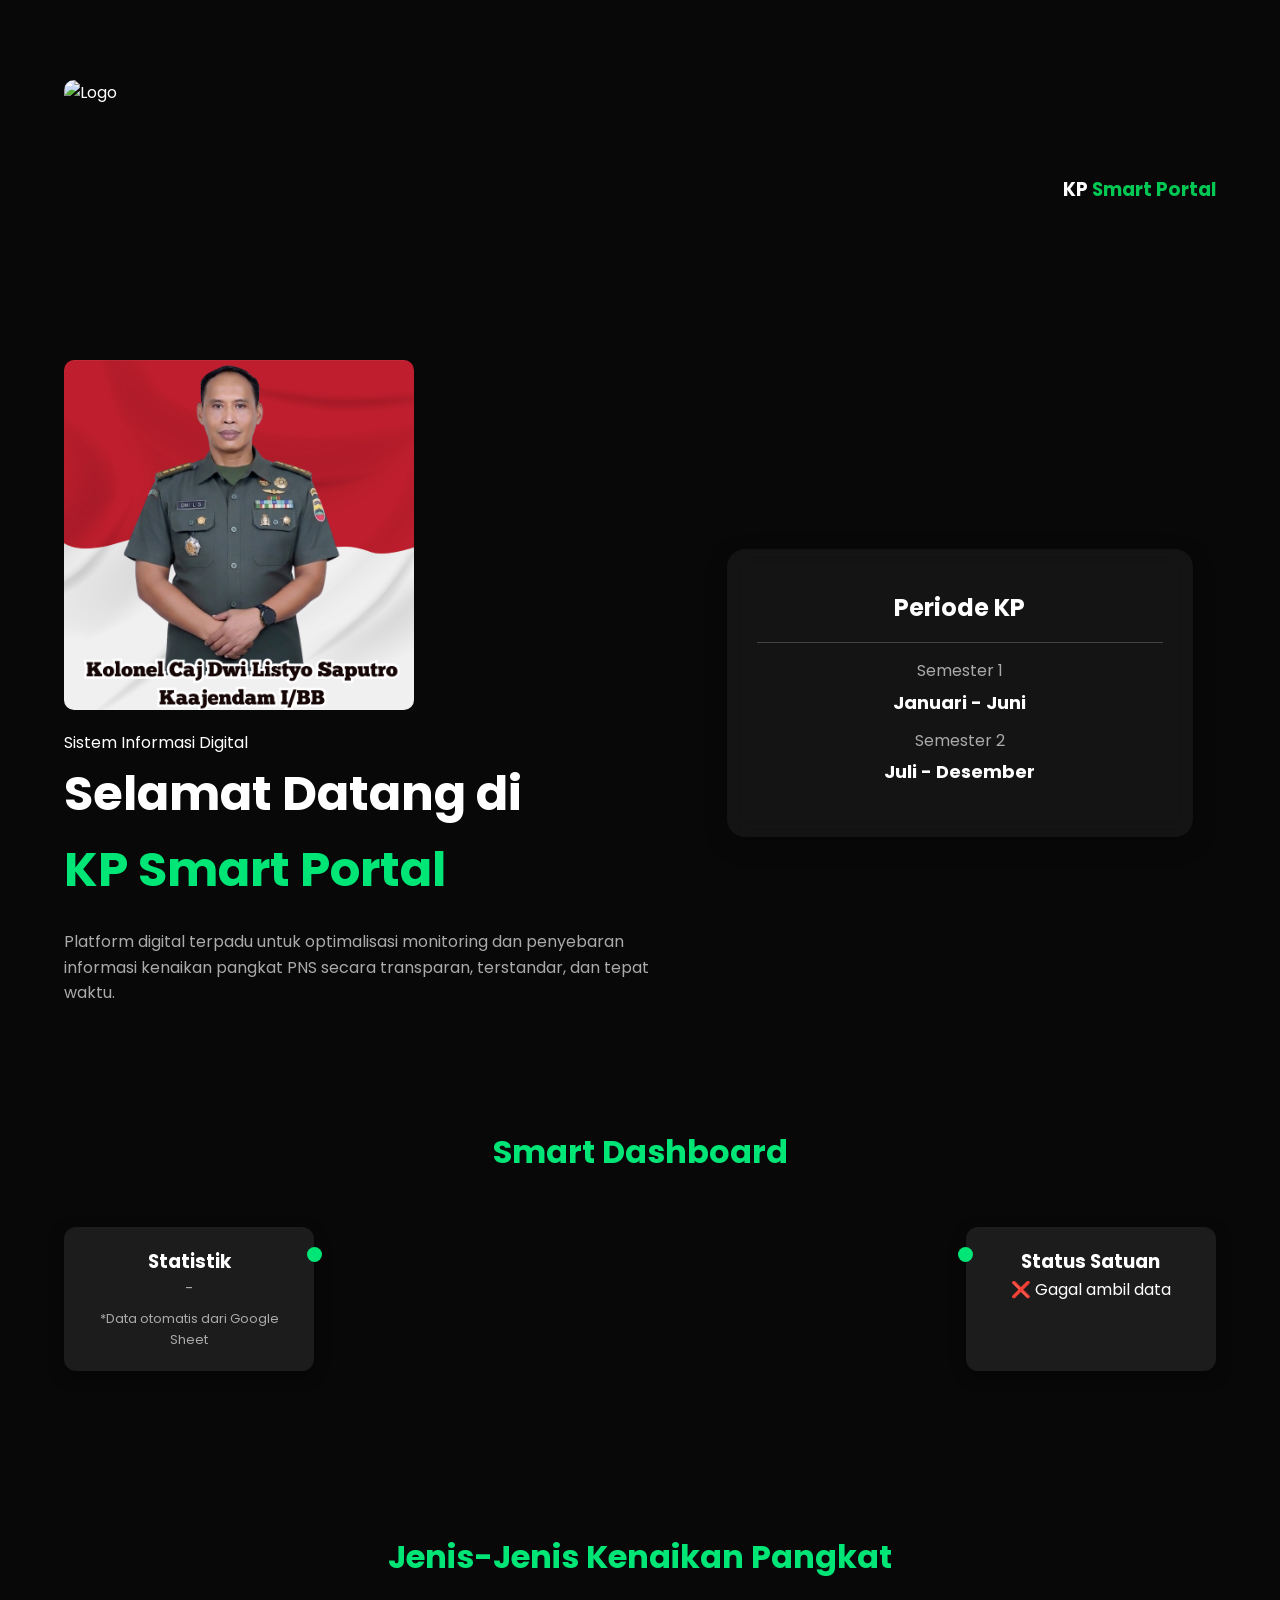
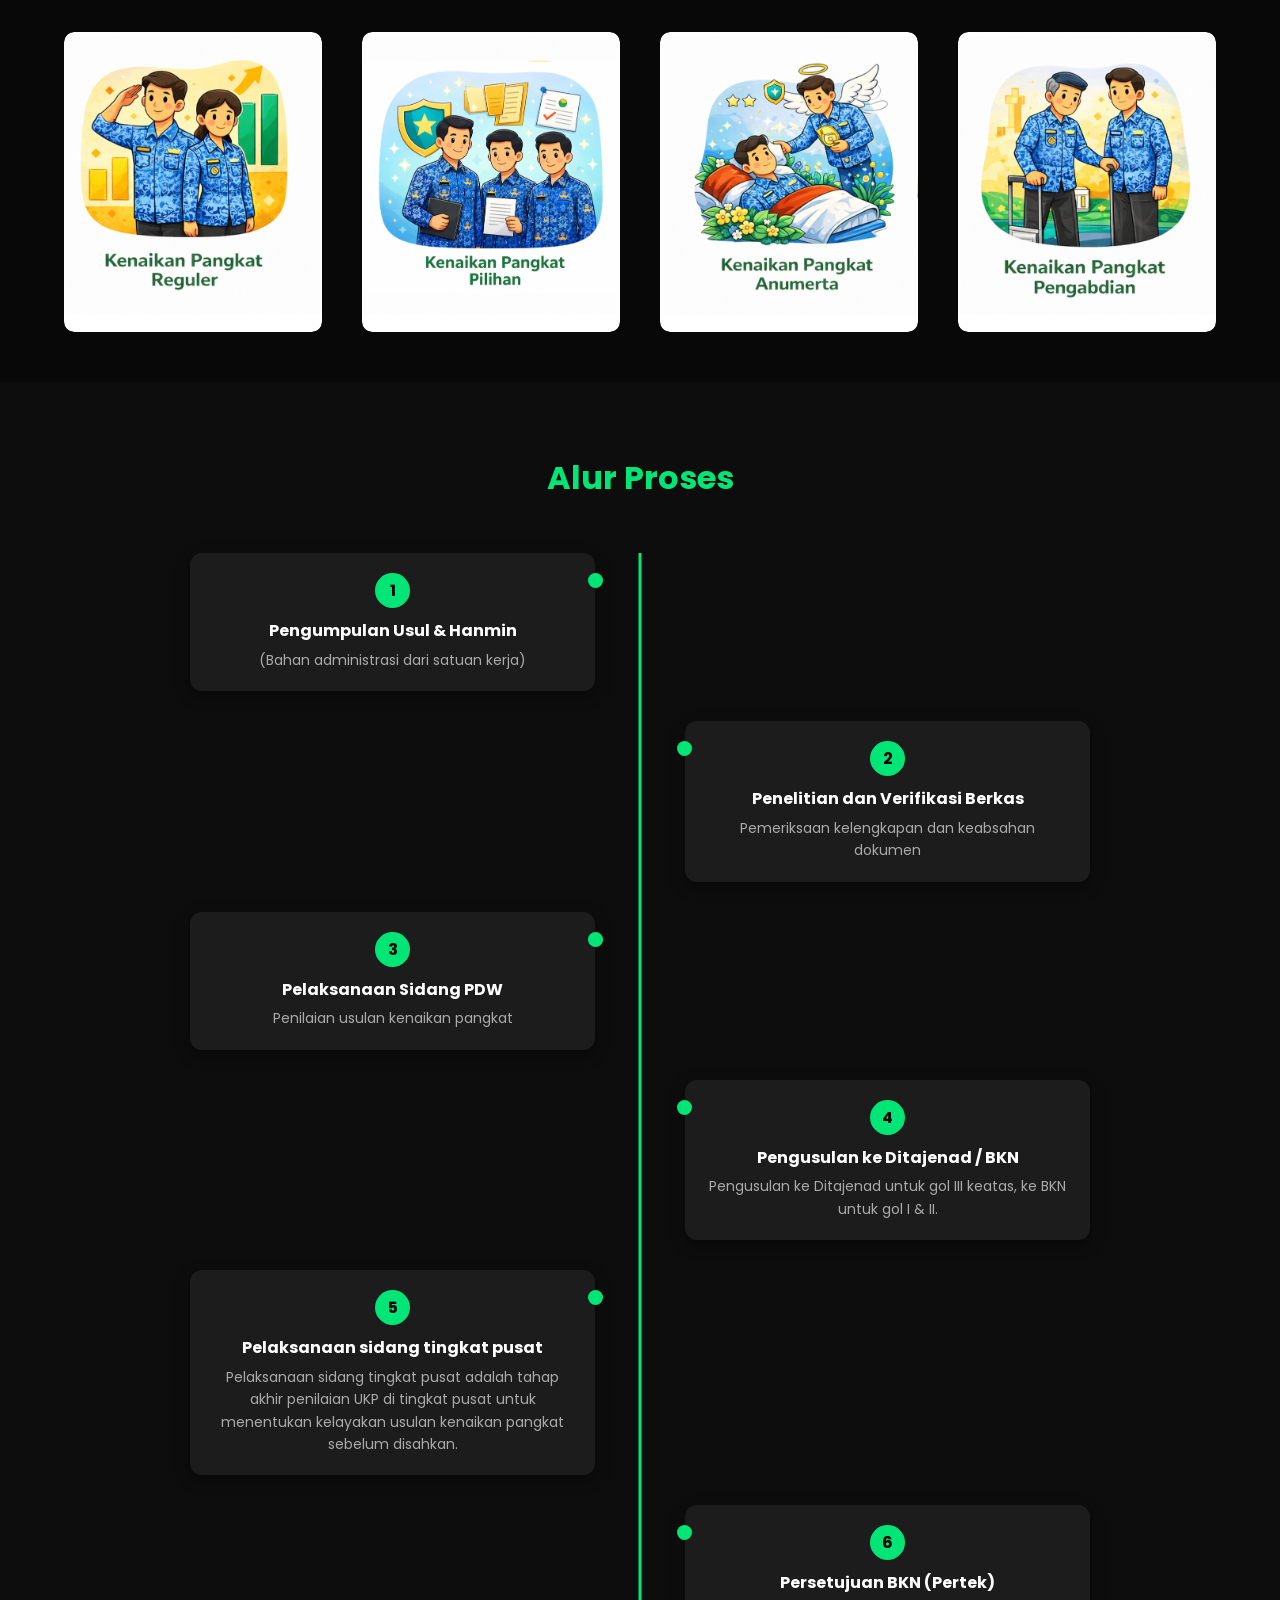
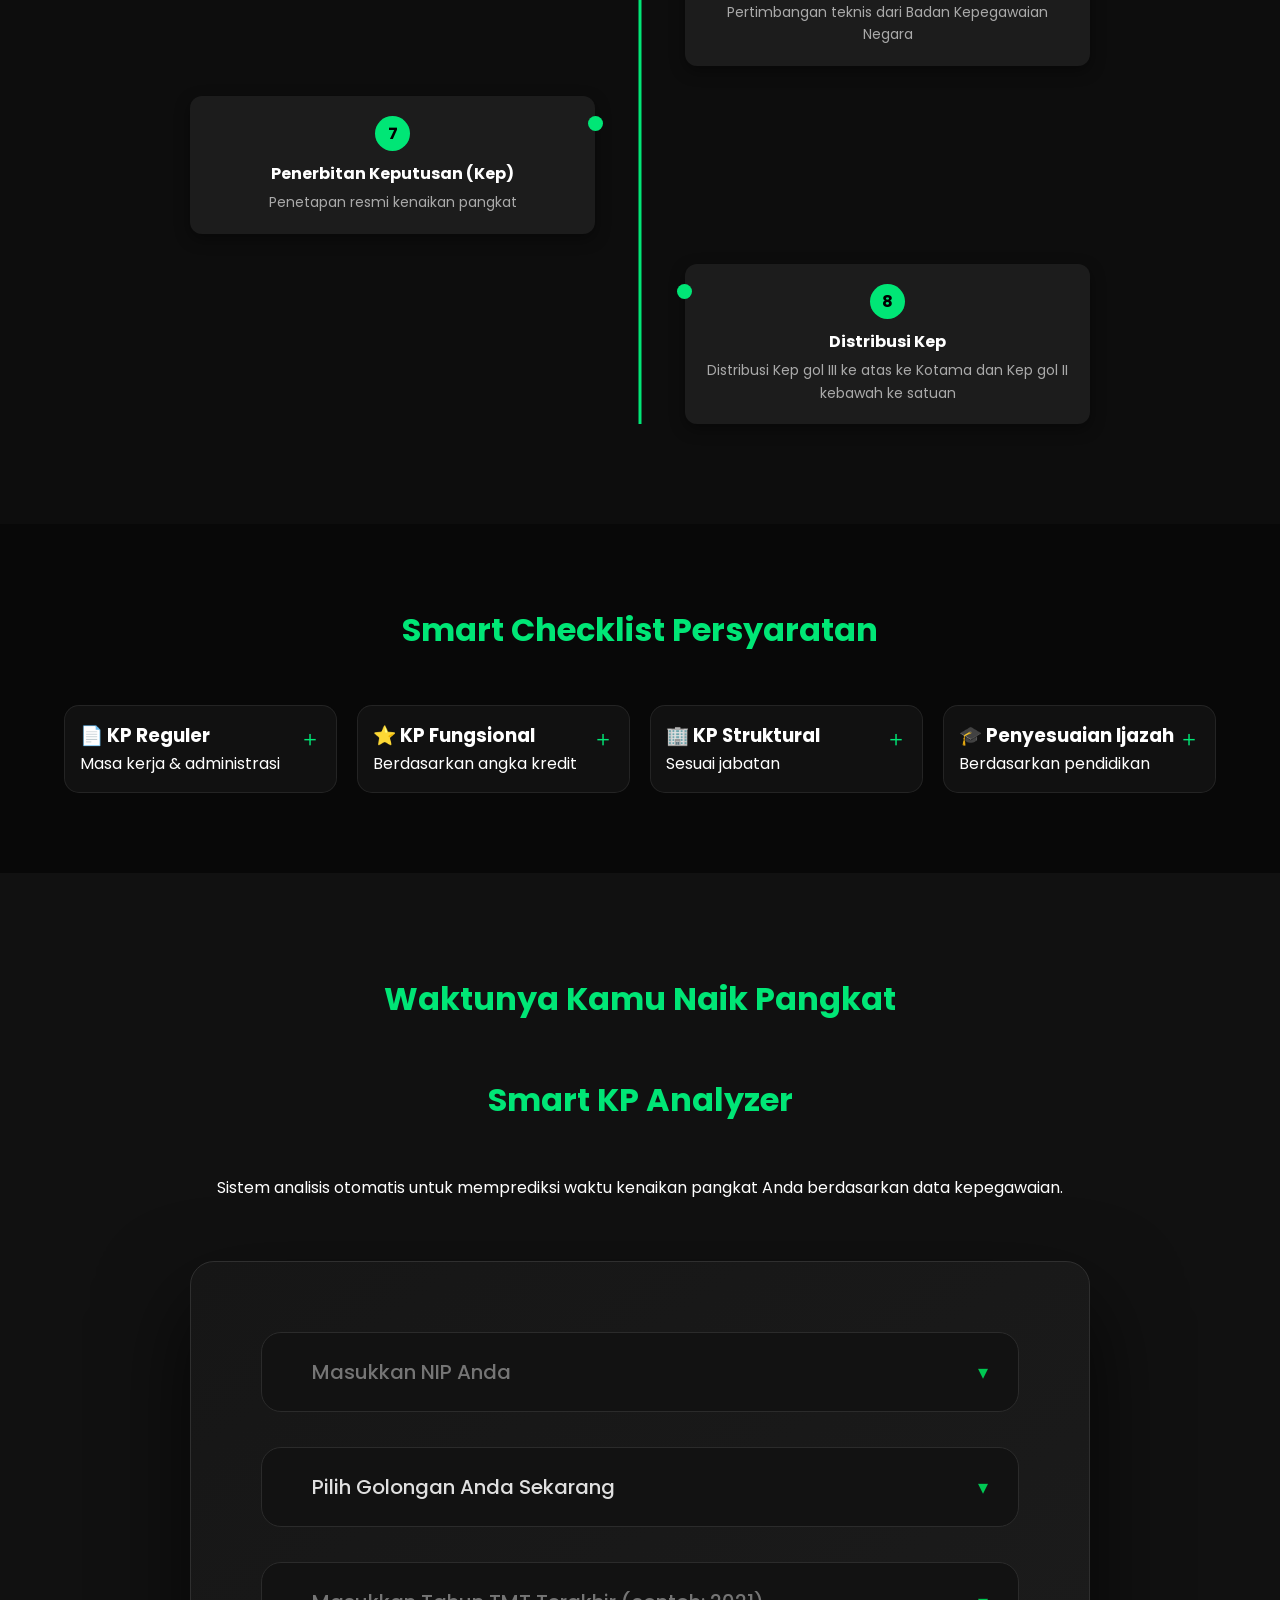
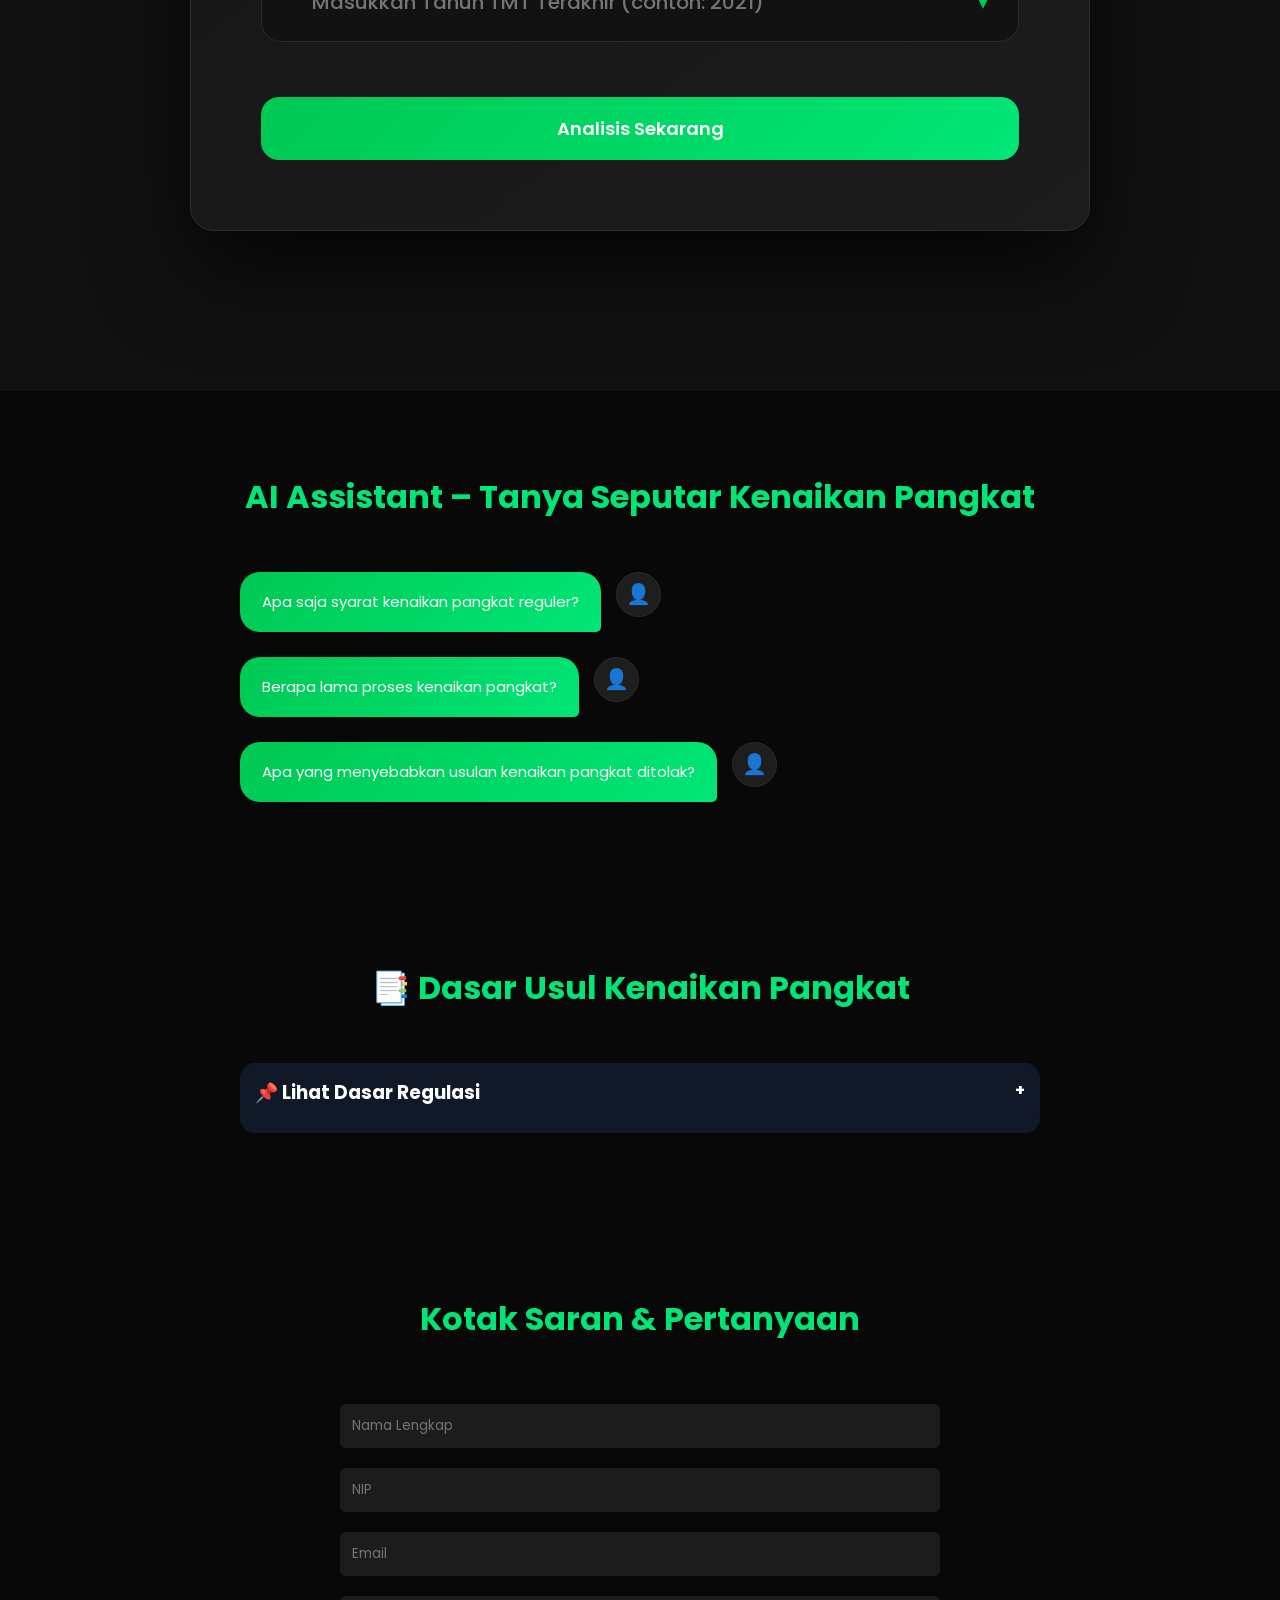
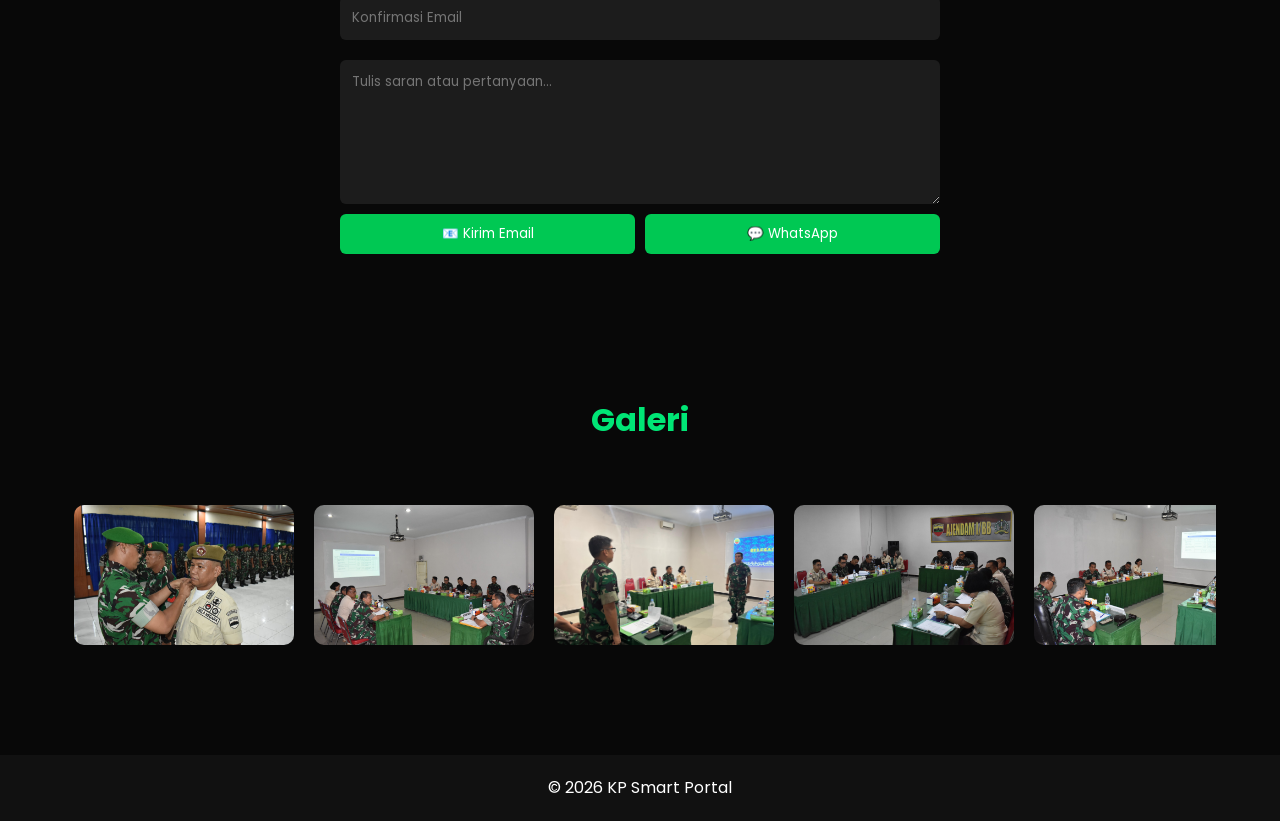
==== index.html @ 93325137 "add add" ====
<!DOCTYPE html>
<html lang="id">
<head>
<meta charset="UTF-8">
<meta name="viewport" content="width=device-width, initial-scale=1.0">
<title>KP Smart Portal</title>

<link rel="stylesheet" href="style.css">
<link href="https://fonts.googleapis.com/css2?family=Poppins:wght@300;400;600;700&display=swap" rel="stylesheet">
<script src="https://kit.fontawesome.com/93ce107040.js" crossorigin="anonymous"></script>
</head>

<body>

<!-- ================= NAVBAR & HERO ================= -->
<section id="home">
<div class="container">

<nav>
  <div class="hero-images">
    <img src="images/logo.png" alt="Logo" class="hero-img-logo">
    
</div>
    <h1 class="logo">KP <span>Smart Portal</span></h1>
   
    <!-- <ul id="sidemenu">
        <li><a href="#home">Home</a></li>
        <li><a href="#dashboard">Dashboard</a></li>
        <li><a href="#alur">Alur</a></li>
        <li><a href="#checklist">Checklist</a></li>
        <li><a href="#faq">FAQ</a></li>
        <li><a href="#contact">Saran</a></li>
        <i class="fas fa-times" onclick="closemenu()"></i>
    </ul> -->

    <!-- <i class="fas fa-bars" onclick="openmenu()"></i> -->
</nav>

<div class="hero-content">

    <div class="hero-text">
      <div class="hero-images">
    <!-- <img src="images/logo.png" alt="Logo" class="hero-img"> -->
    <img src="images/kaajen.png" alt="Ajendam" class="hero-img-kaajen">
</div>
        <div>Sistem Informasi Digital</div>

        <h1>
            Selamat Datang di <br>
            <span>KP Smart Portal</span>
        </h1>

        <p class="hero-desc">
            Platform digital terpadu untuk optimalisasi monitoring dan
            penyebaran informasi kenaikan pangkat PNS secara transparan,
            terstandar, dan tepat waktu.
        </p>

        <!-- <div id="countdown" class="countdown"></div>
        <div id="warning" class="warning"></div>

        <a href="#dashboard" class="btn-primary">Lihat Dashboard</a> -->
    </div>

   <div class="hero-box">
    
    <h3>Periode KP</h3>

    <!-- <p class="status-open">2 PERIODE DALAM SETAHUN</p> -->

    <hr>

    <p>Semester 1</p>
    <strong>Januari - Juni</strong>

    <p style="margin-top:10px;">Semester 2</p>
    <strong>Juli - Desember</strong>
</div>

</div>
</div>
</section>
<!-- ================= DASHBOARD ================= -->
<section id="dashboard">
  <div class="container">

    <h1 class="section-title" style="text-align:center;">Smart Dashboard</h1>

    <div class="card-grid">

     

      <!-- STATISTIK -->
      <div class="card">
        <i class="fas fa-chart-line"></i>
        <h3>Statistik</h3>
        <p id="statistik">Loading...</p>
        <small style="color:#aaa;">
          *Data otomatis dari Google Sheet
        </small>
      </div>

      <!-- STATUS SATUAN -->
      <div class="card">
        <i class="fas fa-users"></i>
        <h3>Status Satuan</h3>
        <div id="monitoring-data">Loading...</div>
      </div>

    </div>

  </div>
</section>

<!-- ✅ TARUH DI SINI -->
<script>
document.addEventListener("DOMContentLoaded", function() {
    initMonitoringData();
});
</script>

<!-- ================= JENIS KP ================= -->
<section id="jenis-kp">
  <div class="container">
    <h1 class="section-title">Jenis-Jenis Kenaikan Pangkat</h1>

    <div class="work-list">

      <!-- REGULER -->
       
      <div class="work">
        <img src="images/reguler.png">

        <div class="layer">
          <h3>Kenaikan Pangkat Reguler</h3>
          <p>Diberikan kepada PNS yang memenuhi masa kerja dan syarat administrasi.</p>
 
          <a href="reguler.html">
            <i class="fas fa-external-link-alt"></i>
          </a>
        </div>
      </div>

      <!-- PILIHAN -->
      <div class="work">
        <img src="images/pilihan.png">

        <div class="layer">
          <h3>Kenaikan Pangkat Pilihan</h3>
          <p>Berdasarkan jabatan struktural, fungsional, dan penyesuaian ijazah.</p>

          <a href="pilihan.html">
            <i class="fas fa-external-link-alt"></i>
          </a>
        </div>
      </div>

    
      <!-- ANUMERTA -->
<div class="work">
  <img src="images/anumerta.png" alt="Kenaikan Pangkat Anumerta">

  <div class="layer">
    <h3>Kenaikan Pangkat Anumerta</h3>
    
    <p>
      Kenaikan pangkat sebagai penghargaan negara kepada PNS yang wafat 
      dalam menjalankan tugas atau pengabdian.
    </p>

    <a href="anumerta.html">
      <i class="fas fa-external-link-alt"></i>
    </a>
  </div>
</div>

      <!-- PENGABDIAN -->
      <div class="work">
        <img src="images/pengabdian.png">

        <div class="layer">
          <h3>Kenaikan Pangkat Pengabdian</h3>
          <p>Diberikan menjelang masa pensiun sebagai penghargaan.</p>

          <a href="pengabdian.html">
            <i class="fas fa-external-link-alt"></i>
          </a>
        </div>
      </div>

    </div>
  </div>
</section>


<!-- ================= ALUR ================= -->
<section id="alur">
  <div class="container">
    <h1 class="section-title">Alur Proses</h1>

    <div class="timeline">

      <div class="card">
        <span class="step">1</span>
        <strong>Pengumpulan Usul & Hanmin</strong>
        <p>(Bahan administrasi dari satuan kerja)</p>
      </div>

      <div class="card">
        <span class="step">2</span>
        <strong>Penelitian dan Verifikasi Berkas</strong>
        <p>Pemeriksaan kelengkapan dan keabsahan dokumen</p>
      </div>

      <div class="card">
        <span class="step">3</span>
        <strong>Pelaksanaan Sidang PDW</strong>
        <p>Penilaian usulan kenaikan pangkat</p>
      </div>

      <div class="card">
        <span class="step">4</span>
        <strong>Pengusulan ke Ditajenad / BKN</strong>
        <p>Pengusulan ke Ditajenad untuk gol III keatas, ke BKN untuk gol I & II.
        </p>
      </div>

      <div class="card">
        <span class="step">5</span>
        <strong>Pelaksanaan sidang tingkat pusat</strong>
        <p>Pelaksanaan sidang tingkat pusat adalah tahap akhir penilaian UKP di tingkat pusat untuk menentukan kelayakan usulan kenaikan pangkat sebelum disahkan. </p>
      </div>
      
      <div class="card">
        <span class="step">6</span>
        <strong>Persetujuan BKN (Pertek)</strong>
        <p>Pertimbangan teknis dari Badan Kepegawaian Negara</p>
      </div>

      <div class="card">
        <span class="step">7</span>
        <strong>Penerbitan Keputusan (Kep)</strong>
        <p>Penetapan resmi kenaikan pangkat</p>
      </div>

      <div class="card">
        <span class="step">8</span>
        <strong>Distribusi Kep</strong>
        <p>Distribusi Kep gol III ke atas ke Kotama dan Kep gol II kebawah ke satuan</p>
      </div>

    </div>
  </div>
</section>

<!-- ================= SYARAT ADM ================= -->
<section id="checklist">
  <div class="container">
    <h1 class="section-title">Smart Checklist Persyaratan</h1>

    <div class="kp-grid">

      <!-- REGULER -->
      <div class="kp-card">
        <div class="kp-header">
          <div>
            <h3>📄 KP Reguler</h3>
            <p>Masa kerja & administrasi</p>
          </div>
          <span class="icon">＋</span>
        </div>

        <div class="kp-content">
          <div class="progress-bar"><div class="progress"></div></div>

          <div class="checklist">
            <label><input type="checkbox"> Surat usul dari Kotama/Balakpus</label>
            <label><input type="checkbox"> Karpeg</label>
            <label><input type="checkbox"> Kep KP terakhir</label>
            <label><input type="checkbox"> Kep CPNS & PNS</label>
            <label><input type="checkbox"> Kep jabatan</label>
            <label><input type="checkbox"> Ijazah terakhir</label>
            <label><input type="checkbox"> SKP 2 tahun terakhir</label>
            <label><input type="checkbox"> DRH</label>
          </div>

        <a href="https://docs.google.com/forms/d/e/1FAIpQLSehD93vMCHygylKS5acu5RhOFyAnb-gi8LzoT0QaPpEehJ3bA/viewform?usp=header" target="_blank">
  <button class="btn-submit">Kirim Usulan</button>
</a>
          </a>
        </div>
      </div>

      <!-- FUNGSIONAL -->
      <div class="kp-card">
        <div class="kp-header">
          <div>
            <h3>⭐ KP Fungsional</h3>
            <p>Berdasarkan angka kredit</p>
          </div>
          <span class="icon">＋</span>
        </div>

        <div class="kp-content">
          <div class="checklist">
            <label><input type="checkbox"> Surat usul</label>
            <label><input type="checkbox"> Karpeg</label>
            <label><input type="checkbox"> Kep CPNS & PNS</label>
            <label><input type="checkbox"> Kep KP terakhir</label>
            <label><input type="checkbox"> Kep jabatan</label>
            <label><input type="checkbox"> Ijazah & Transkrip Nilai</label>
            <label><input type="checkbox"> SKP 2 tahun</label>
            <label><input type="checkbox"> DSP</label>
            <label><input type="checkbox"> PAK</label>
          </div>

          <a href="https://docs.google.com/forms/d/e/1FAIpQLSehD93vMCHygylKS5acu5RhOFyAnb-gi8LzoT0QaPpEehJ3bA/viewform?usp=header" target="_blank">
  <button class="btn-submit">Kirim Usulan</button>
</a>
        </div>
      </div>

      <!-- STRUKTURAL -->
      <div class="kp-card">
        <div class="kp-header">
          <div>
            <h3>🏢 KP Struktural</h3>
            <p>Sesuai jabatan</p>
          </div>
          <span class="icon">＋</span>
        </div>

        <div class="kp-content">
          <div class="checklist">
            <label><input type="checkbox"> Surat usul</label>
            <label><input type="checkbox"> Karpeg</label>
            <label><input type="checkbox"> Kep CPNS & PNS</label>
            <label><input type="checkbox"> Kep KP terakhir</label>
            <label><input type="checkbox"> Kep jabatan</label>
            <label><input type="checkbox"> Ijazah</label>
            <label><input type="checkbox"> PPK 2 tahun</label>
            <label><input type="checkbox"> DSP</label>
          </div>

         <a href="https://docs.google.com/forms/d/e/1FAIpQLSehD93vMCHygylKS5acu5RhOFyAnb-gi8LzoT0QaPpEehJ3bA/viewform?usp=header" target="_blank">
  <button class="btn-submit">Kirim Usulan</button>
</a>
        </div>
      </div>

      <!-- PENYESUAIAN IJAZAH -->
      <div class="kp-card">
        <div class="kp-header">
          <div>
            <h3>🎓 Penyesuaian Ijazah</h3>
            <p>Berdasarkan pendidikan</p>
          </div>
          <span class="icon">＋</span>
        </div>

        <div class="kp-content">
          <div class="checklist">
            <label><input type="checkbox"> Surat usul</label>
            <label><input type="checkbox"> Karpeg</label>
            <label><input type="checkbox"> Kep CPNS & PNS</label>
            <label><input type="checkbox"> Kep KP terakhir</label>
            <label><input type="checkbox"> Kep jabatan</label>
            <label><input type="checkbox"> Ijazah (legalisir)</label>
            <label><input type="checkbox"> PPK 1 tahun</label>
            <label><input type="checkbox"> Uraian tugas</label>
            <label><input type="checkbox"> Izin belajar</label>
          </div>

          <a href="https://docs.google.com/forms/d/e/1FAIpQLSehD93vMCHygylKS5acu5RhOFyAnb-gi8LzoT0QaPpEehJ3bA/viewform?usp=header" target="_blank">
  <button class="btn-submit">Kirim Usulan</button>
</a>
        </div>
      </div>

    </div>
  </div>
</section>

<!-- ================= SMART KP CHECKER ================= -->
<section id="cek-kp">
  <div class="container" align="center">

    <h1 class="section-title">Waktunya Kamu Naik Pangkat</h1>
    <h1 class="section-title">Smart KP Analyzer</h1>

    <p class="section-sub">
      Sistem analisis otomatis untuk memprediksi waktu kenaikan pangkat Anda
      berdasarkan data kepegawaian.
    </p>

  </div>


<div class="cek-card">

    <div class="input-group">
   

     
        <div class="input-icon">
            <i class="fas fa-layer-group"></i>
             <input type="text" id="nipCek" placeholder="Masukkan NIP Anda">
   
        </div>
        </div>

    <div class="input-group">
       
        <div class="input-icon">
            <i class="fas fa-layer-group"></i>
            <select id="golonganTerakhir">
                <option value="">Pilih Golongan Anda Sekarang</option>
               
                <option value="2a">II/a</option>
                <option value="2b">II/b</option>
                <option value="2c">II/c</option>
                <option value="2d">II/d</option>
                <option value="3a">III/a</option>
                <option value="3b">III/b</option>
                <option value="3c">III/c</option>
                <option value="3d">III/d</option>
                <option value="4a">IV/a</option>
                <option value="4b">IV/b</option>
                <option value="4c">IV/c</option>
                <option value="4d">IV/d</option>
            </select>
        </div>
    </div>
<div class="input-group">
  <div class="input-icon">
    <i class="fas fa-calendar"></i>
    <input type="number" id="tmtSebelumnya" placeholder="Masukkan Tahun TMT Terakhir (contoh: 2021)">
  </div>
</div>

    <button class="btn-elegant" onclick="cekKP()">
        <i class="fas fa-chart-line"></i> Analisis Sekarang
    </button>

    <div id="hasilKP" class="hasil-box"></div>

</div>
</div>
</section>

<!-- ================= FAQ ================= -->
<section id="faq">
<div class="container">
<h1 class="section-title">AI Assistant – Tanya Seputar Kenaikan Pangkat</h1>

<div class="faq-ai">

    <!-- Pertanyaan 1 -->
    <div class="chat user faq-trigger" data-answer="jawab1">
        <div class="avatar">👤</div>
        <div class="bubble">
            Apa saja syarat kenaikan pangkat reguler?
        </div>
    </div>

    <div class="chat ai hidden" id="jawab1">
        <div class="avatar glow">🤖</div>
        <div class="bubble typing">
            Persyaratan kenaikan pangkat reguler meliputi:
            surat usul dari satuan, Karpeg, SK CPNS dan PNS,
            SK pangkat terakhir, SK jabatan, ijazah terakhir,
            SKP/PPK 2 tahun terakhir, serta Daftar Riwayat Hidup (DRH).
        </div>
    </div>

    <!-- Pertanyaan 2 (DIGANTI) -->
    <div class="chat user faq-trigger" data-answer="jawab2">
        <div class="avatar">👤</div>
        <div class="bubble">
            Berapa lama proses kenaikan pangkat?
        </div>
    </div>

    <div class="chat ai hidden" id="jawab2">
        <div class="avatar glow">🤖</div>
        <div class="bubble typing">
            Proses kenaikan pangkat bergantung pada kelengkapan berkas
            dan tahapan verifikasi. Secara umum, proses dapat memakan
            waktu beberapa minggu hingga selesai ditetapkan.
        </div>
    </div>

    <!-- Pertanyaan 3 -->
    <div class="chat user faq-trigger" data-answer="jawab3">
        <div class="avatar">👤</div>
        <div class="bubble">
            Apa yang menyebabkan usulan kenaikan pangkat ditolak?
        </div>
    </div>

    <div class="chat ai hidden" id="jawab3">
        <div class="avatar glow">🤖</div>
        <div class="bubble typing">
            Usulan dapat ditolak apabila berkas tidak lengkap,
            tidak memenuhi masa kerja atau syarat administrasi,
            nilai kinerja tidak memenuhi ketentuan,
            atau terdapat ketidaksesuaian data dengan dokumen pendukung.
        </div>
    </div>

</div>

</div>
</div>
</section>

<!-- ================= DASAR USUL KP (MODERN UI) ================= -->
<section id="dasar-kp">
  <div class="container" style="max-width:800px; margin:auto;">

    <h2 class="section-title" style="text-align:center;">
      📑 Dasar Usul Kenaikan Pangkat
    </h2>

    <div class="dasar-card">

      <!-- HEADER -->
      <div class="dasar-header" onclick="toggleDasar()">
        <h3>📌 Lihat Dasar Regulasi</h3>
        <span id="iconDasar">+</span>
      </div>

      <!-- CONTENT -->
      <div class="dasar-content" id="dasarContent">

        <p><strong>Dasar:</strong></p>

        <ol type="a">

          <li>
            Surat Telegram Kasad Nomor ST/560/2002 tanggal 13 Juni 2002 tentang Ketentuan usul Kenaikan Pangkat.
            <br>
            <a href="#" target="_blank" class="btn-doc">📄 Lihat Dokumen</a>
          </li>

          <li>
            Surat Edaran Dirajenad Nomor SE/01/IV/2003 tanggal 22 April 2003 tentang Ketentuan usul Kenaikan Pangkat PNS AD.
            <br>
            <a href="#" target="_blank" class="btn-doc">📄 Lihat Dokumen</a>
          </li>

          <li>
            Keputusan KASAD No KEP/586/VIII/2017 tanggal 8 Agustus 2017 tentang juknis pengelenggaraan administrasi kepangkatan & jabatan PNS AD.
            <br>
            <a href="#" target="_blank" class="btn-doc">📄 Lihat Dokumen</a>
          </li>

          <li>
            Surat Edaran Kasad Nomor SE/19/X/2025 tanggal 24 Oktober 2025 tentang Perubahan Periodisasi Kenaikan Pangkat PNS TNI AD.
            <br>
            <a href="https://drive.google.com/file/d/1kSv-2bYnEmZnKvke4K1jxWchRqYYlT3S/view?usp=drive_link" target="_blank" class="btn-doc">📄 Lihat Dokumen</a>
          </li>

        </ol>

      </div>

    </div>

  </div>
</section>


<!-- =================  KONTAK ================= -->
<section id="contact">
<div class="container">
<h1 class="section-title">Kotak Saran & Pertanyaan</h1>

<div class="contact-form">
<input type="text" id="nama" placeholder="Nama Lengkap">
<input type="text" id="nip" placeholder="NIP">
<input type="email" id="email" placeholder="Email">
<input type="satuan" id="satuan" placeholder="Konfirmasi Email">
<textarea id="pesan" rows="6" placeholder="Tulis saran atau pertanyaan..."></textarea>

<div class="contact-buttons">
<button onclick="kirimEmail()">📧 Kirim Email</button>
<button onclick="kirimWA()" class="wa-btn">💬 WhatsApp</button>
</div>
</div>
</div>
</section>

<!-- GALERI -->
<section id="galeri">
  <div class="container">

    <h1 class="section-title">Galeri</h1>

    <div class="slider">

      <!-- tombol kiri -->
      <!-- <span class="nav prev">&#10094;</span> -->

      <div class="slide-track" id="slideTrack">

        <!-- gambar -->
        <img src="images/galeri/1.jpeg" onclick="openModal(this.src)">
        <img src="images/galeri/2.jpeg" onclick="openModal(this.src)">
        <img src="images/galeri/3.jpeg" onclick="openModal(this.src)">
        <img src="images/galeri/4.jpeg" onclick="openModal(this.src)">
        <img src="images/galeri/5.jpeg" onclick="openModal(this.src)">
        <img src="images/galeri/6.jpeg" onclick="openModal(this.src)">
        <img src="images/galeri/7.jpeg" onclick="openModal(this.src)">
        <img src="images/galeri/8.jpeg" onclick="openModal(this.src)">
        <img src="images/galeri/9.jpeg" onclick="openModal(this.src)">
        <img src="images/galeri/10.jpg" onclick="openModal(this.src)">
        <img src="images/galeri/11.jpg" onclick="openModal(this.src)">
        <img src="images/galeri/12.jpg" onclick="openModal(this.src)">
        <img src="images/galeri/13.jpeg" onclick="openModal(this.src)">
        <img src="images/galeri/14.jpeg" onclick="openModal(this.src)">
        <img src="images/galeri/15.jpeg" onclick="openModal(this.src)">

      </div>

      <!-- tombol kanan -->
      <!-- <span class="nav next">&#10095;</span> -->

    </div>

  </div>
</section>

<!-- MODAL -->
<div id="modal" class="modal" onclick="closeModal()">
  <img id="modalImg">
</div>

<footer>
© 2026 KP Smart Portal
</footer>

<script src="script.js"></script>
</body>
</html>
---- style.css ----
/* ==============================
   GLOBAL
============================== */
*{
margin:0;
padding:0;
box-sizing:border-box;
font-family:'Poppins',sans-serif;
}

body{
background:#080808;
color:#fff;
line-height:1.6;
}

.container{
width:90%;
max-width:1200px;
margin:auto;
}

/* ==============================
   NAVIGATION
============================== */
nav{
display:flex;
justify-content:space-between;
align-items:center;
padding:20px 0;
}

.logo span{color:#00c853;}

nav ul li{
display:inline-block;
margin:0 15px;
}

nav ul li a{
color:#fff;
text-decoration:none;
position:relative;
}

nav ul li a::after{
content:'';
width:0;
height:2px;
background:#00c853;
position:absolute;
left:0;
bottom:-4px;
transition:0.3s;
}

nav ul li a:hover::after{width:100%;}

/* ==============================
   HERO
============================== */
#home{
min-height:100vh;
display:flex;
align-items:center;
margin-bottom: 0;
    padding-bottom: 0;

}
#home {
    padding: 60px 0 20px 0; /* kecilkan bawah */
    min-height: auto; /* HAPUS full screen */
}

.hero-content{
display:flex;
justify-content:space-between;
align-items:center;
flex-wrap:wrap;
margin-top:150px;
}

.hero-text{flex:55%;}
.hero-box{flex:35%;}

.hero-text h1{
font-size:48px;
margin-bottom:20px;
}

.hero-text span{color:#00e676;}

.hero-desc{
color:#ccc;
margin-bottom:20px;
}

.btn-primary{
display:inline-block;
background:#00c853;
padding:10px 25px;
border-radius:6px;
color:#fff;
text-decoration:none;
transition:0.3s;
}

.btn-primary:hover{
background:#00e676;
}

.hero-box{
background:#1a1a1a;
padding:25px;
border-radius:10px;
text-align:center;
}

/* ==============================
   SECTION
============================== */
section{
padding:80px 0;
}

.section-title{
font-size:36px;
margin-bottom:40px;
text-align:center;
}

/* ==============================
   CARD GRID
============================== */
.card-grid{
display:grid;
grid-template-columns:repeat(auto-fit,minmax(250px,1fr));
gap:30px;
}

.card{
background:#1c1c1c;
padding:30px;
border-radius:8px;
text-align:center;
transition:0.3s;
}

/* .card:hover{
transform:translateY(-8px);
background:#00c853;
} */

/* ==============================
   FAQ
============================== */
.faq-item{
background:#1c1c1c;
margin-bottom:15px;
border-radius:8px;
overflow:hidden;
}

.faq-question{
display:flex;
justify-content:space-between;
padding:20px;
cursor:pointer;
}

.faq-answer{
max-height:0;
overflow:hidden;
transition:0.4s;
padding:0 20px;
background:#111;
}

.faq-item.active .faq-answer{
max-height:200px;
padding:20px;
}

/* ==============================
   CONTACT
============================== */
.contact-form{
max-width:600px;
margin:auto;
display:flex;
flex-direction:column;
}

.contact-form input,
.contact-form textarea{
margin:10px 0;
padding:12px;
background:#1c1c1c;
border:none;
border-radius:6px;
color:#fff;
}

.contact-buttons{
display:flex;
gap:10px;
}

.contact-buttons button{
flex:1;
padding:10px;
border:none;
border-radius:6px;
background:#00c853;
color:#fff;
cursor:pointer;
}

.wa-btn{background:#25D366;}

footer{
text-align:center;
padding:20px;
background:#111;
margin-top:40px;
}

/* ==============================
   SMART KP ANALYZER
============================== */

#cek-kp{
background:#111;
padding:100px 0;
}

/* CARD */
.cek-card{
max-width:900px;
margin:60px auto;
background:linear-gradient(145deg,#161616,#1c1c1c);
padding:70px;
border-radius:24px;
border:1px solid #2f2f2f;
box-shadow:0 40px 90px rgba(0,0,0,0.7);
}

/* INPUT GROUP */
.input-group{
margin-bottom:35px;
}

.input-group label{
display:block;
margin-bottom:12px;
font-size:16px;
color:#bbb;
}

/* INPUT WRAPPER */
.input-icon{
position:relative;
display:flex;
align-items:center;
height:80px;
padding:0 30px;
background:#121212;
border:1px solid #2b2b2b;
border-radius:20px;
transition:0.3s;
}

.input-icon i{
font-size:22px;
margin-right:20px;
color:#00c853;
}

/* INPUT */
.input-icon input{
flex:1;
height:100%;
background:#121212;
border:none;
outline:none;
font-size:20px;
color:#e0e0e0;
font-weight:500;
}

/* SELECT */
.input-icon select{
flex:1;
height:100%;
background:#121212;
border:none;
outline:none;
font-size:20px;
color:#e0e0e0;
font-weight:500;
appearance:none;
cursor:pointer;
}

/* Remove default arrow */
.input-icon select::-ms-expand{
display:none;
}

/* Custom arrow */
.input-icon::after{
content:"▾";
position:absolute;
right:30px;
font-size:20px;
color:#00c853;
pointer-events:none;
}

/* Hover */
.input-icon:hover{
border-color:#00c853;
background:#151515;
}

/* Focus */
.input-icon:focus-within{
border-color:#00e676;
box-shadow:0 0 0 3px rgba(0,200,83,0.15);
}

/* BUTTON */
.btn-elegant{
width:100%;
margin-top:20px;
padding:18px;
border:none;
border-radius:18px;
background:linear-gradient(135deg,#00c853,#00e676);
color:#fff;
font-size:18px;
font-weight:600;
cursor:pointer;
transition:0.3s;
}

.btn-elegant:hover{
transform:translateY(-3px);
box-shadow:0 20px 40px rgba(0,200,83,0.4);
}

/* RESULT BOX */
.hasil-box{
margin-top:40px;
padding:35px;
background:linear-gradient(145deg,#111,#1a1a1a);
border-radius:18px;
border:1px solid #2a2a2a;
display:none;
box-shadow:0 20px 50px rgba(0,0,0,0.5);
}

.hasil-box h3{
text-align:center;
margin-bottom:30px;
color:#00e676;
font-size:22px;
}

.hasil-box table{
width:100%;
border-collapse:collapse;
}

.hasil-box table tr{
border-bottom:1px solid #2a2a2a;
}

.hasil-box table td{
padding:15px 5px;
font-size:16px;
}

.hasil-box table td:first-child{
color:#aaa;
width:50%;
}

.hasil-highlight{
font-size:22px;
font-weight:600;
color:#00c853;
}

.status-success{color:#00e676;}
.status-warning{color:#ffc107;}
.status-info{color:#29b6f6;}

/* ==============================
   RESPONSIVE
============================== */
@media(max-width:768px){
.hero-content{
flex-direction:column;
text-align:center;
}
.hero-text,.hero-box{
flex:100%;
margin-bottom:30px;
}
}


/* ==============================
   AI FUTURISTIC FAQ
============================== */

.faq-ai{
max-width:800px;
margin:auto;
display:flex;
flex-direction:column;
gap:25px;
}

/* Chat */
.chat{
display:flex;
align-items:flex-start;
gap:15px;
transition:0.3s;
}

/* Avatar */
.chat .avatar{
width:45px;
height:45px;
border-radius:50%;
display:flex;
align-items:center;
justify-content:center;
font-size:20px;
background:#1e1e1e;
border:1px solid #2b2b2b;
}

/* Glow AI */
.glow{
box-shadow:0 0 15px rgba(0,255,150,0.6);
animation:pulse 2s infinite;
}

/* Bubble */
.bubble{
padding:18px 22px;
border-radius:20px;
max-width:75%;
font-size:15px;
line-height:1.6;
}

/* User */
.chat.user{
justify-content:flex-end;
flex-direction:row-reverse;
cursor:pointer;
}

.chat.user .bubble{
background:linear-gradient(135deg,#00c853,#00e676);
color:#fff;
border-bottom-right-radius:5px;
transition:0.3s;
}

.chat.user:hover .bubble{
transform:scale(1.03);
}

/* AI */
.chat.ai .bubble{
background:#1c1c1c;
border:1px solid #2a2a2a;
color:#ddd;
border-bottom-left-radius:5px;
}

/* Hidden state */
.hidden{
display:none;
}

/* Typing animation */
.typing::after{
content:"...";
animation:dots 1.5s infinite;
}

@keyframes dots{
0%{content:".";}
33%{content:"..";}
66%{content:"...";}
100%{content:".";}
}

/* Pulse glow */
@keyframes pulse{
0%{box-shadow:0 0 10px rgba(0,255,150,0.3);}
50%{box-shadow:0 0 25px rgba(0,255,150,0.7);}
100%{box-shadow:0 0 10px rgba(0,255,150,0.3);}
}

.card small{
display:block;
margin-top:10px;
font-size:13px;
}

.card i{
font-size:28px;
margin-bottom:15px;
color:#00c853;
}


.jenis-card{
text-align:center;
padding:30px;
transition:0.3s;
}

.jenis-card:hover{
transform:translateY(-10px);
background:#00c853;
color:#fff;
}

.jenis-card h3{
margin-bottom:15px;
}


/*smart ceklis*/
#checklist label{
display:block;
margin:10px 0;
}

#statusText{
margin-top:15px;
font-weight:bold;
}

#formBtn button{
margin-top:15px;
}

/* detail jenis kp */
.detail {
  max-height: 0;
  overflow: hidden;
  transition: all 0.3s ease;
  margin-top: 10px;
}

.detail.show {
  max-height: 200px;
}

.btn-detail {
  margin-top: 10px;
  padding: 8px 14px;
  border: none;
  border-radius: 6px;
  background: #ffd600;
  cursor: pointer;
  font-weight: 600;
}

.btn-detail:hover {
  background: #ffea00;
}

.kp-grid {
  display: grid;
  grid-template-columns: repeat(auto-fit, minmax(320px, 1fr));
  gap: 20px;
}

.kp-card {
  background: rgba(255,255,255,0.03);
  backdrop-filter: blur(12px);
  border-radius: 18px;
  padding: 18px;
  border: 1px solid rgba(255,255,255,0.08);
  transition: 0.3s;
}

.kp-card:hover {
  transform: translateY(-5px);
  box-shadow: 0 10px 25px rgba(0,255,150,0.15);
}

.kp-header {
  display: flex;
  justify-content: space-between;
  cursor: pointer;
}

.icon {
  font-size: 22px;
  color: #00e676;
  transition: 0.3s;
}

.kp-content {
  max-height: 0;
  overflow: hidden;
  transition: 0.4s ease;
}

.kp-card.active .kp-content {
  max-height: 500px;
  margin-top: 15px;
}

.kp-card.active .icon {
  transform: rotate(45deg);
}

.checklist label {
  display: block;
  margin: 8px 0;
}

.progress-bar {
  height: 6px;
  background: #222;
  border-radius: 10px;
  margin-bottom: 10px;
}

.progress {
  height: 100%;
  width: 0%;
  background: linear-gradient(90deg,#00e676,#00c853);
  border-radius: 10px;
  transition: 0.3s;
}

.btn-submit {
  width: 100%;
  margin-top: 15px;
  padding: 10px;
  border-radius: 10px;
  border: none;
  background: linear-gradient(45deg,#00e676,#00c853);
  color: white;
  font-weight: bold;
  cursor: pointer;
}

.kp-grid {
  display: grid;
  grid-template-columns: repeat(auto-fit, minmax(320px, 1fr));
  gap: 20px;
}

.kp-card {
  background: #111;
  border-radius: 15px;
  padding: 15px;
  transition: 0.3s;
}

.kp-header {
  display: flex;
  justify-content: space-between;
  cursor: pointer;
}

.icon {
  color: #00e676;
}

.kp-content {
  max-height: 0;
  overflow: hidden;
  transition: 0.4s;
}

.kp-card.active .kp-content {
  max-height: 600px;
  margin-top: 10px;
}

.checklist label {
  display: block;
  margin: 6px 0;
}

.progress-bar {
  height: 6px;
  background: #333;
  border-radius: 10px;
  margin-bottom: 10px;
}

.progress {
  height: 100%;
  width: 0%;
  background: #00e676;
  border-radius: 10px;
}

.status-text {
  text-align: center;
  font-weight: bold;
}

.btn-submit {
  width: 100%;
  margin-top: 10px;
  padding: 10px;
  border-radius: 8px;
  border: none;
  background: #00c853;
  color: white;
}

.btn-submit:disabled {
  background: #555;
  cursor: not-allowed;
}

.catatan {
  margin-top: 10px;
  font-size: 13px;
}

.chat.user {
  transition: 0.3s;
  cursor: pointer;
}

.chat.user:hover {
  transform: translateX(5px);
  box-shadow: 0 0 15px rgba(0,255,150,0.3);
}

.chat.user.active {
  background: linear-gradient(45deg,#00e676,#00c853);
}

.chat.user {
  cursor: pointer;
  transition: 0.3s;
}

.chat.user:hover {
  transform: translateX(5px);
  box-shadow: 0 0 15px rgba(0,255,150,0.3);
}

.chat.user.active {
  background: linear-gradient(45deg,#00e676,#00c853);
}



/* dasarkp */


.dasar-card {
  background: #111827;
  border-radius: 15px;
  padding: 15px;
  margin-top: 20px;
}

.dasar-header {
  display: flex;
  justify-content: space-between;
  cursor: pointer;
  font-weight: bold;
}

.dasar-content {
  max-height: 0;
  overflow: hidden;
  transition: 0.4s ease;
  margin-top: 10px;
}

.dasar-content.show {
  max-height: 500px;
}

.btn-doc {
  display: inline-block;
  margin-top: 5px;
  padding: 5px 10px;
  background: #00e676;
  color: black;
  border-radius: 6px;
  font-size: 12px;
  text-decoration: none;
}

.btn-doc:hover {
  background: #00c853;
}

/* PERIODE BOX */
/* WRAPPER ATAS */
.hero-top {
    display: flex;
    justify-content: space-between;
    align-items: flex-start;
    gap: 20px;
}

/* BAGIAN KIRI */
.hero-left h1 {
    font-size: 40px;
}

.hero-left span {
    color: #00e676;
}

/* 🔥 BOX KECIL */
.periode-box {
    background: #111;
    padding: 10px 14px;
    border-radius: 8px;
    border-left: 3px solid #00e676;
    font-size: 12px;
    line-height: 1.5;
    max-width: 160px;
}

.periode-box strong {
    color: #00e676;
    font-size: 13px;
}

.periode-box small {
    color: #aaa;
}

/* DESKRIPSI */
.hero-desc {
    margin-top: 20px;
    color: #aaa;
    max-width: 600px;
}

/* HERO WRAPPER */
.hero-content {
    display: flex;
    justify-content: space-between;
    align-items: center;
    gap: 40px;
    margin-top: 40px;
    flex-wrap: wrap;
}

/* TEXT KIRI */
.hero-text {
    max-width: 600px;
}

/* 🔥 BOX KANAN */
.hero-box {
    background: #111;
    padding: 25px 35px;
    border-radius: 15px;
    text-align: center;
    min-width: 500px;
    box-shadow: 0 0 20px rgba(0,0,0,0.5);
}

/* JUDUL */
.hero-box h3 {
    margin-bottom: 10px;
}

/* STATUS */
.status-open {
    color: #00e676;
    font-weight: 600;
    margin-bottom: 10px;
}

/* GARIS */
.hero-box hr {
    border: none;
    height: 1px;
    background: #444;
    margin: 10px 0;
}

/* TEXT */
.hero-box p {
    color: #aaa;
    margin: 5px 0;
}

.hero-box strong {
    color: #fff;
}

.hero-box {
    background: rgba(255,255,255,0.05);
    backdrop-filter: blur(10px);
}

.hero-images {
    display: flex;
    align-items: center;
    gap: 20px;
    margin-bottom: 20px;
}

.hero-img-logo {
    width: 200px;   /* samakan ukuran */
    height: 200px;
    object-fit: cover;
    border-radius: 10px;
}

.hero-img-kaajen {
    width: 350px;   /* samakan ukuran */
    height: 350px;
    object-fit: cover;
    border-radius: 10px;
}


/* ======================================================
   JENIS KP (STYLE SAMA DENGAN MY PORTFOLIO)
====================================================== */

/* container section */
#jenis-kp {
  padding: 50px 0;
}

/* ==============================
   GRID LAYOUT (SAMA PORTOFOLIO)
============================== */
.work-list {
  display: grid;
  grid-template-columns: repeat(auto-fit, minmax(250px, 1fr));
  grid-gap: 40px;
  margin-top: 50px;
}

/* ==============================
   CARD
============================== */
.work {
  border-radius: 10px;
  position: relative;
  overflow: hidden;
}

/* ==============================
   IMAGE
============================== */
.work img {
  width: 100%;
  height: 300px; /* 🔥 biar semua card sama tinggi */
  object-fit: cover;
  border-radius: 10px;
  display: block;
  transition: transform 0.5s;
}

/* ==============================
   OVERLAY
============================== */
.layer {
  width: 100%;
  height: 0;
  background: linear-gradient(rgba(0,0,0,0.6), #07301c);
  border-radius: 10px;
  position: absolute;
  left: 0;
  bottom: 0;
  overflow: hidden;

  display: flex;
  align-items: center;
  justify-content: center;
  flex-direction: column;

  padding: 0 40px;
  text-align: center;
  font-size: 14px;

  transition: height 0.5s;
}

/* ==============================
   TEXT
============================== */
.layer h3 {
  font-weight: 500;
  margin-bottom: 20px;
}

/* ==============================
   ICON BULAT
============================== */
.layer a {
  margin-top: 20px;
  color: #01381d;
  text-decoration: none;
  font-size: 18px;
  line-height: 60px;
  background: #fff;
  width: 60px;
  height: 60px;
  border-radius: 50%;
  text-align: center;
}

/* ==============================
   HOVER EFFECT
============================== */

/* zoom gambar */
.work:hover img {
  transform: scale(1.1);
}

/* overlay naik */
.work:hover .layer {
  height: 100%;
}


/* ================= GALERI ================= */
#galeri {
  padding: 60px 0;
}

.slider {
  overflow: hidden;
  position: relative;
  width: 100%;
}

.slide-track {
  display: flex;
  width: calc(250px * 16);
  animation: scroll 50s linear infinite;
  
}

.slide-track {
  display: flex;
  transition: transform 0.5s ease;
}

.slide-track.fast {
  transition: transform 0.2s ease; /* lebih cepat saat klik */
}

.slide-track img {
  width: 220px;
  height: 140px;
  object-fit: cover;
  margin: 10px;
  border-radius: 10px;
  transition: 0.3s;
}

.slide-track img:hover {
  transform: scale(1.1);
}

/* ANIMASI GERAK */
@keyframes scroll {
  0% {
    transform: translateX(0);
  }
  100% {
    transform: translateX(-50%);
  }
}
/* NAV BUTTON */
.nav {
  position: absolute;
  top: 50%;
  transform: translateY(-50%);
  font-size: 30px;
  color: white;
  background: rgba(0,0,0,0.5);
  padding: 10px;
  cursor: pointer;
  z-index: 2;
  border-radius: 50%;
}

.prev { left: 10px; }
.next { right: 10px; }

.nav:hover {
  background: #00e676;
  color: black;
}

/* MODAL FULLSCREEN */
.modal {
  display: none;
  position: fixed;
  z-index: 999;
  left: 0;
  top: 0;
  width: 100%;
  height: 100%;
  background: rgba(0,0,0,0.9);
  justify-content: center;
  align-items: center;
}

.modal img {
  max-width: 90%;
  max-height: 90%;
  border-radius: 10px;
}

.slider:hover .slide-track {
  animation-play-state: paused;
}

.nav {
  z-index: 999;
}

.slider {
  position: relative;
}


/* ==============================
   alur KP
============================== */
/* SECTION */
#alur {
  padding: 70px 0;
  background: #0d0d0d;
}

/* TITLE */
.section-title {
  text-align: center;
  font-size: 32px;
  color: #00e676;
  margin-bottom: 50px;
}

/* TIMELINE */
.timeline {
  position: relative;
  max-width: 900px;
  margin: auto;
}

/* garis tengah */
.timeline::before {
  content: "";
  position: absolute;
  left: 50%;
  width: 3px;
  height: 100%;
  background: #00e676;
  transform: translateX(-50%);
}

/* CARD */
.card {
  position: relative;
  width: 45%;
  padding: 20px;
  background: #1c1c1c;
  border-radius: 12px;
  margin-bottom: 30px;
  box-shadow: 0 5px 15px rgba(0,0,0,0.4);
  transition: 0.3s;
}

.card:hover {
  transform: translateY(-5px);
  box-shadow: 0 8px 20px rgba(0, 230, 118, 0.3);
}

/* kiri kanan */
.card:nth-child(odd) {
  left: 0;
}

.card:nth-child(even) {
  left: 55%;
}

/* titik bulat */
.card::before {
  content: "";
  position: absolute;
  top: 20px;
  width: 15px;
  height: 15px;
  background: #00e676;
  border-radius: 50%;
  z-index: 2;
}

.card:nth-child(odd)::before {
  right: -8px;
}

.card:nth-child(even)::before {
  left: -8px;
}

/* nomor step */
.step {
  display: inline-block;
  background: #00e676;
  color: black;
  font-weight: bold;
  border-radius: 50%;
  width: 35px;
  height: 35px;
  text-align: center;
  line-height: 35px;
  margin-bottom: 10px;
}

/* TEXT */
.card strong {
  display: block;
  font-size: 16px;
  margin-bottom: 5px;
}

.card p {
  color: #aaa;
  font-size: 14px;
}

/* RESPONSIVE */
@media (max-width: 768px) {
  .timeline::before {
    left: 10px;
  }

  .card {
    width: 100%;
    left: 0 !important;
    padding-left: 40px;
  }

  .card::before {
    left: 5px !important;
  }
}


/* ==============================
   smart analyzer
============================== */
/* ================= FIX ANDROID ================= */
@media (max-width: 600px) {

  /* Container lebih rapat */
  #cek-kp {
    padding: 30px 10px;
  }

  /* Card jadi flexible */
  .cek-card {
    width: 100%;
    max-width: 100%;
    margin: 15px auto;
    padding: 15px;
  }

  /* Title diperkecil otomatis */
  .section-title {
    font-size: 18px;
    line-height: 1.3;
  }

  .section-sub {
    font-size: 13px;
    padding: 0 5px;
  }

  /* Input lebih kecil & rapat */
  .input-icon {
    padding: 8px;
  }

  .input-icon input,
  .input-icon select {
    font-size: 13px;
  }

  /* Button menyesuaikan */
  .btn-elegant {
    width: 100%;
    font-size: 14px;
    padding: 10px;
  }

}

.hero-title {
  font-size: 48px;
  line-height: 1.2;
  white-space: nowrap; /* ini yang bikin tidak turun */
}

.hero-title span {
  color: #00e676;
}

.hero-box {
  flex: 0.9;              /* lebih kecil dari sebelumnya */
  max-width: 240px;      /* batasi lebar */
  min-width: 180px;      /* tetap aman */
  background: #1c1c1c;
  padding: 12px;         /* diperkecil */
  border-radius: 10px;
  font-size: 13px;       /* teks lebih compact */
}

@media (max-width: 1024px) {
  .kp-grid {
    grid-template-columns: repeat(2, 1fr); /* jadi 2 kolom */
  }
}

@media (max-width: 600px) {
  .kp-grid {
    grid-template-columns: 1fr; /* jadi 1 kolom */
  }
}
.kp-grid {
  display: grid;
  grid-template-columns: repeat(4, 1fr); /* 4 kolom sejajar */
  gap: 20px;
}

.kp-card {
  width: 100%;
}

.card-grid {
  display: grid;
  grid-template-columns: repeat(2, 1fr);
  gap: 40px;

  max-width: 1400px; /* diperlebar */
  margin: 0 auto;
}

/* HERO BOX LEBIH BESAR */
.hero-box {
  max-width: 700px;       /* diperlebar */
  width: 100%;
  margin: 40px auto;      /* posisi tengah */

  padding: 40px 30px;     /* lebih tebal */
  border-radius: 18px;

  background: rgba(255,255,255,0.05);
  backdrop-filter: blur(10px);

  box-shadow: 0 8px 25px rgba(0,0,0,0.2);
  text-align: center;
}

/* JUDUL */
.hero-box h3 {
  font-size: 24px;
  margin-bottom: 15px;
}

/* GARIS */
.hero-box hr {
  margin: 15px 0;
  border: none;
  height: 1px;
  background: rgba(255,255,255,0.2);
}

/* TEXT */
.hero-box p {
  font-size: 16px;
  margin: 5px 0;
}

/* TEKS TEBAL */
.hero-box strong {
  font-size: 18px;
  display: block;
  margin-bottom: 10px;
}

/* ============================= */
/* ANDROID FIX (PASTI KE BAWAH)  */
/* ============================= */
@media (max-width: 768px) {

  .kp-grid {
    display: grid !important;
    grid-template-columns: 1fr !important; /* 1 kolom */
    gap: 15px;
  }

  .kp-card {
    width: 100%;
  }

}
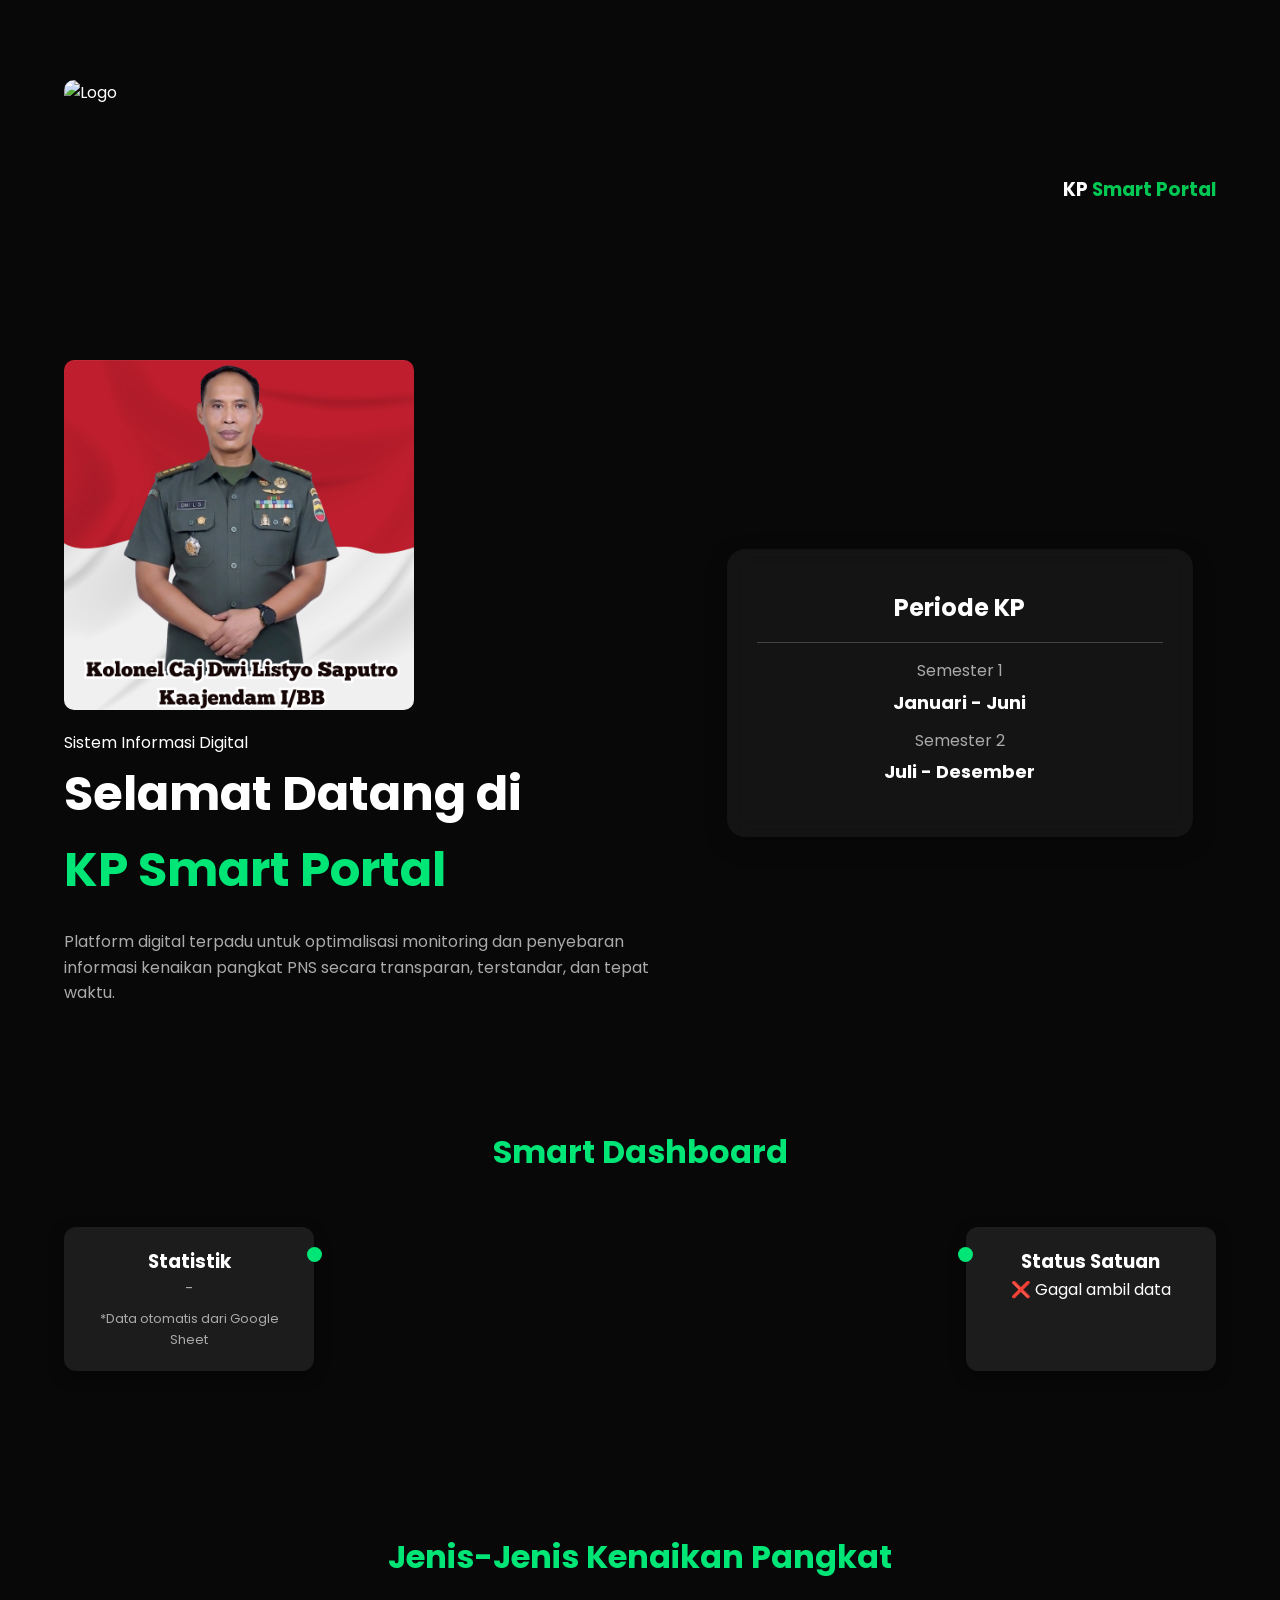
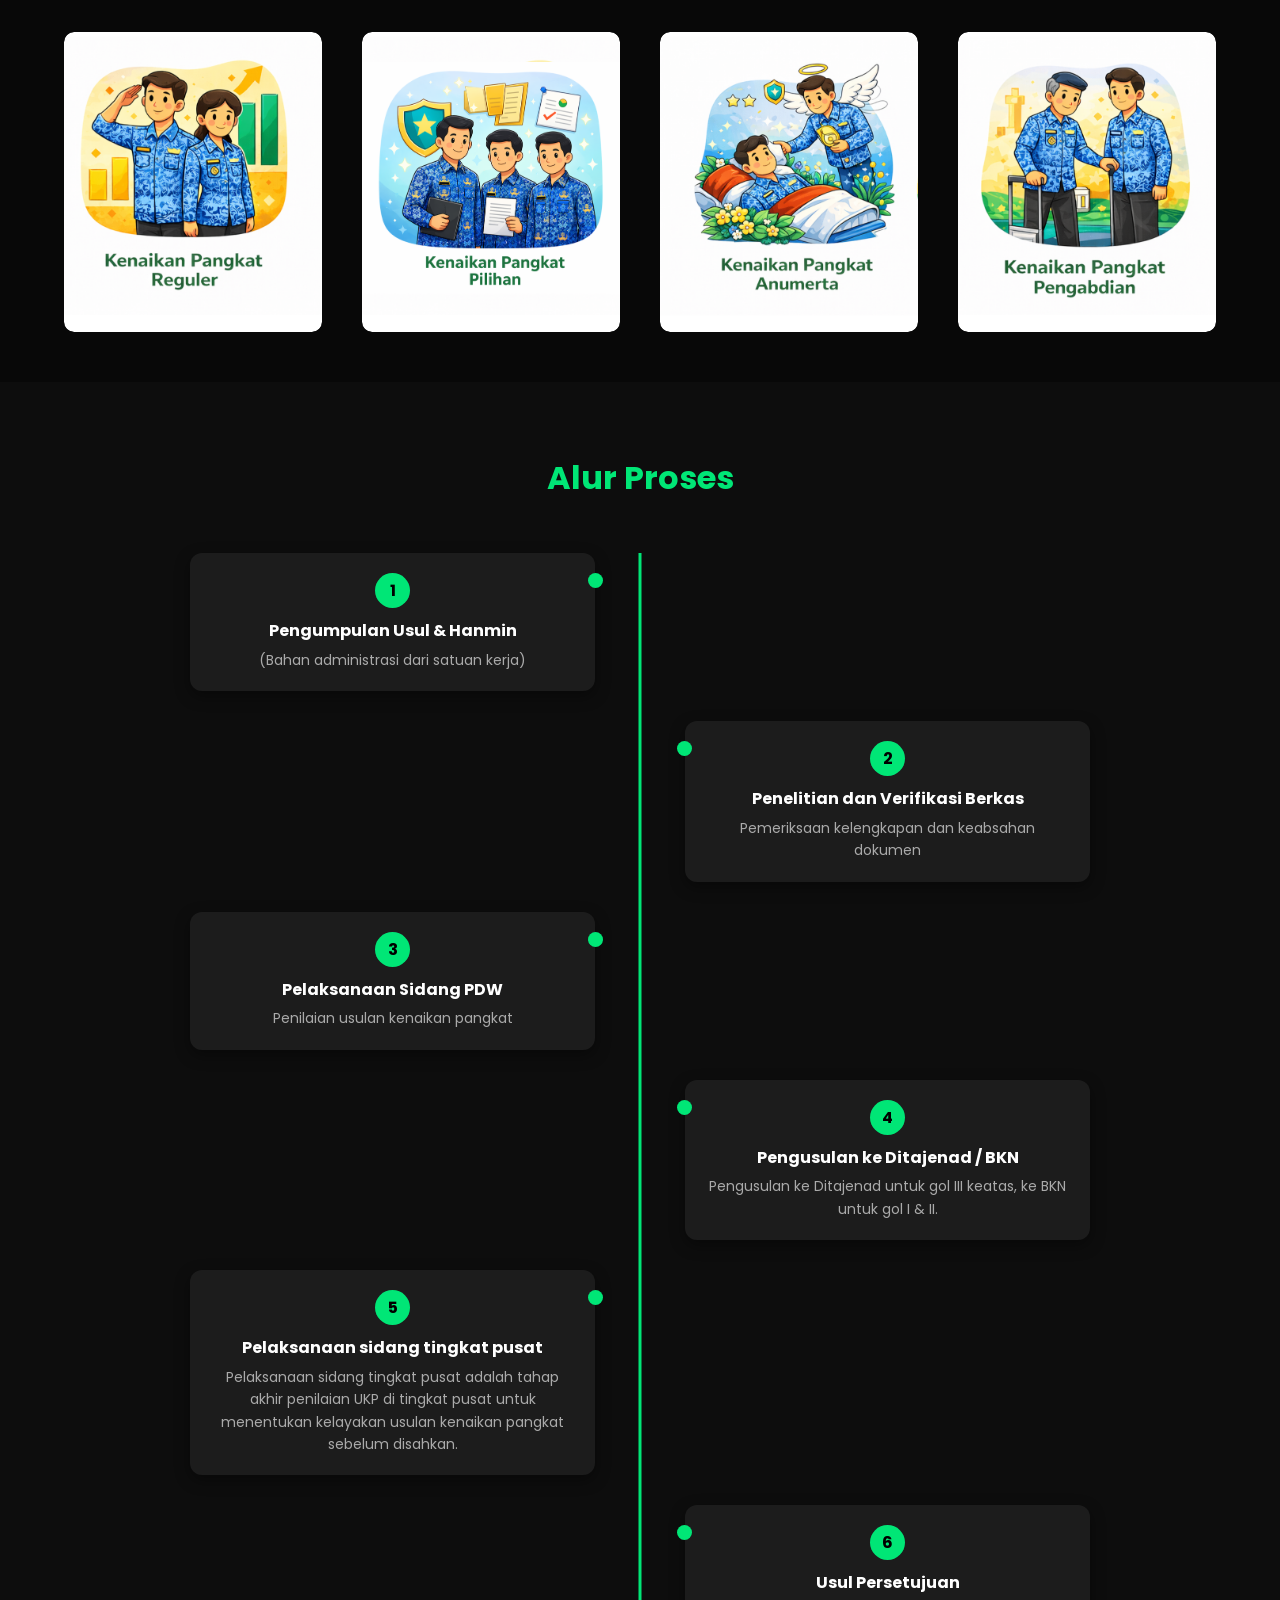
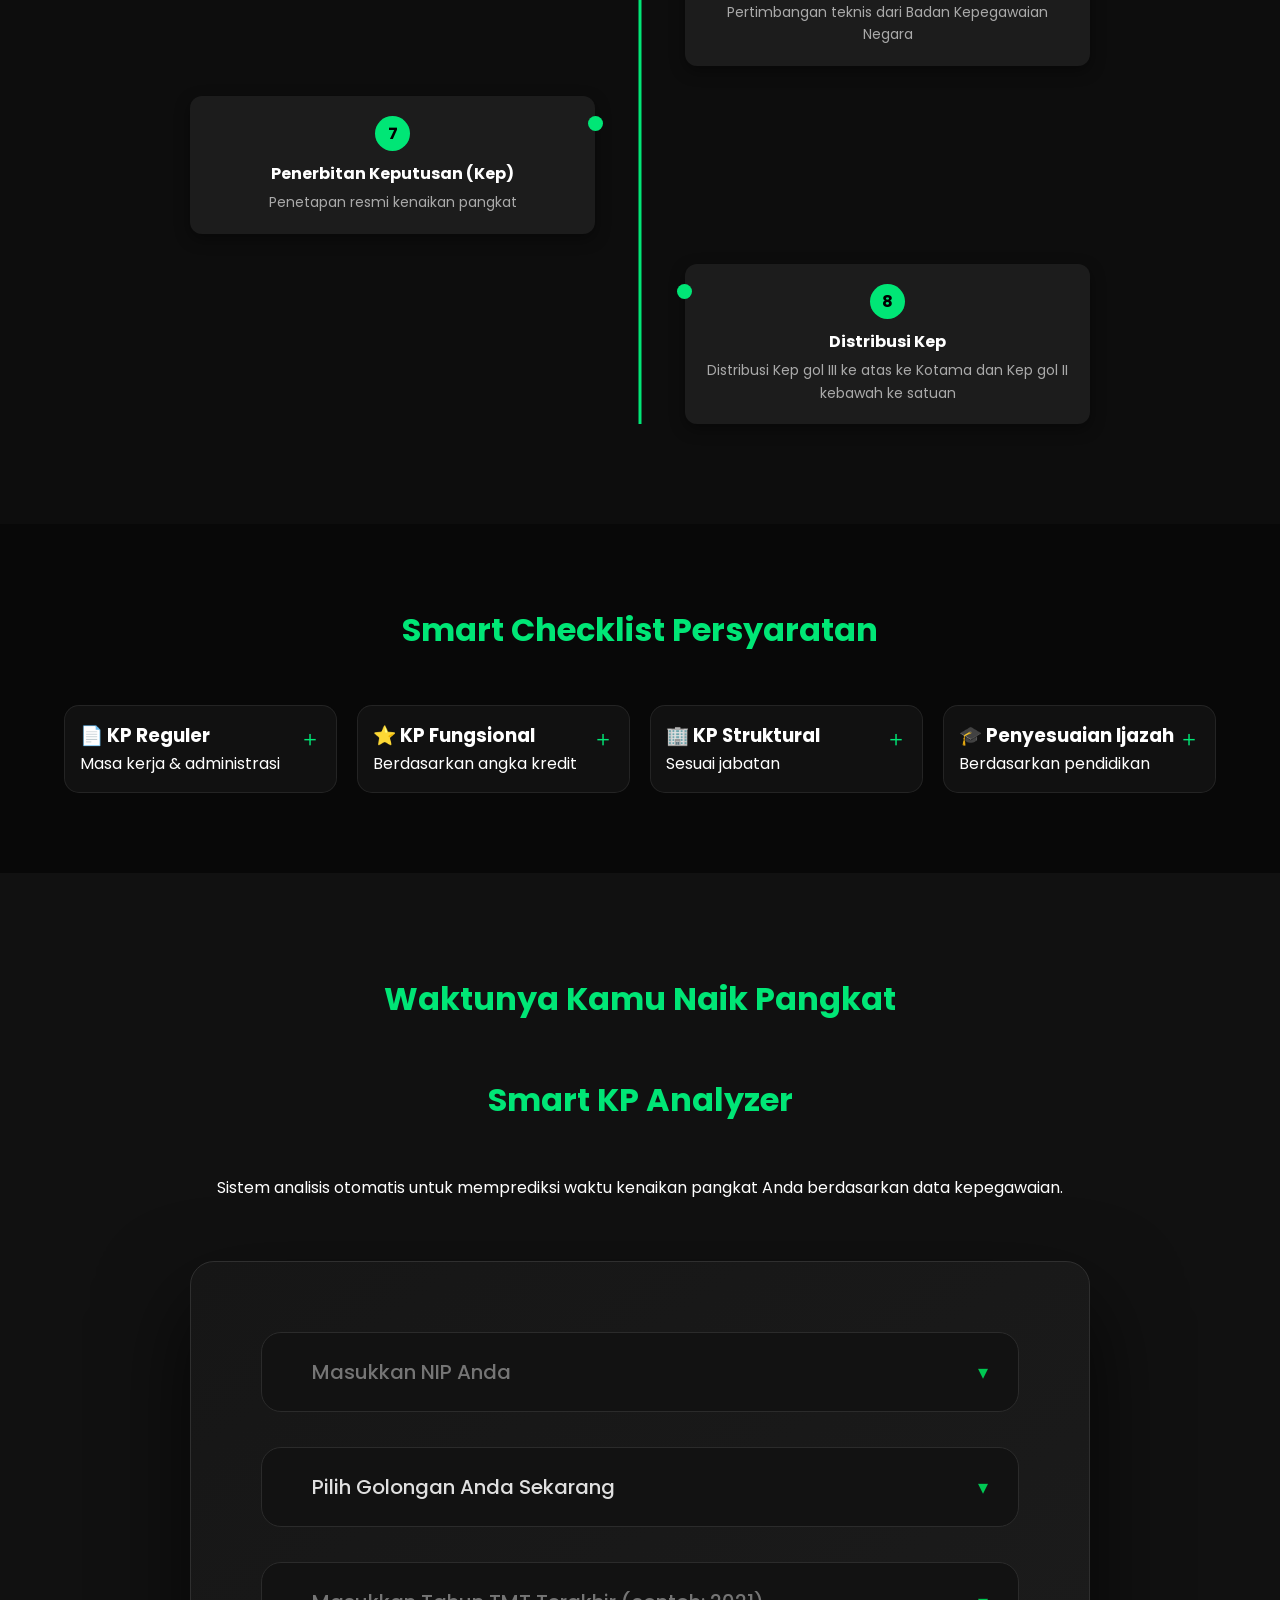
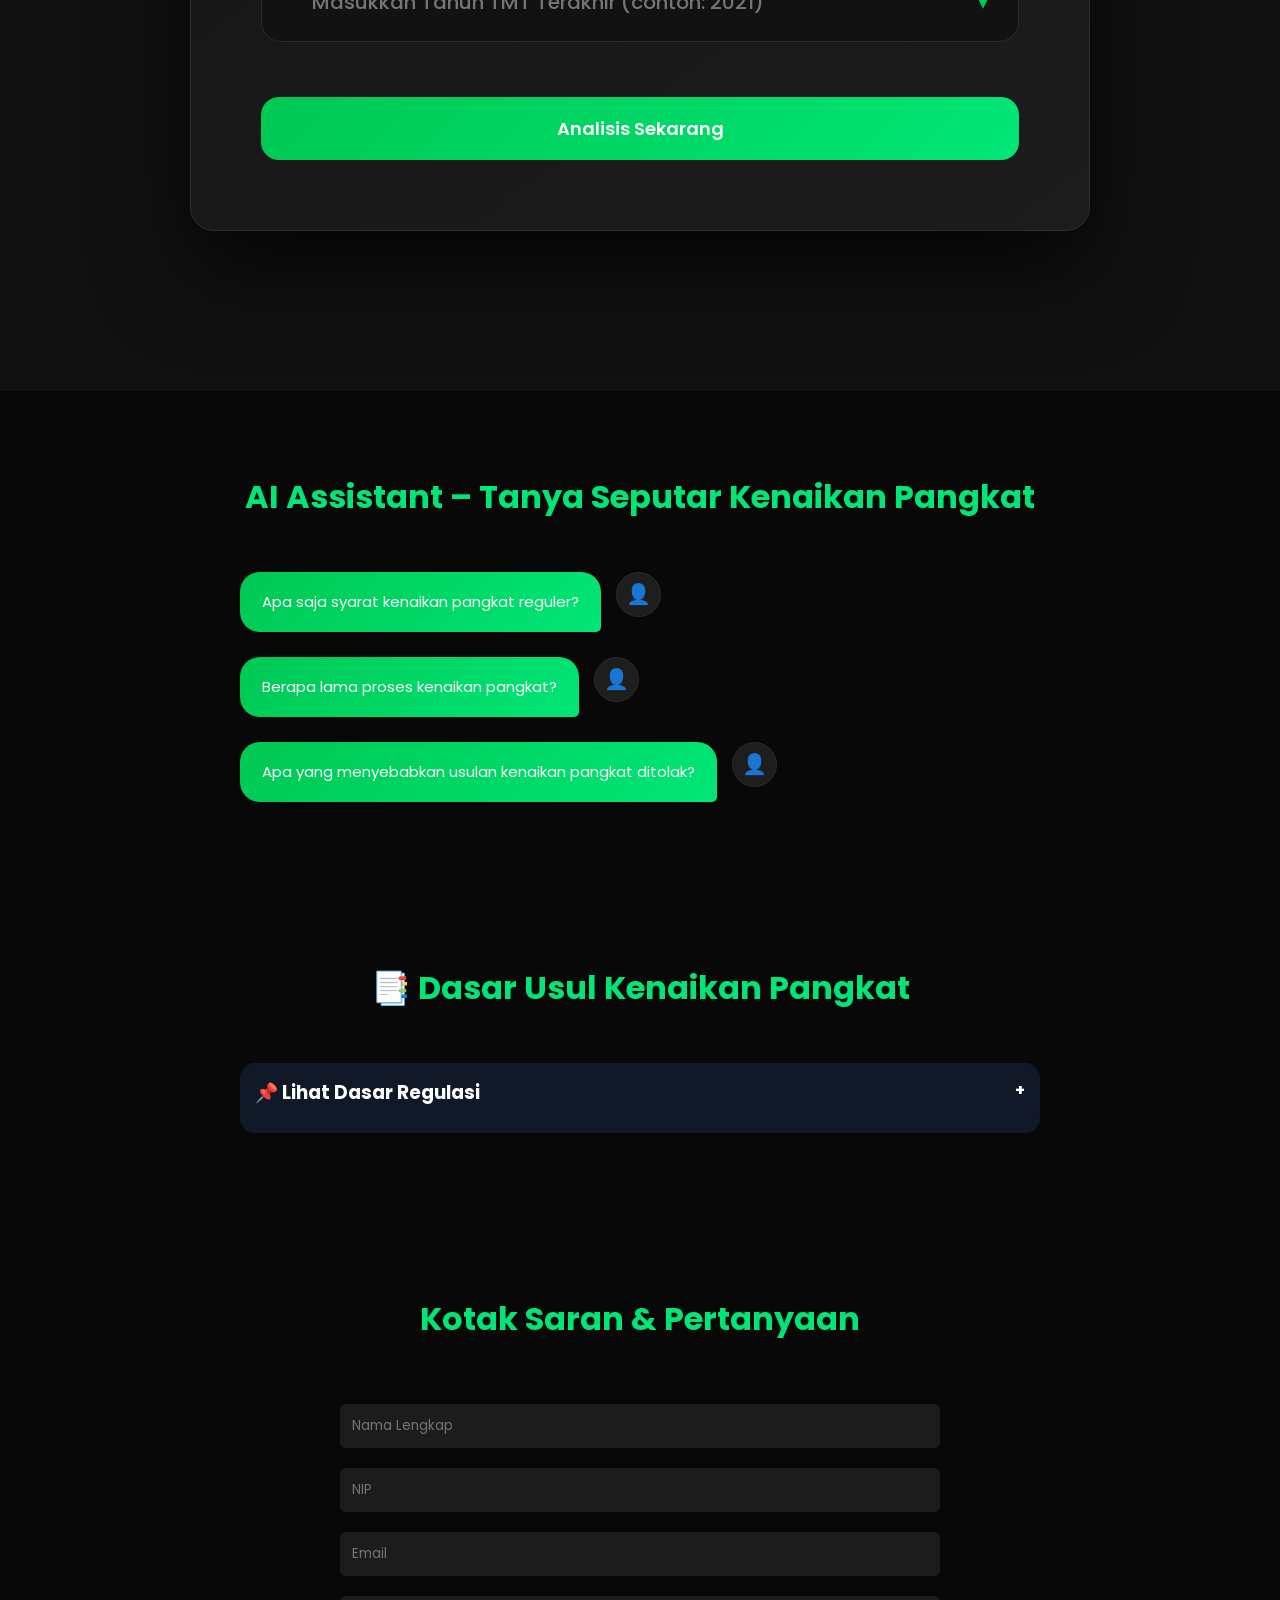
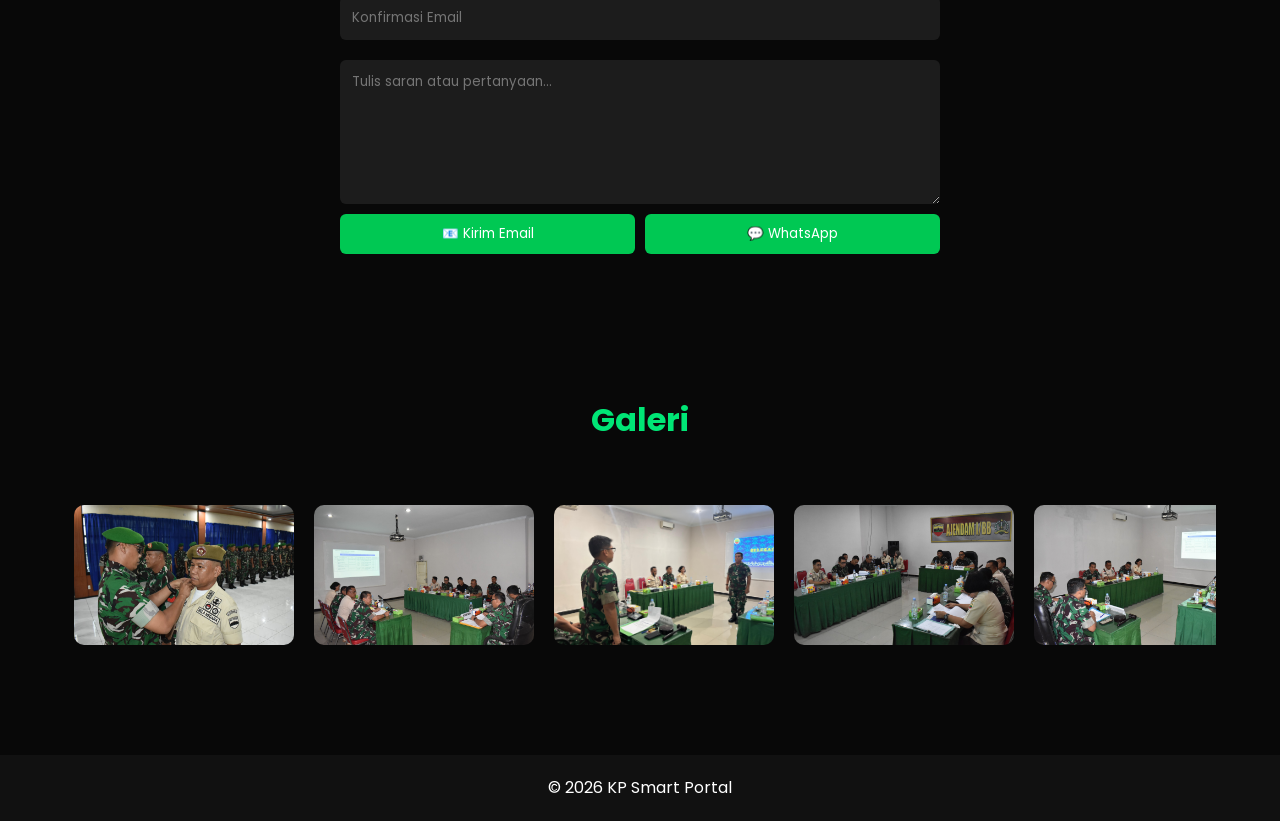
==== commit 2c08e279: "add add" ====
--- a/index.html
+++ b/index.html
@@ -233,7 +233,7 @@
       
       <div class="card">
         <span class="step">6</span>
-        <strong>Persetujuan BKN (Pertek)</strong>
+        <strong>Usul Persetujuan</strong>
         <p>Pertimbangan teknis dari Badan Kepegawaian Negara</p>
       </div>
 
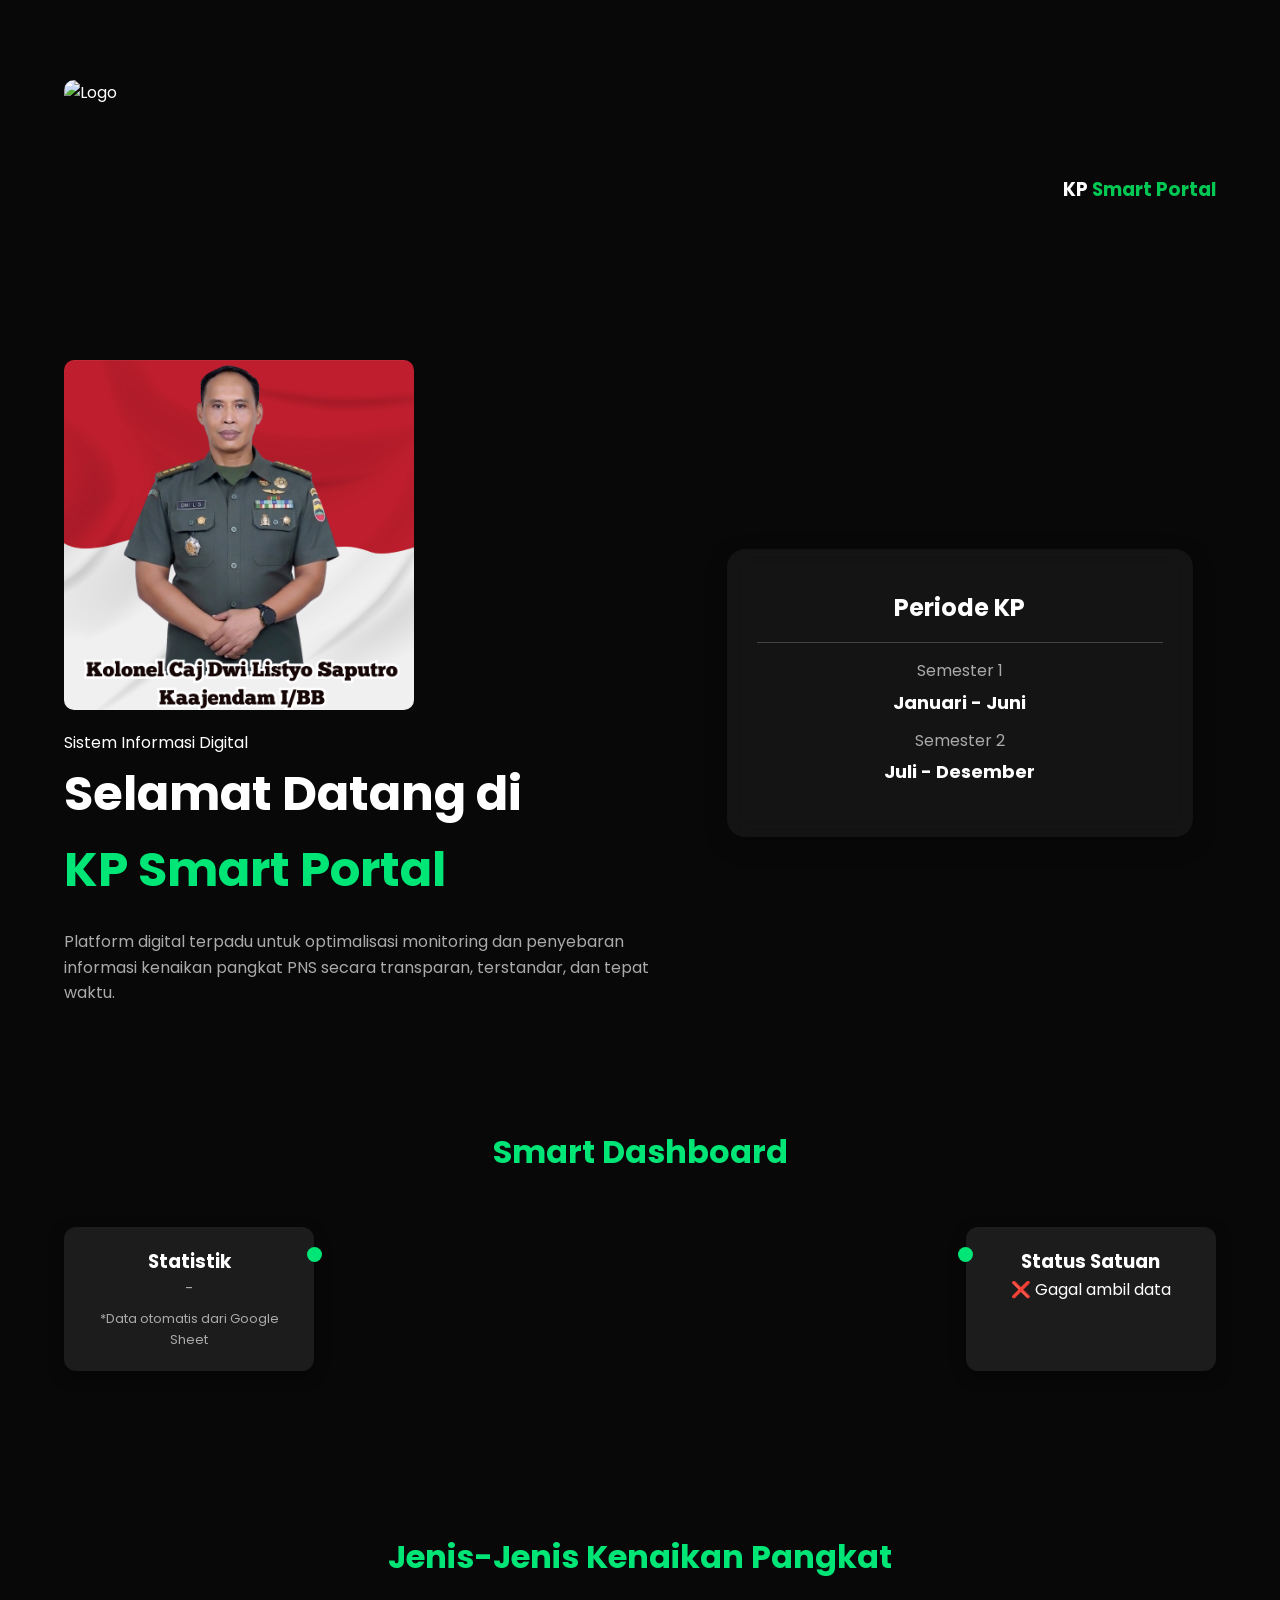
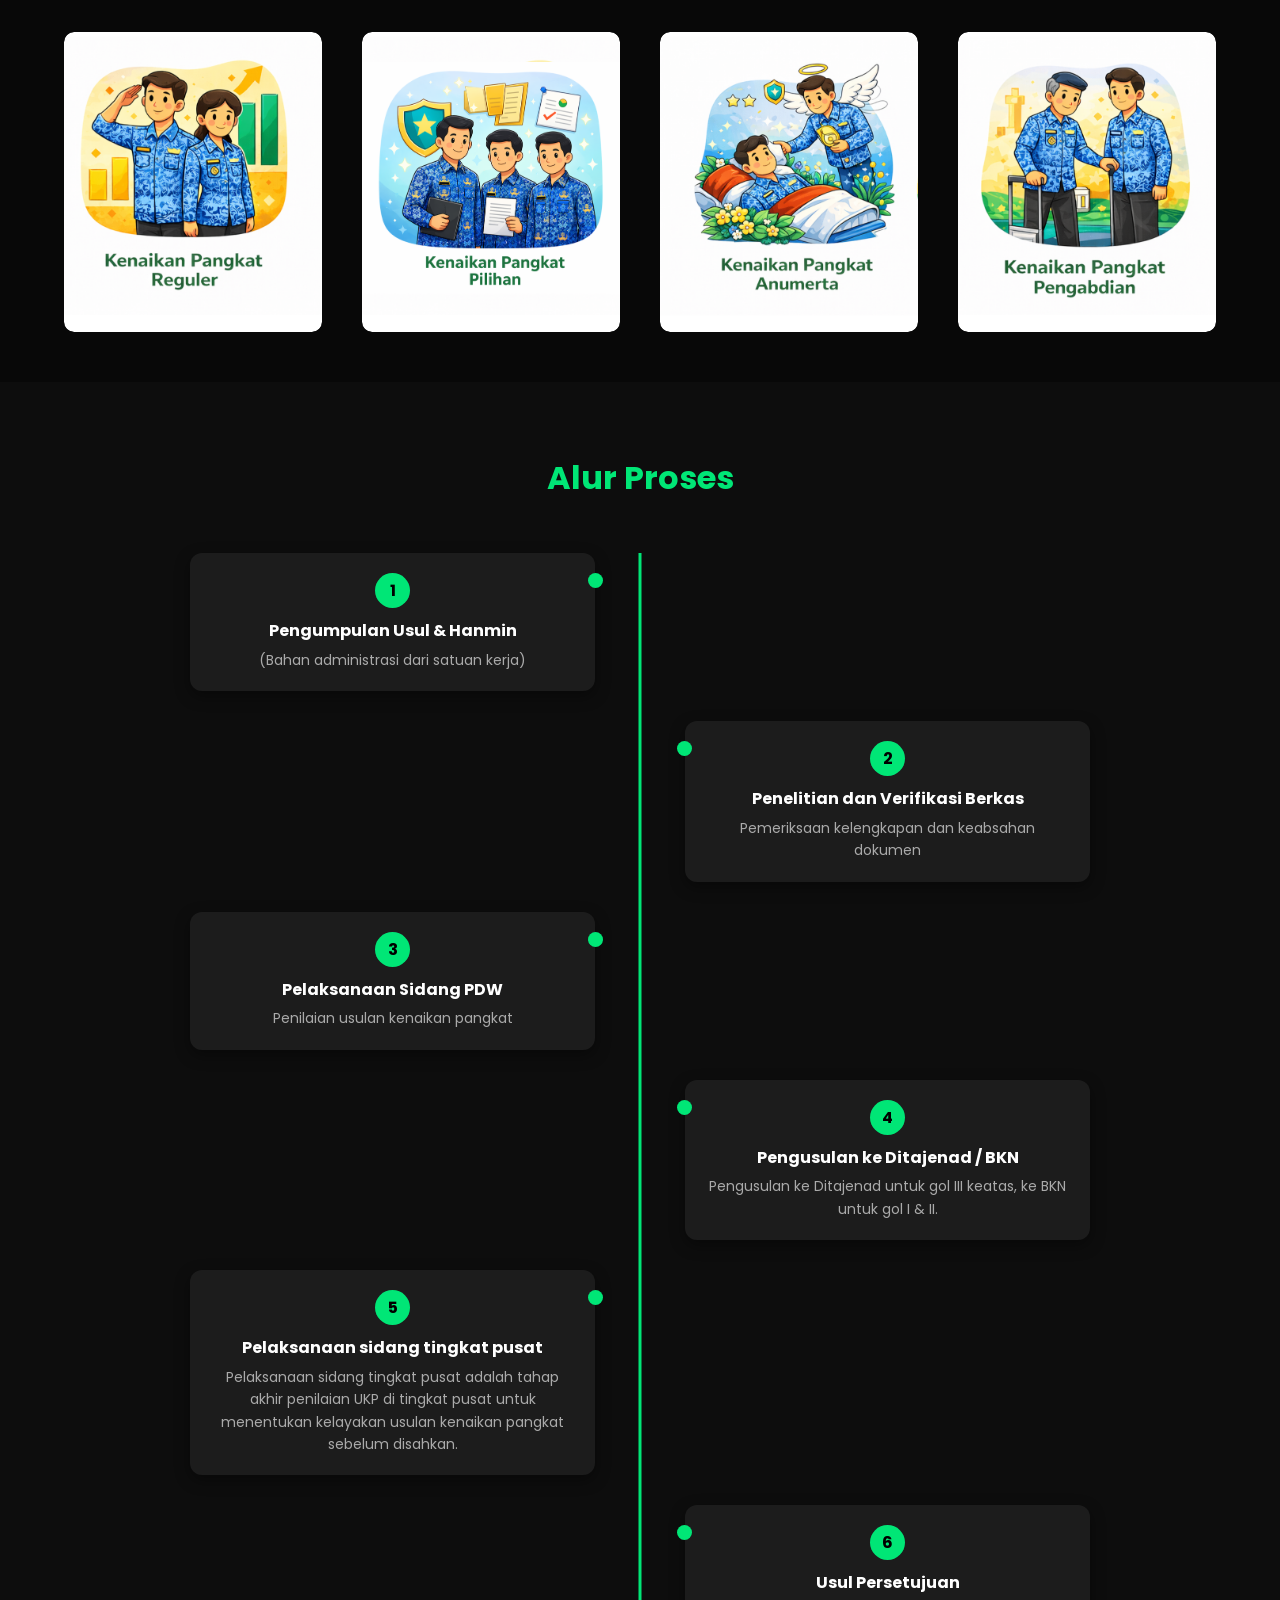
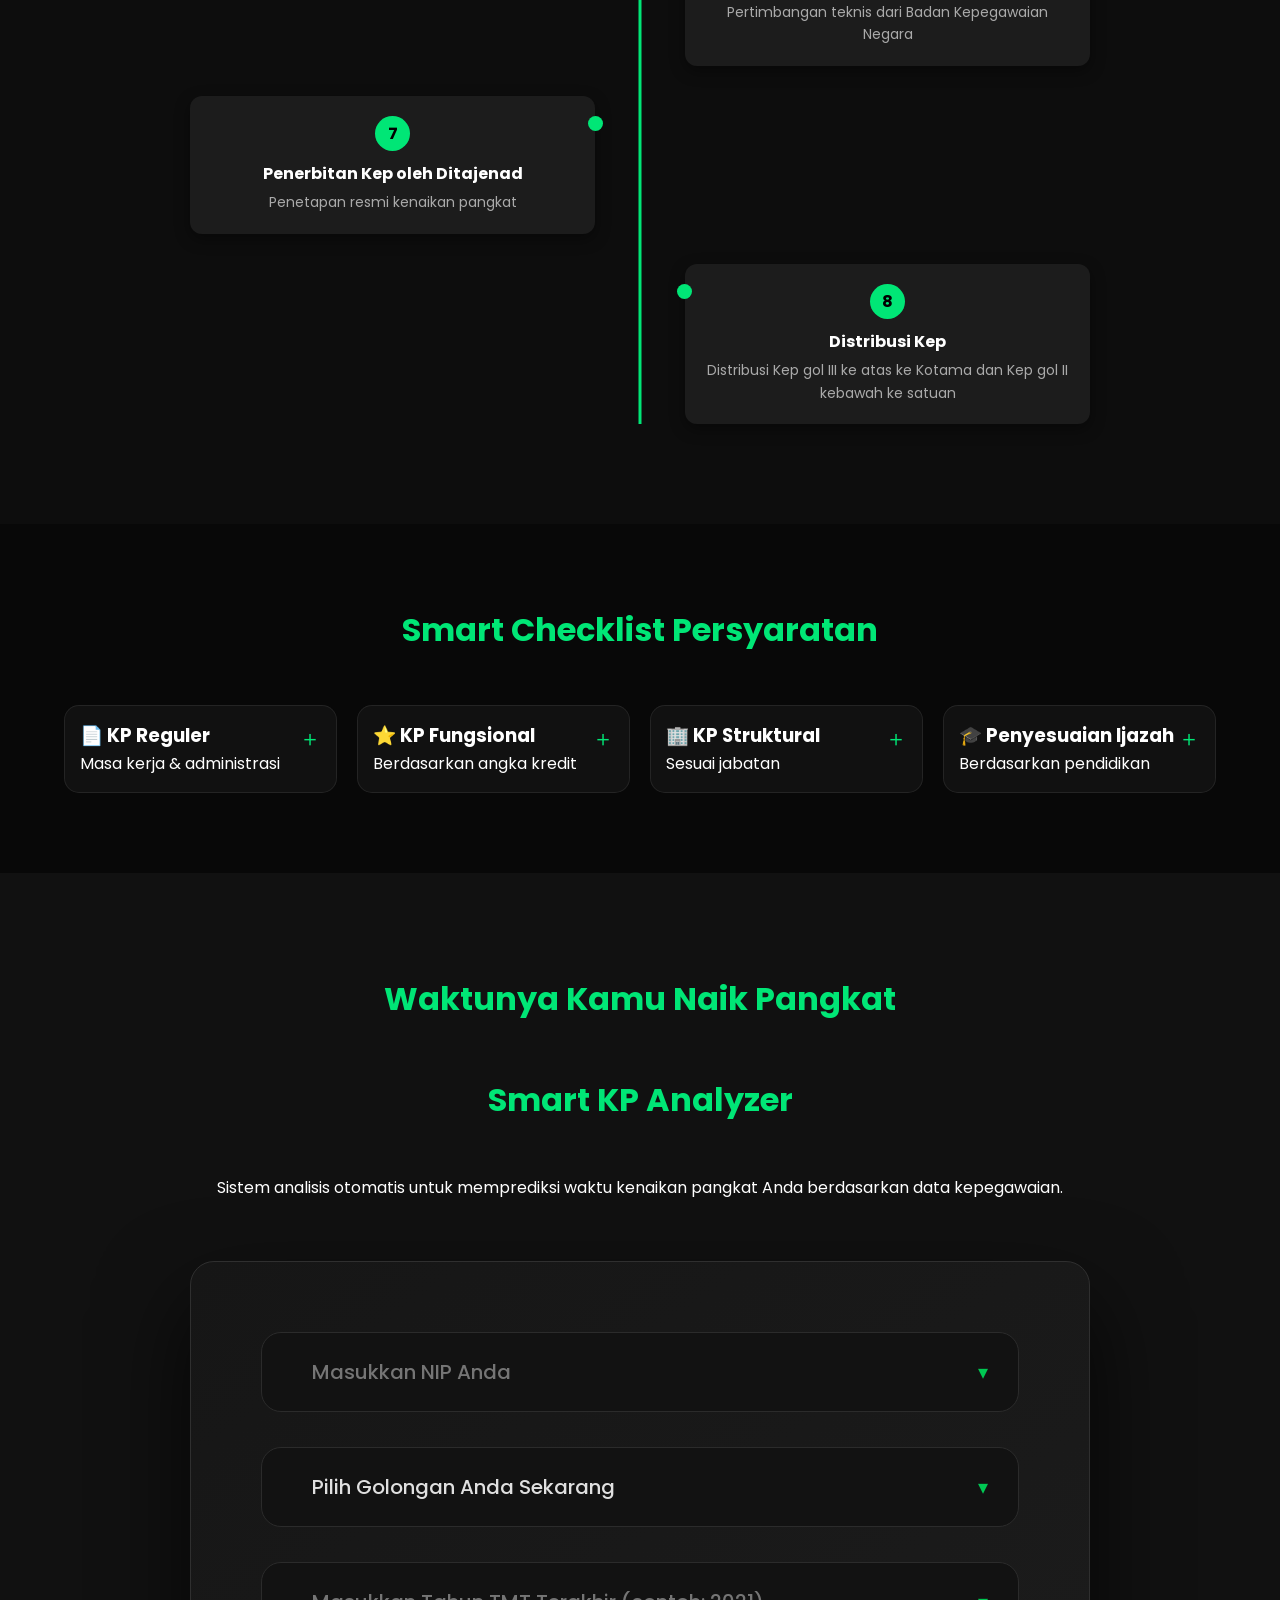
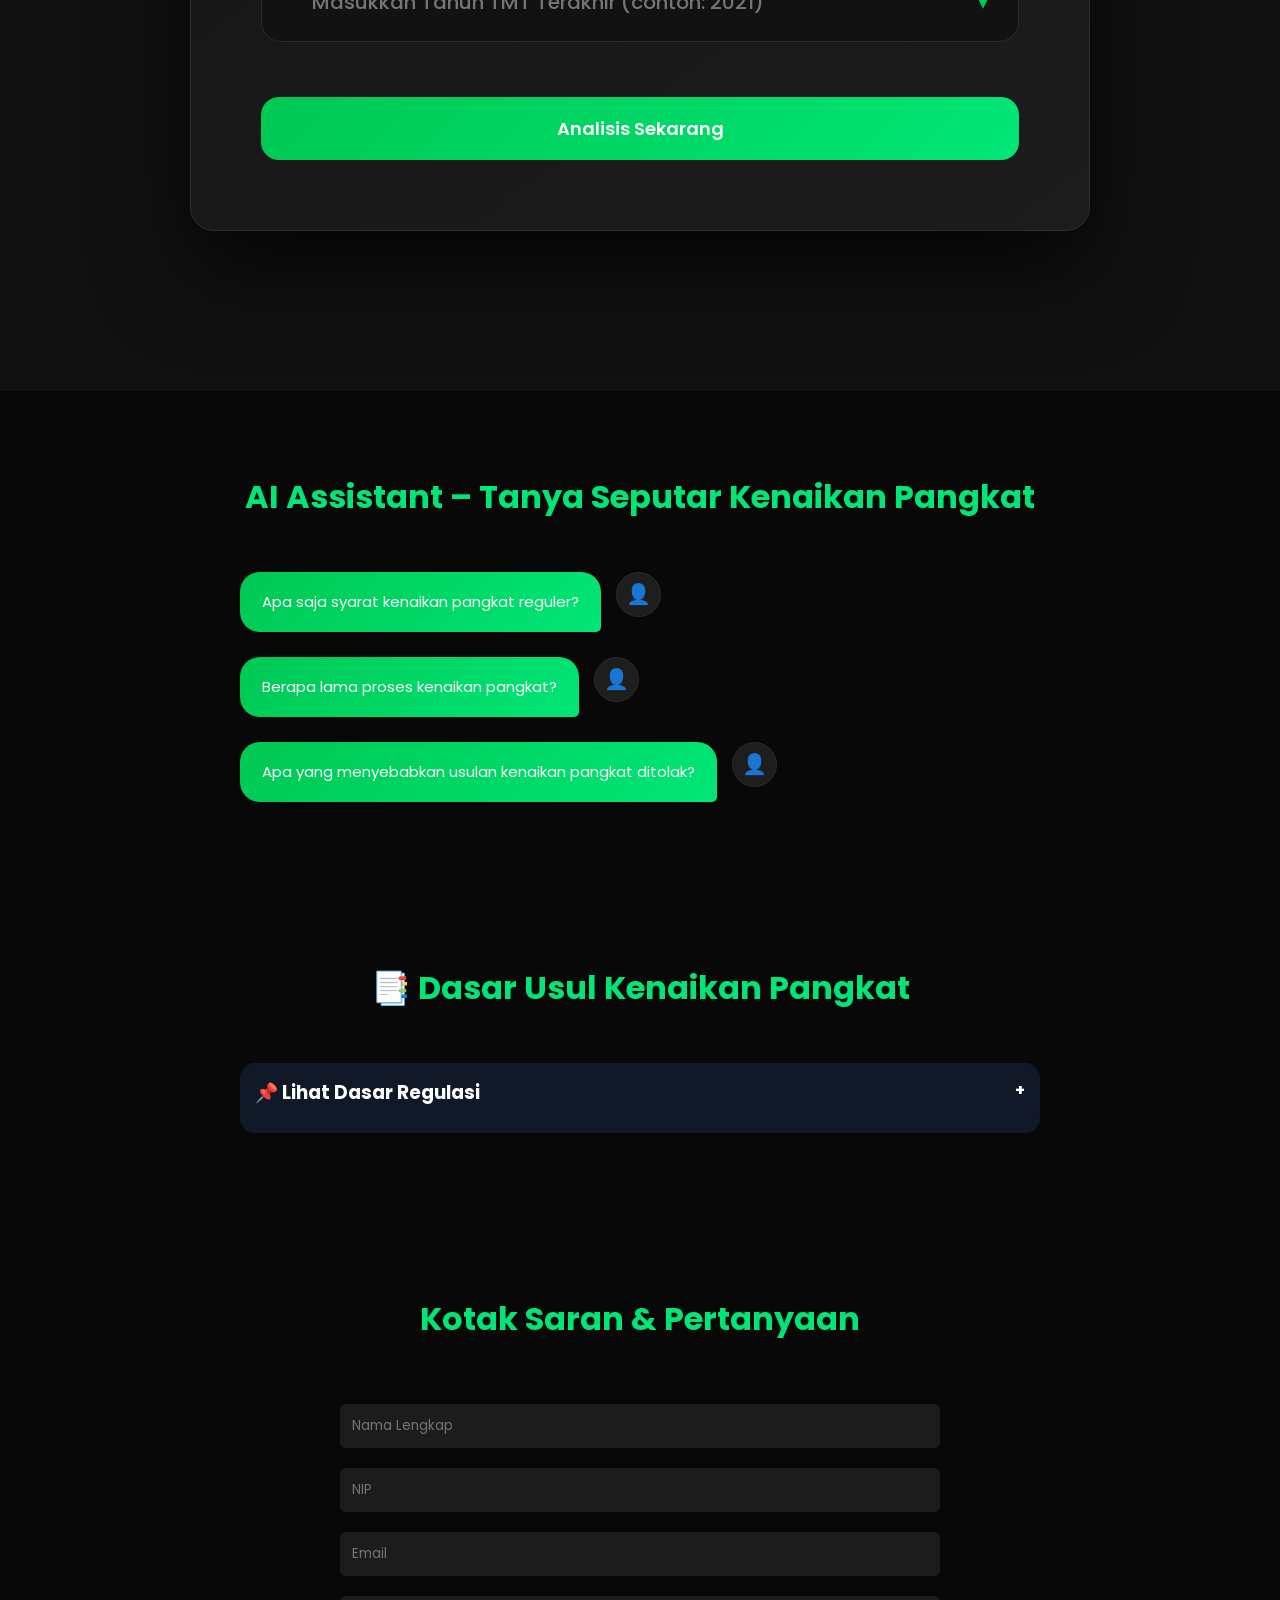
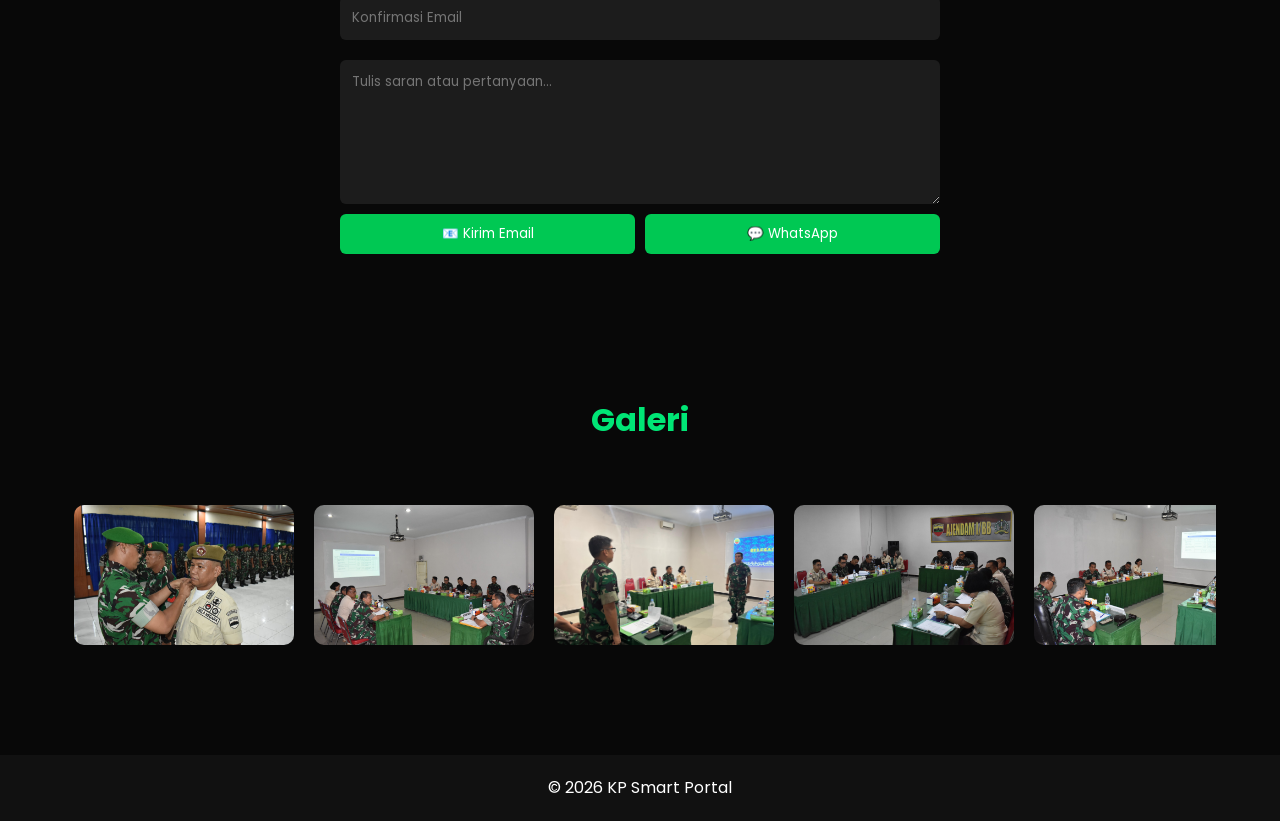
==== commit c9d098af: "add add" ====
--- a/index.html
+++ b/index.html
@@ -239,7 +239,7 @@
 
       <div class="card">
         <span class="step">7</span>
-        <strong>Penerbitan Keputusan (Kep)</strong>
+        <strong>Penerbitan Kep oleh Ditajenad</strong>
         <p>Penetapan resmi kenaikan pangkat</p>
       </div>
 
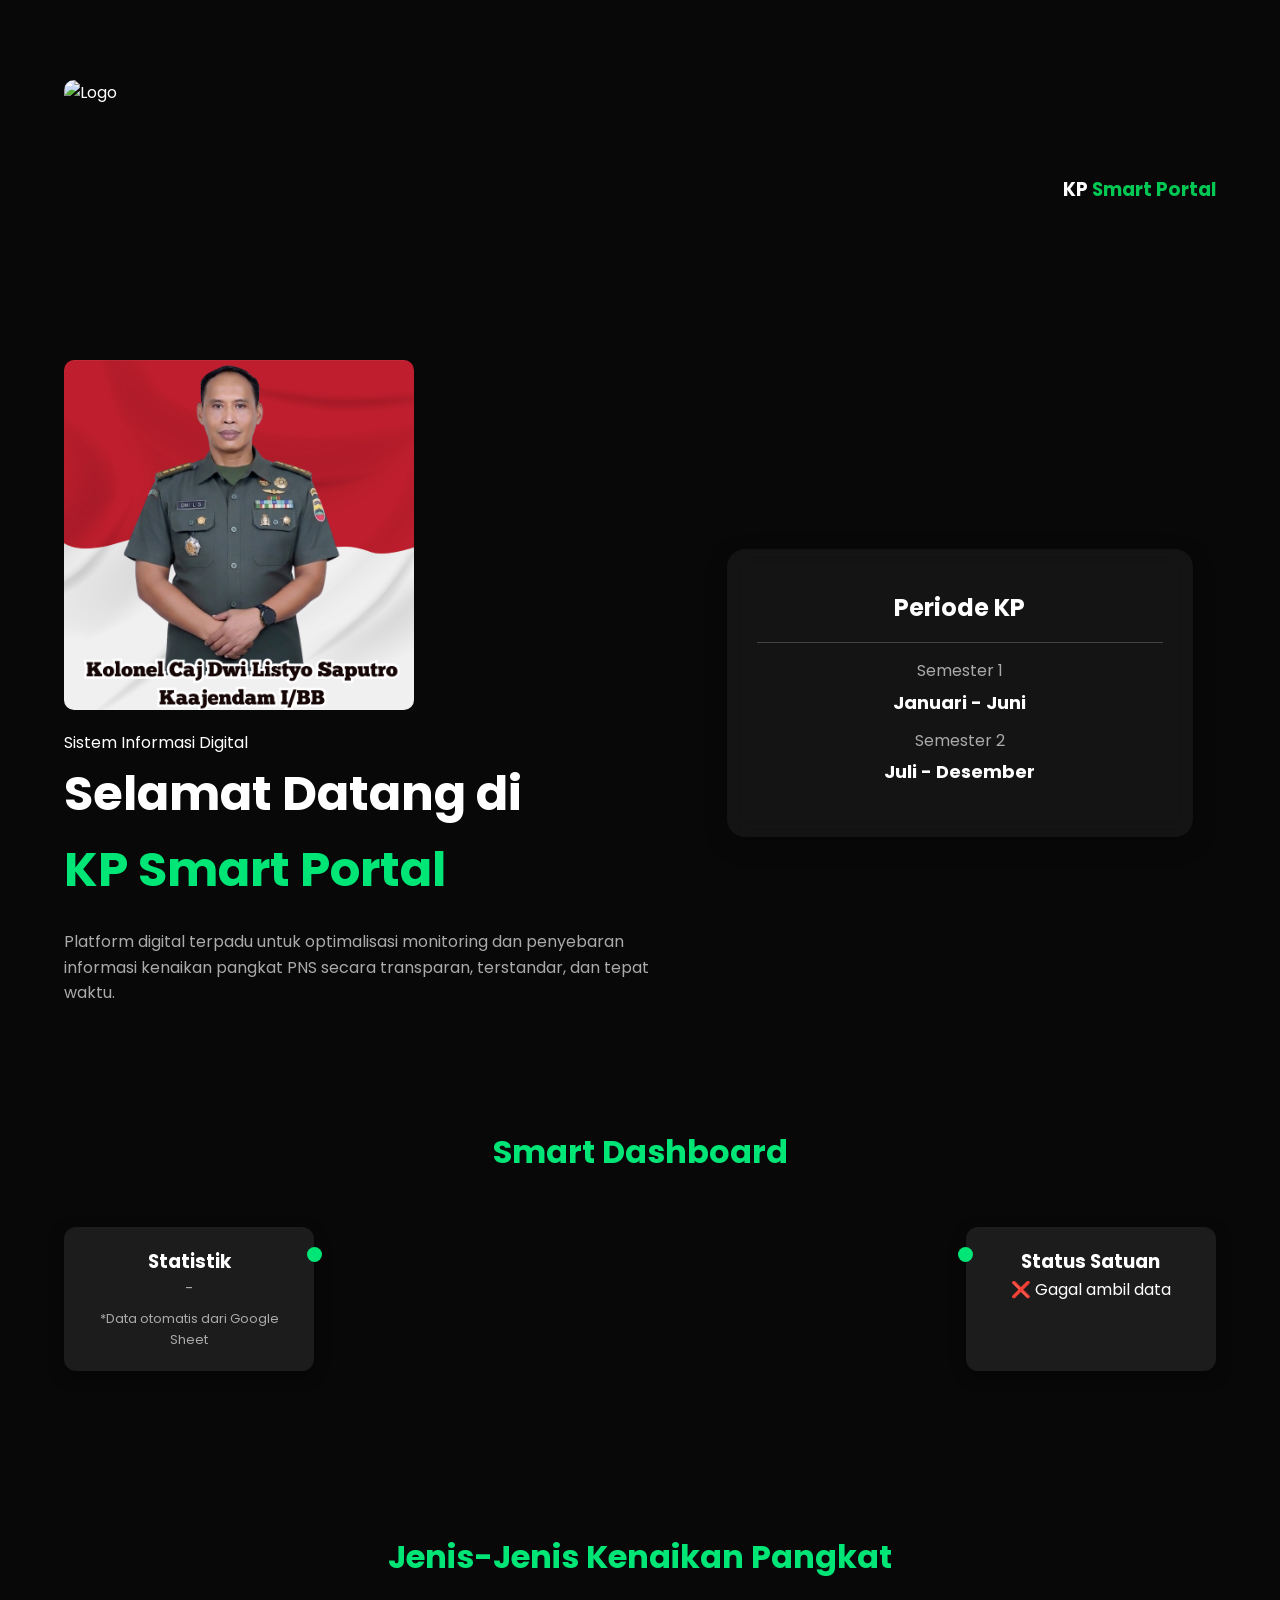
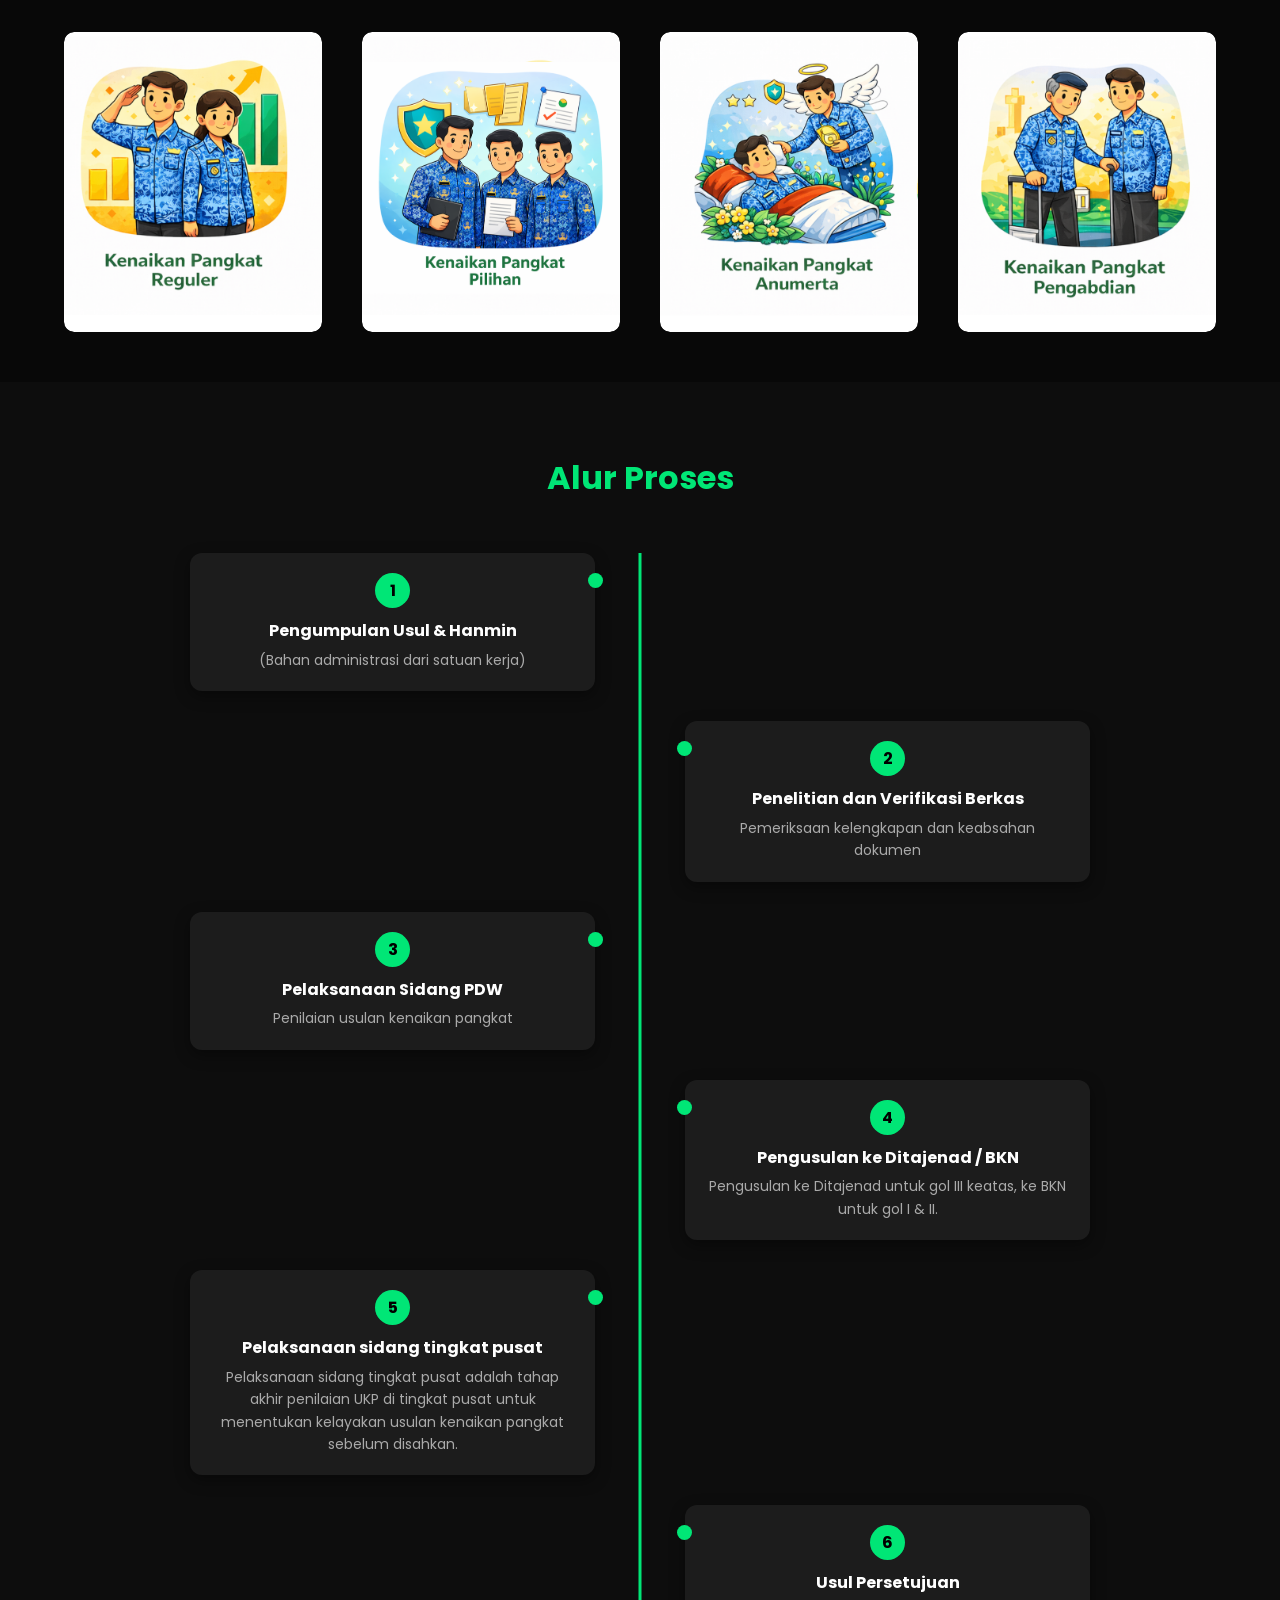
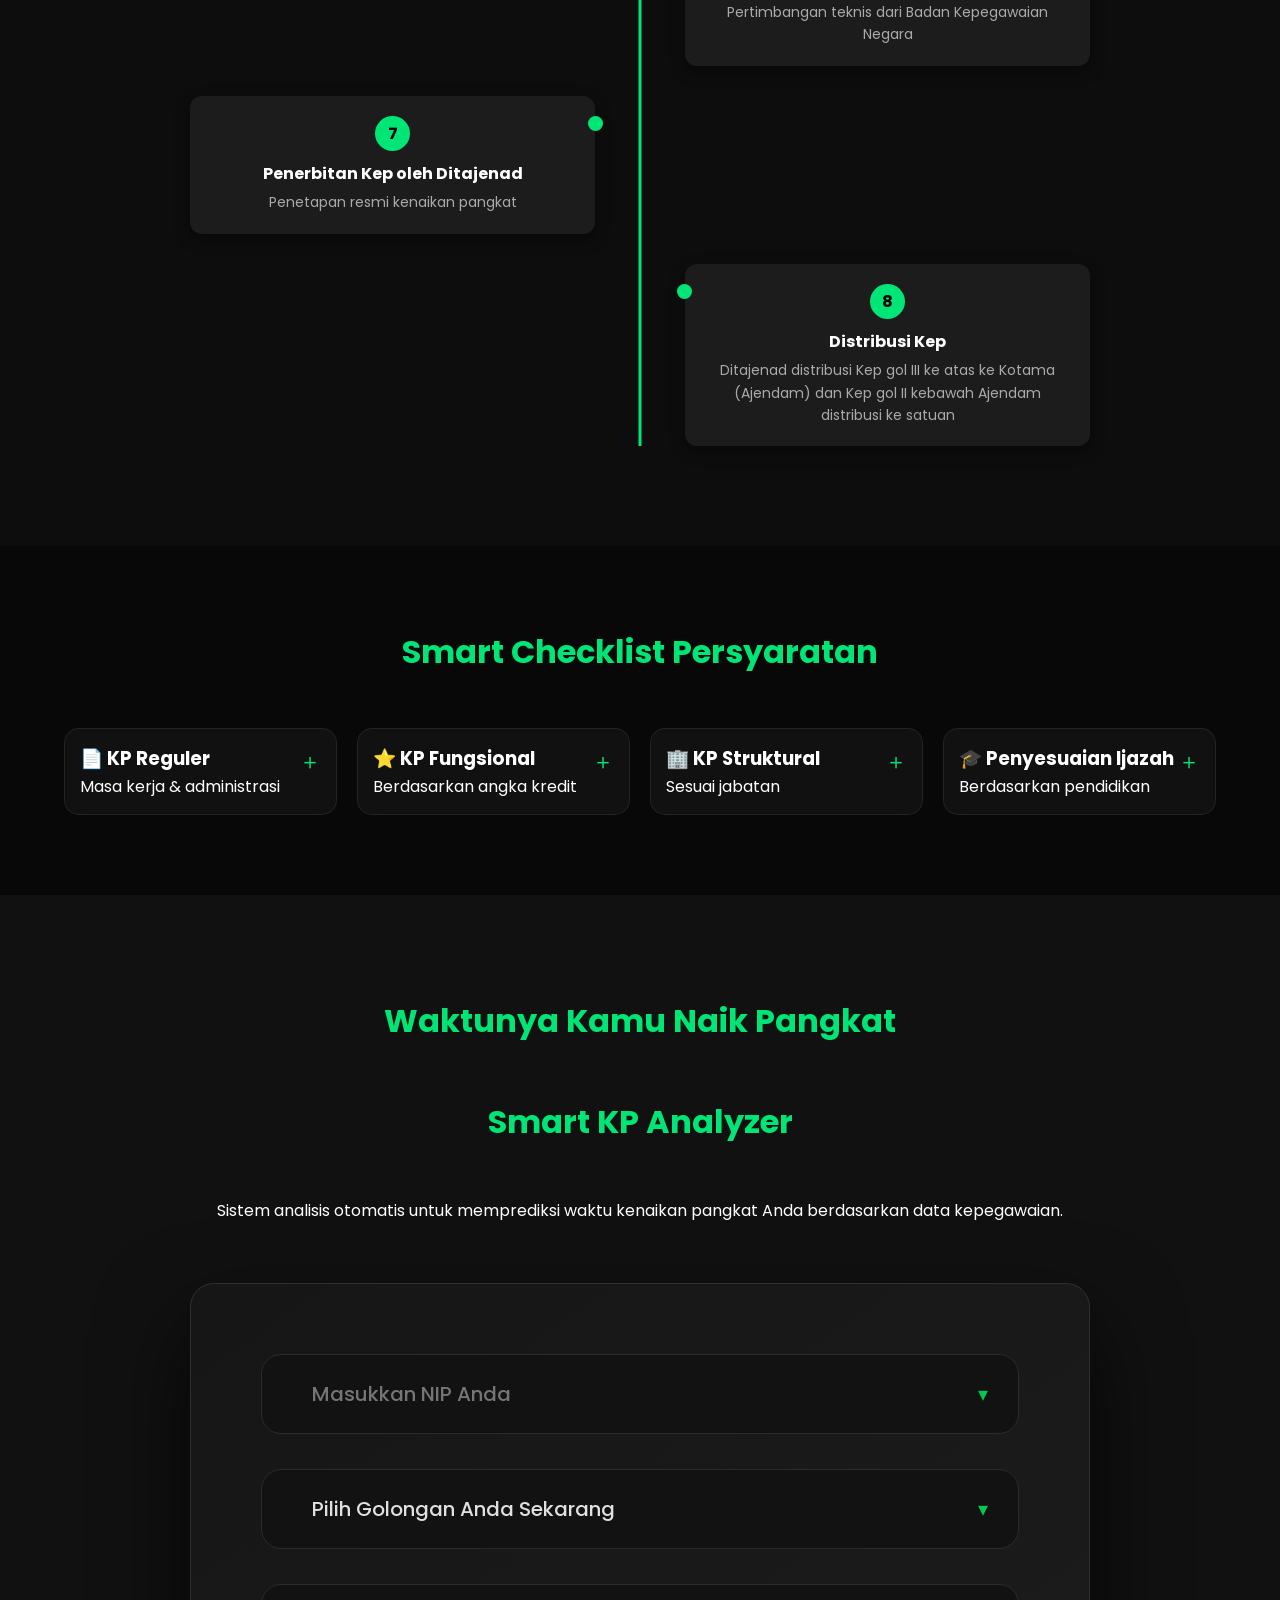
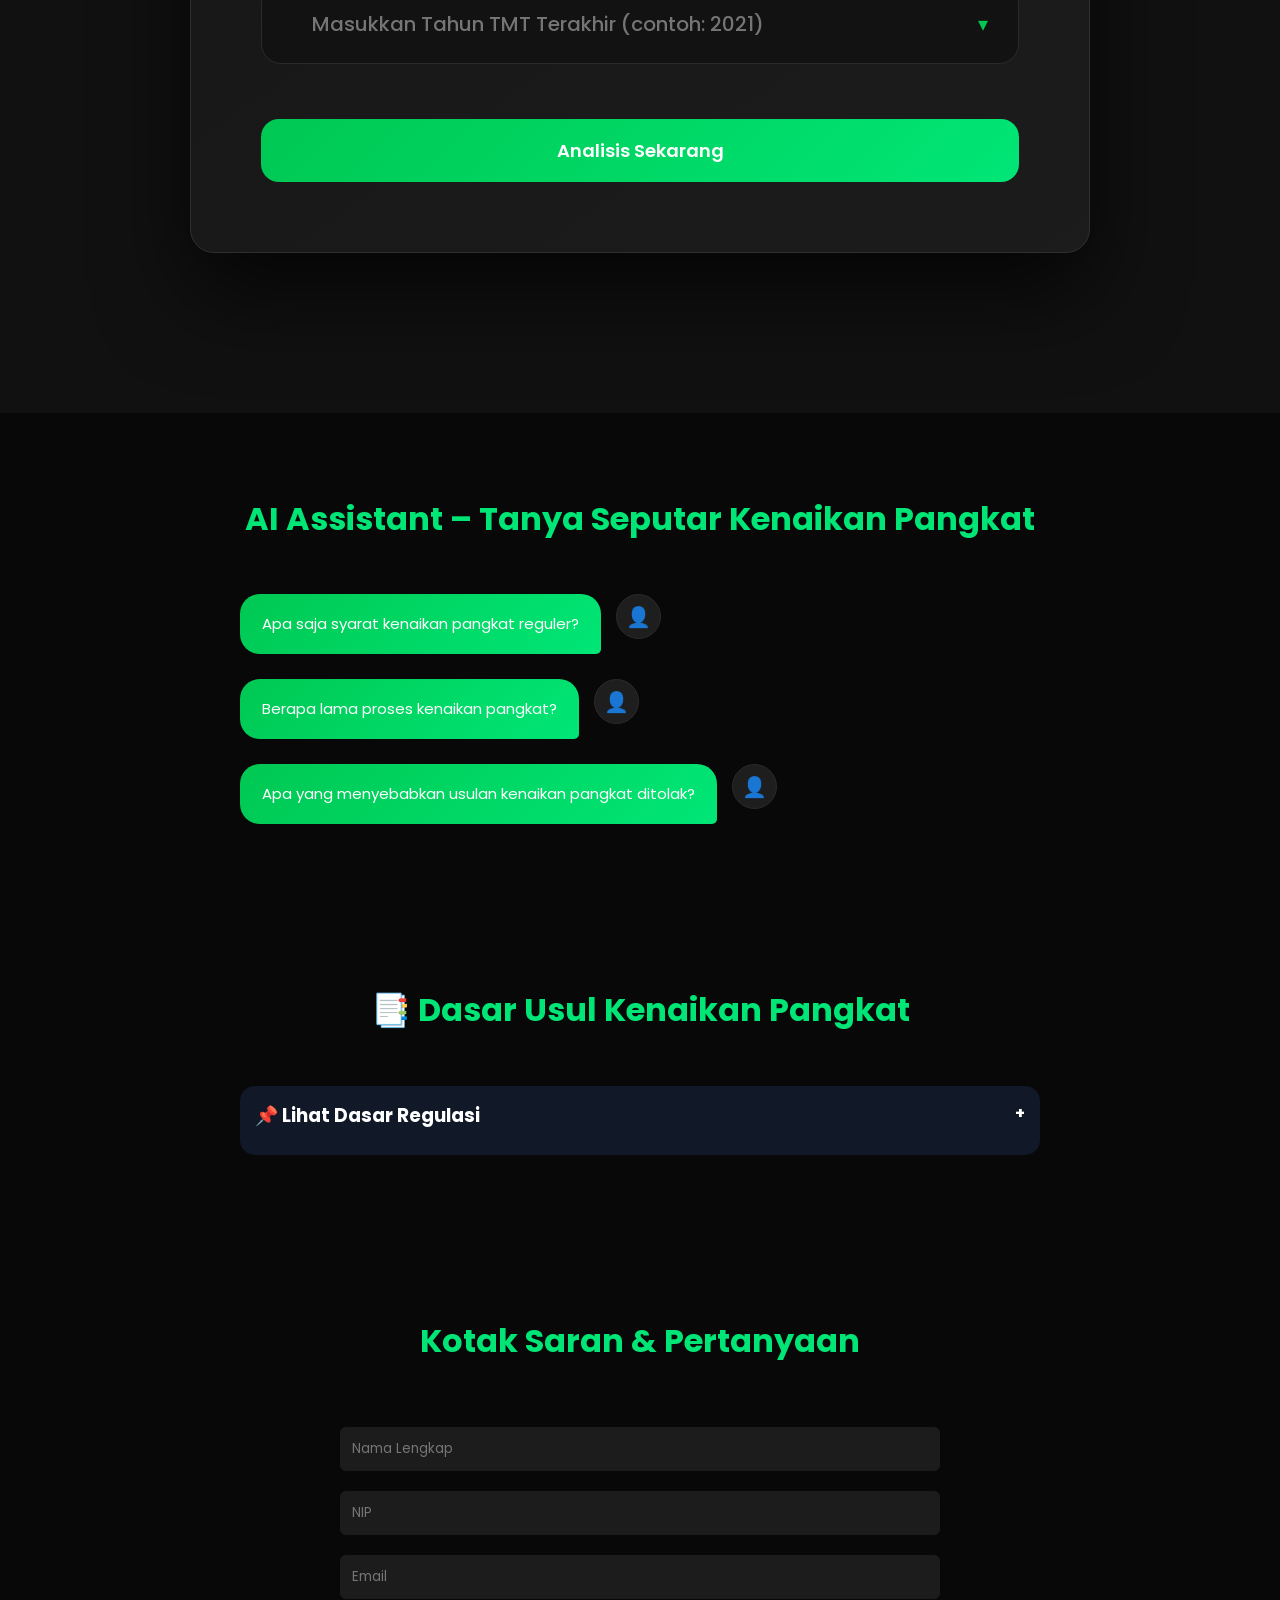
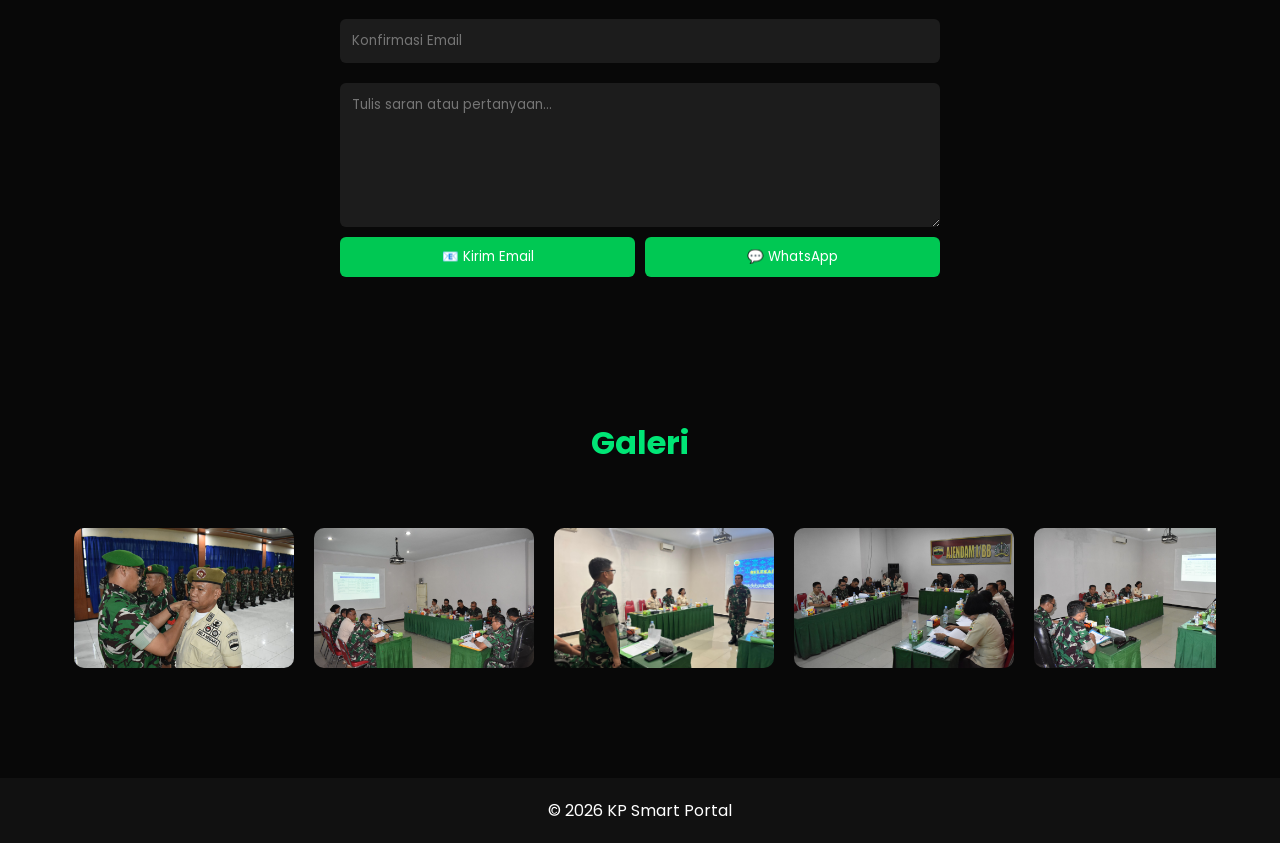
==== commit bc4a9709: "add add" ====
--- a/index.html
+++ b/index.html
@@ -246,7 +246,7 @@
       <div class="card">
         <span class="step">8</span>
         <strong>Distribusi Kep</strong>
-        <p>Distribusi Kep gol III ke atas ke Kotama dan Kep gol II kebawah ke satuan</p>
+        <p>Ditajenad distribusi Kep gol III ke atas ke Kotama (Ajendam) dan Kep gol II kebawah Ajendam distribusi ke satuan</p>
       </div>
 
     </div>
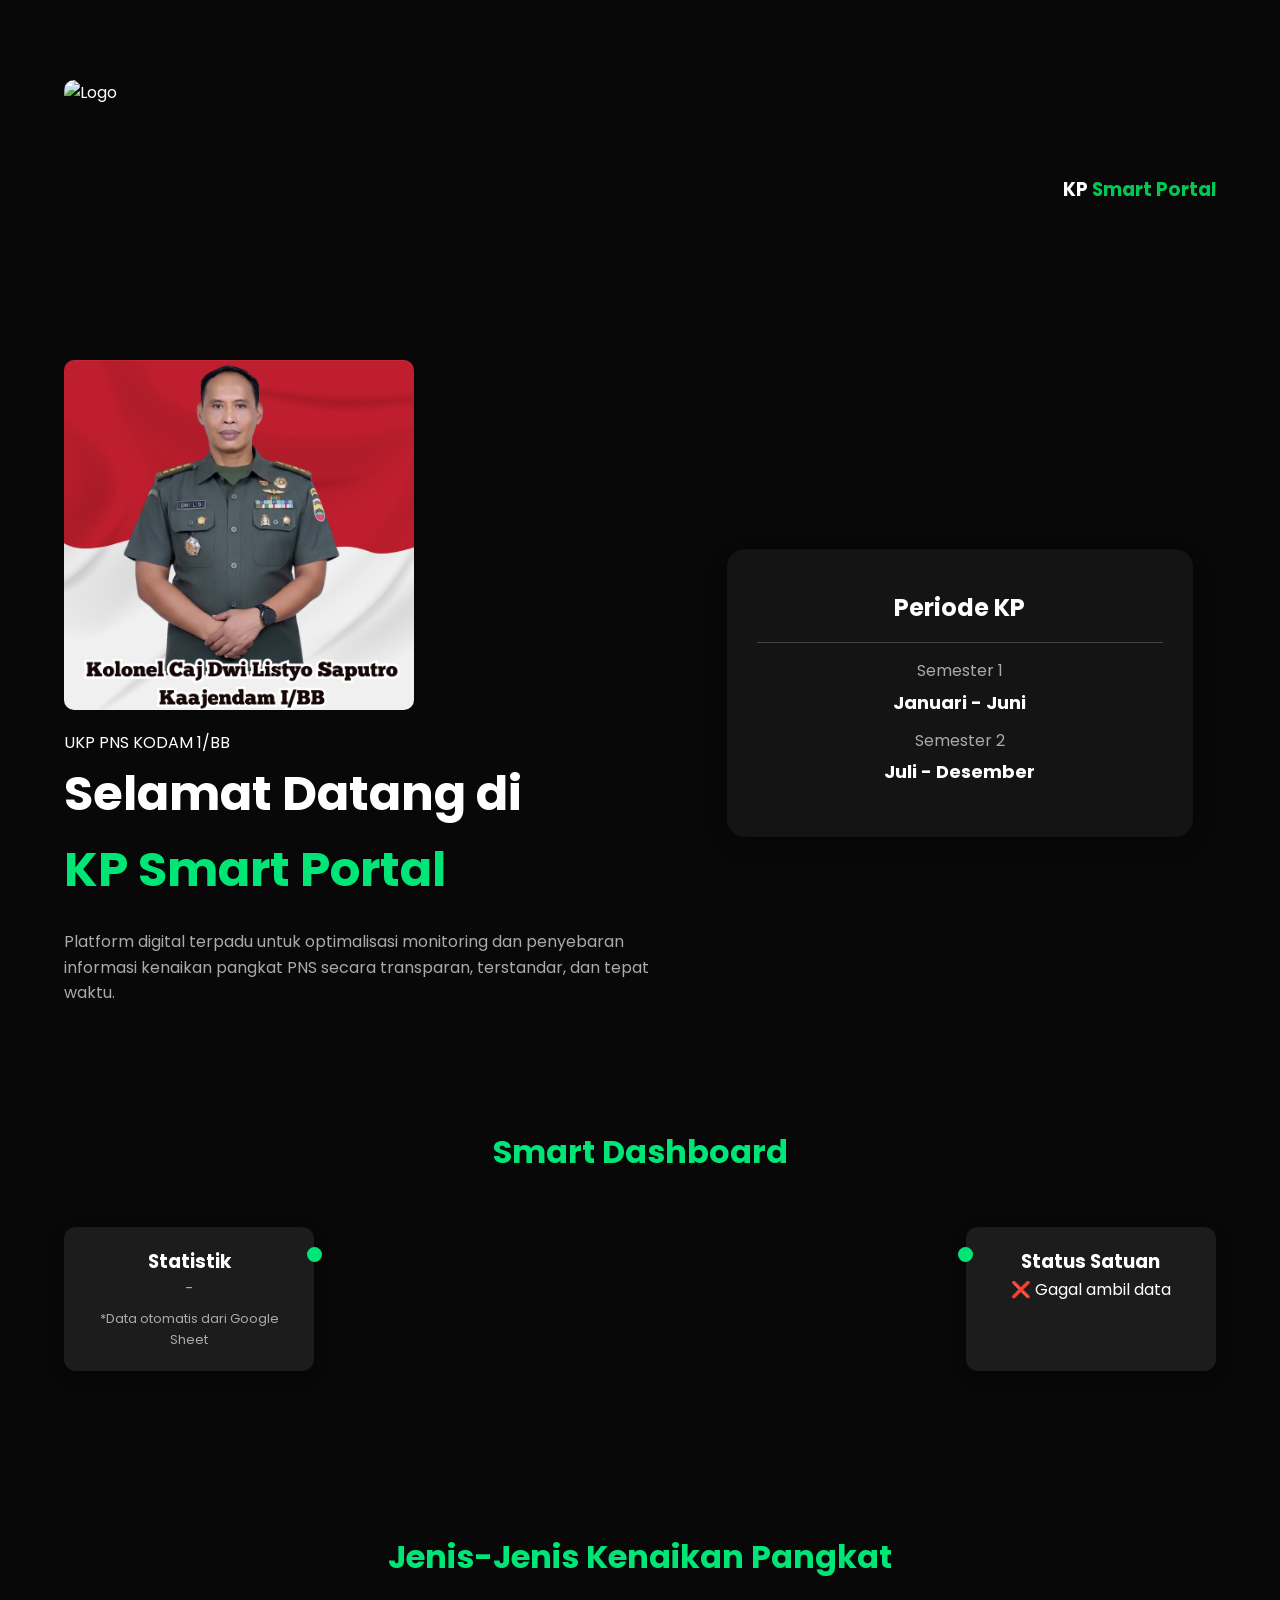
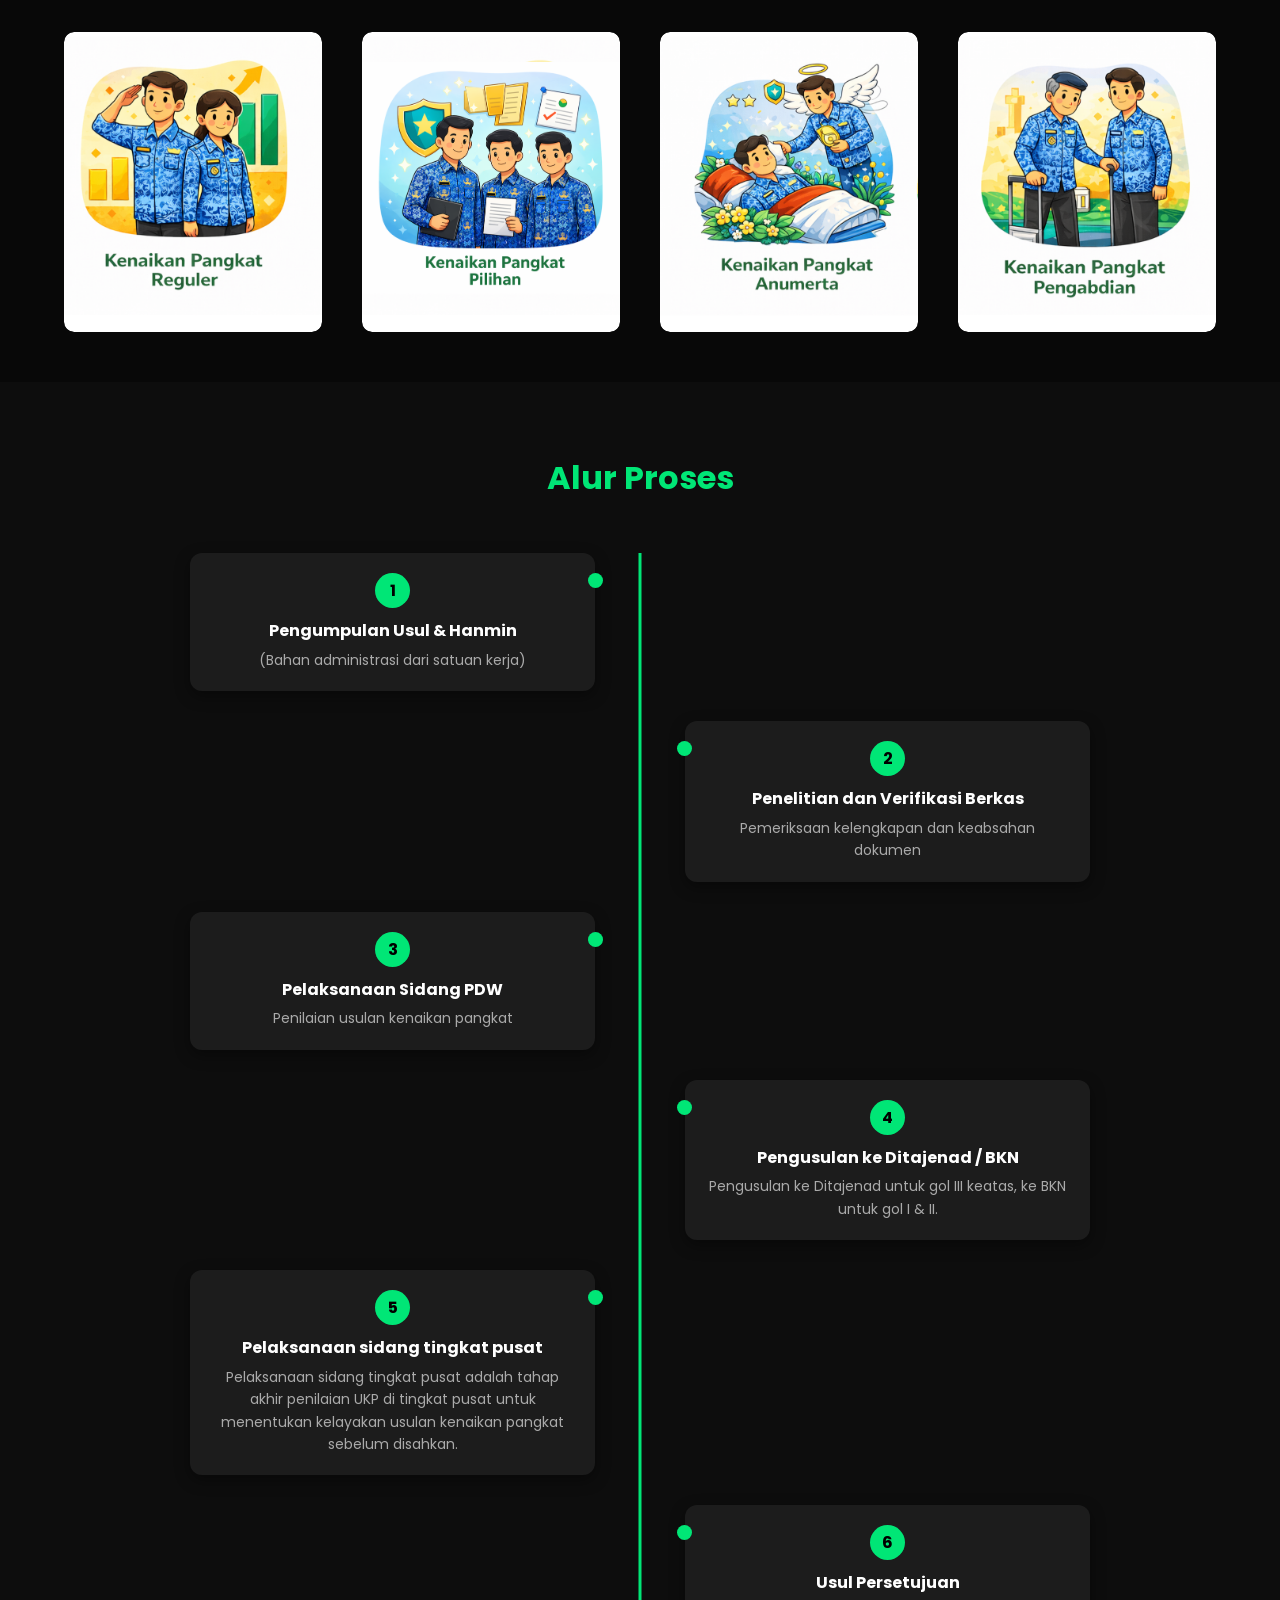
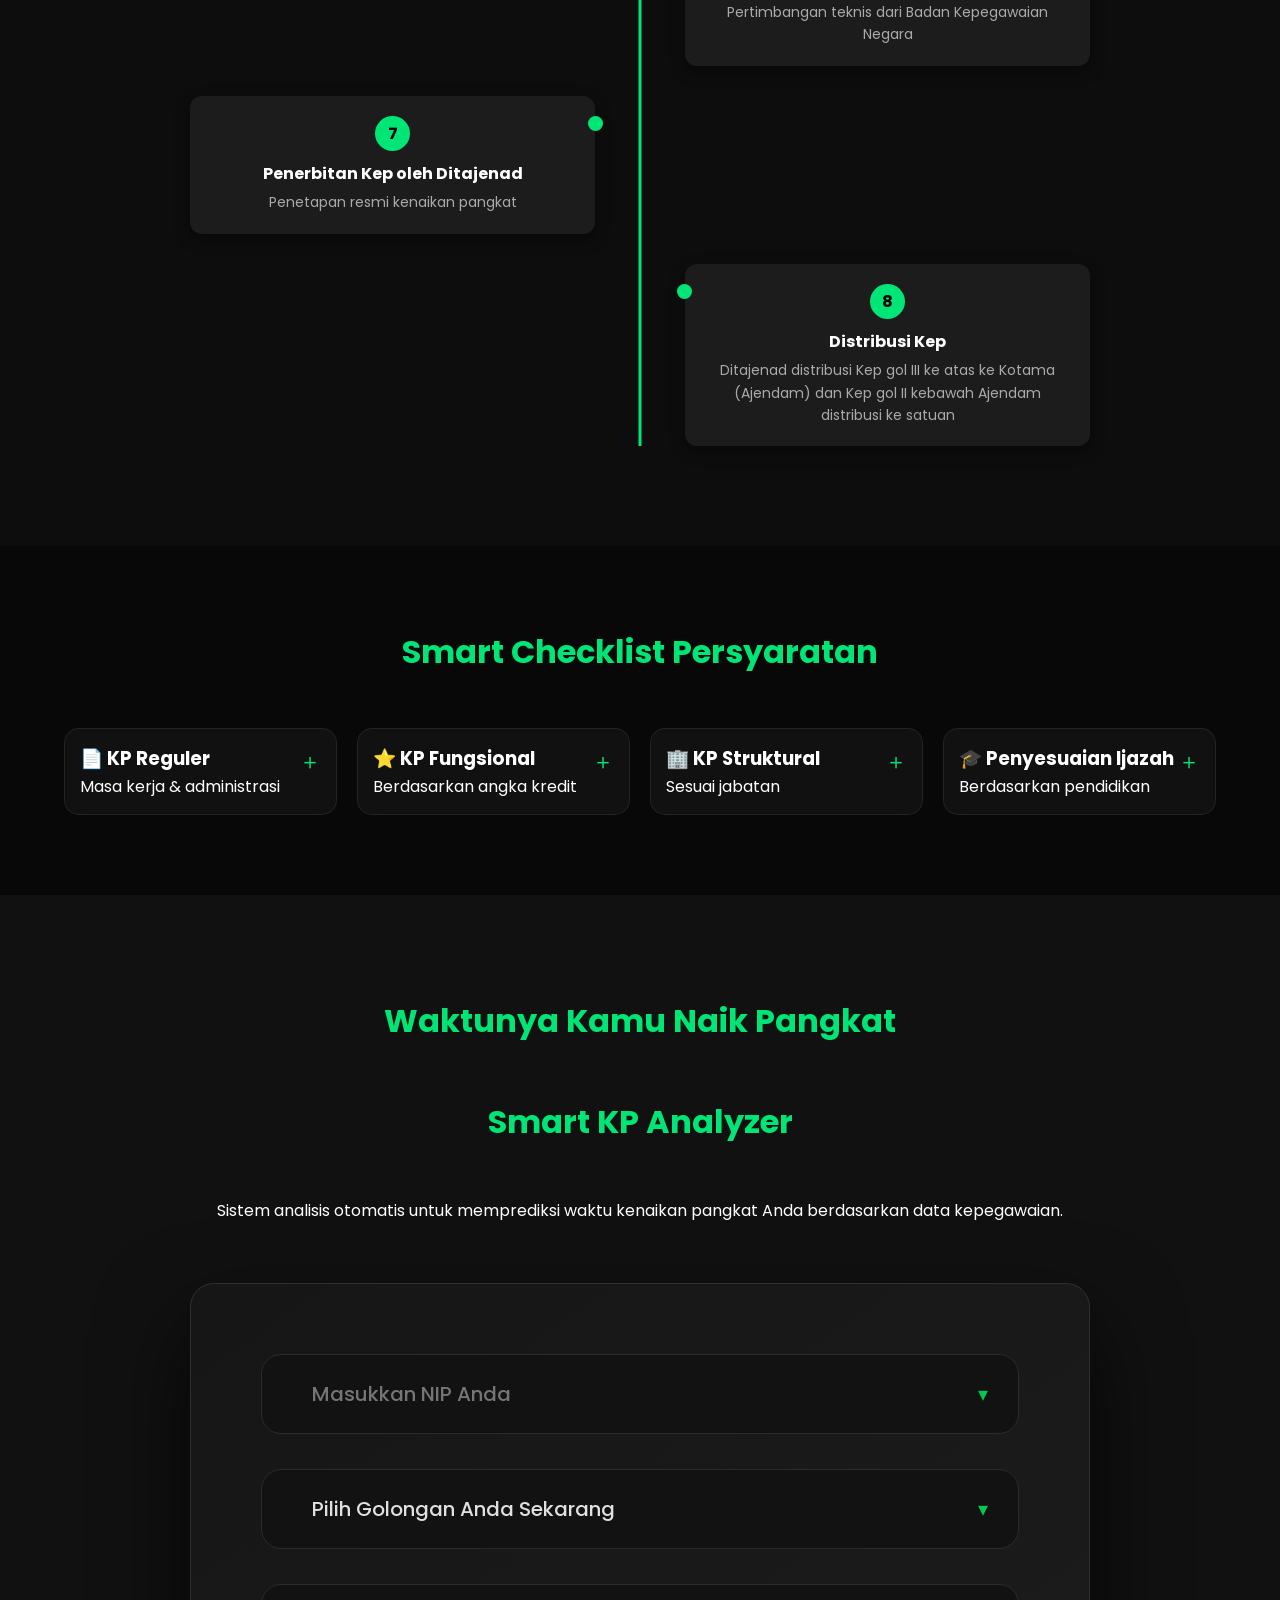
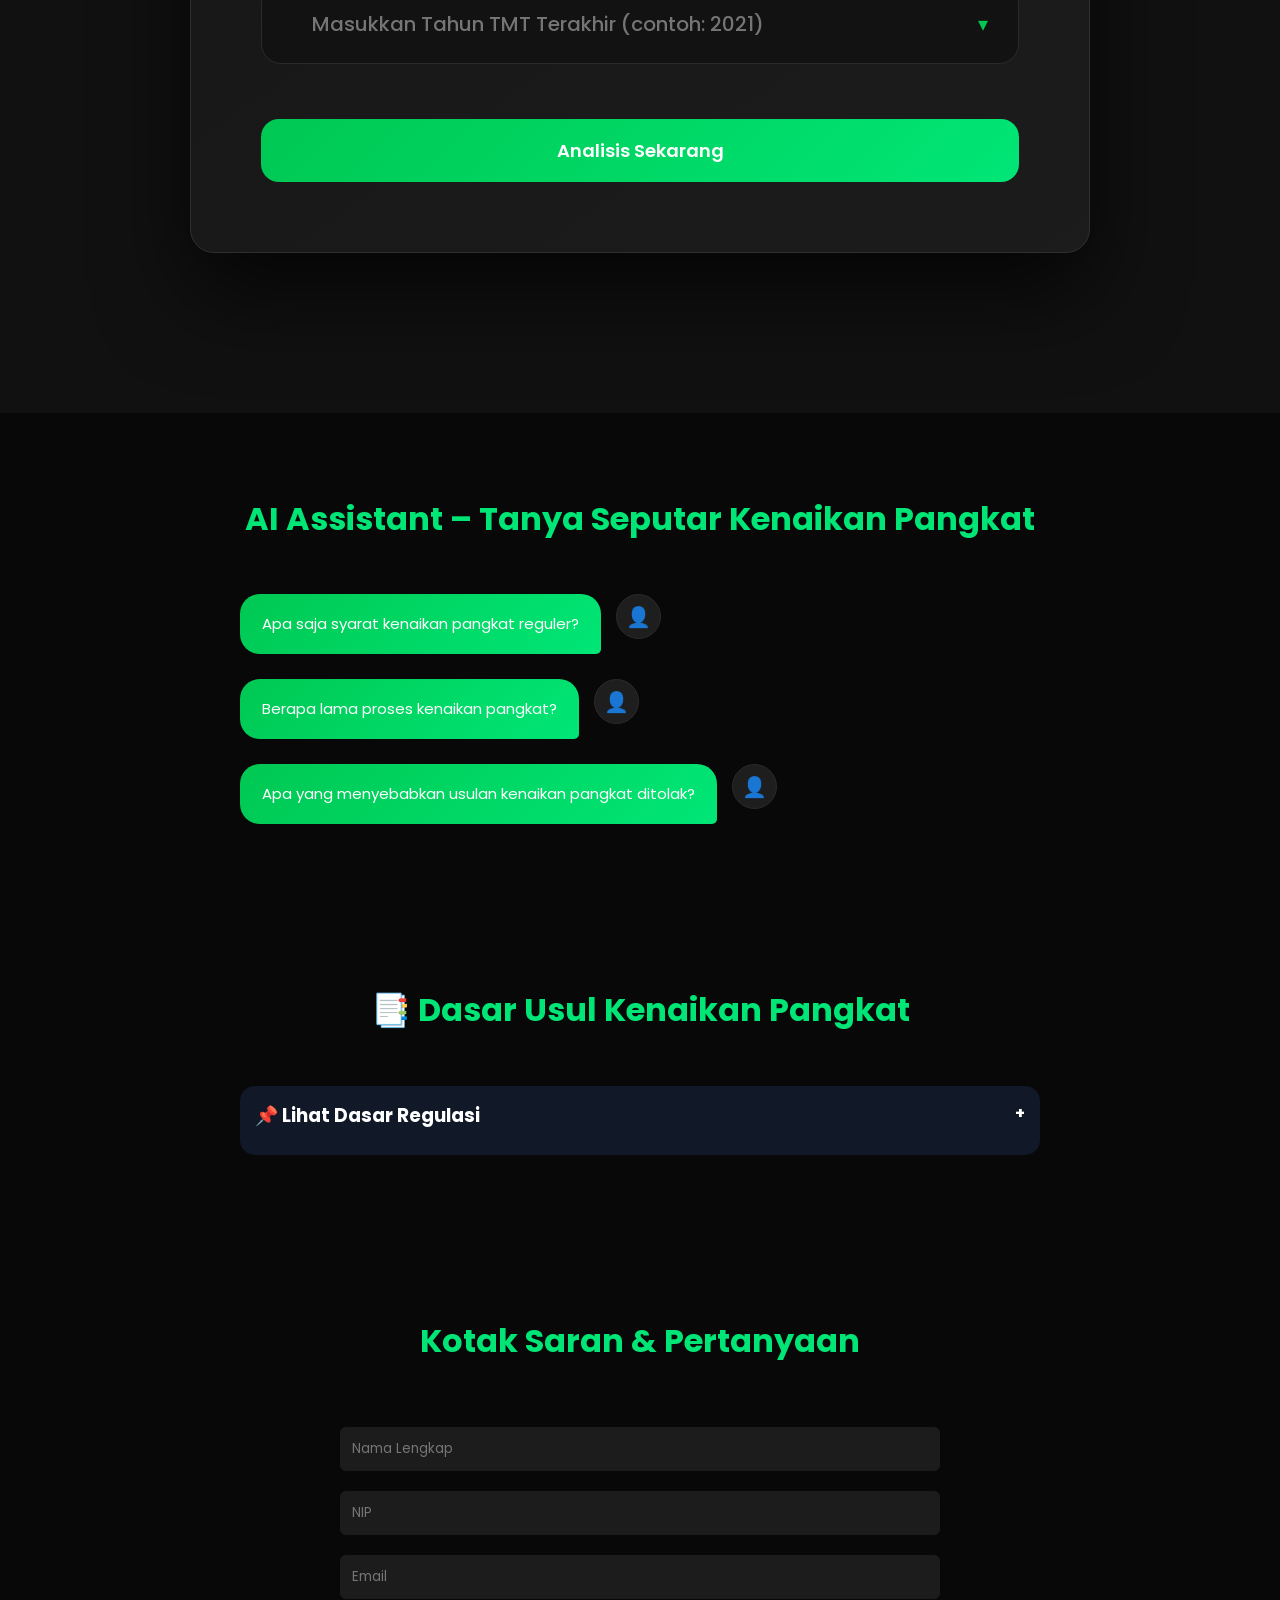
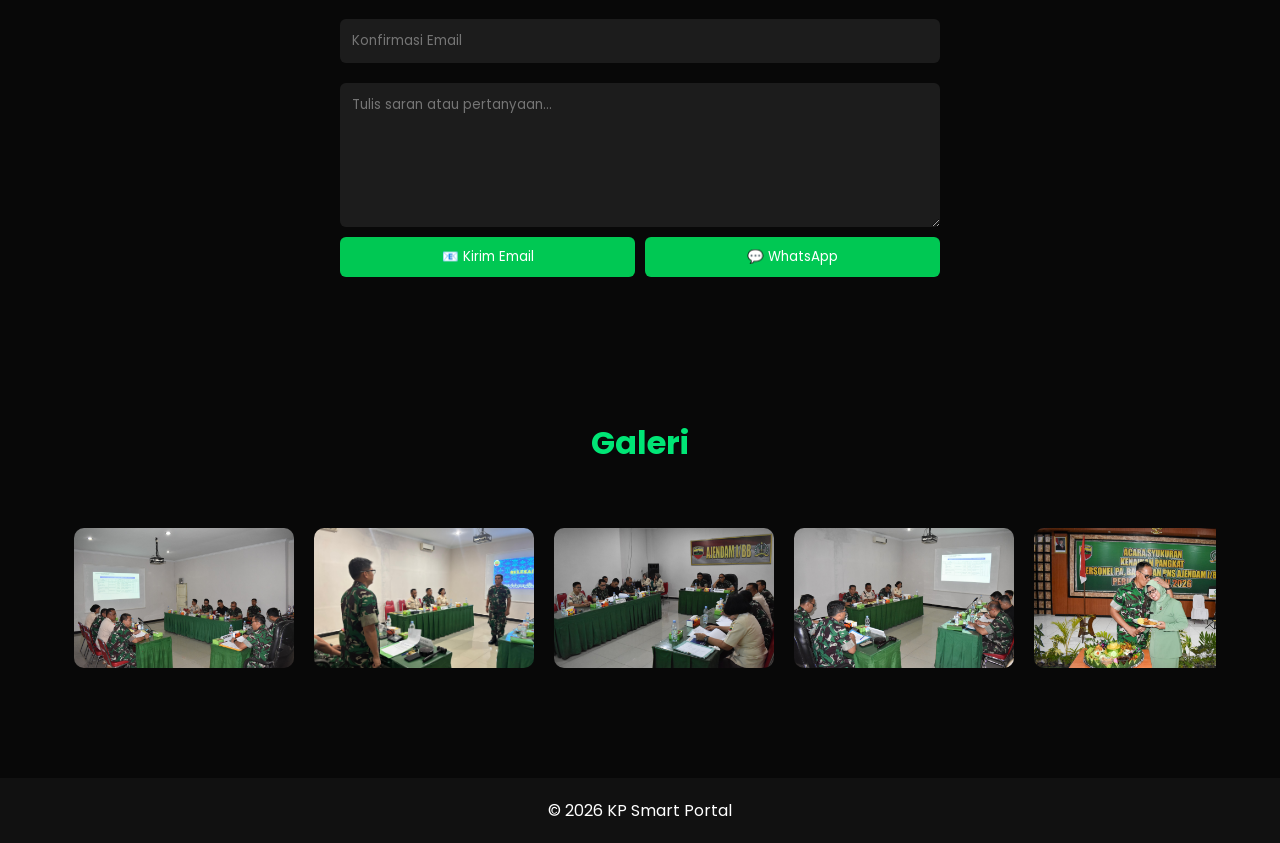
==== commit ecc6cc99: "add add" ====
--- a/index.html
+++ b/index.html
@@ -3,6 +3,7 @@
 <head>
 <meta charset="UTF-8">
 <meta name="viewport" content="width=device-width, initial-scale=1.0">
+<meta name="google-site-verification" content="FjHpEcg3Cv6Ed-tO3Q3WPu1eHy3QWZKSeTHKx17amds" />
 <title>KP Smart Portal</title>
 
 <link rel="stylesheet" href="style.css">
@@ -43,7 +44,7 @@
     <!-- <img src="images/logo.png" alt="Logo" class="hero-img"> -->
     <img src="images/kaajen.png" alt="Ajendam" class="hero-img-kaajen">
 </div>
-        <div>Sistem Informasi Digital</div>
+        <div>UKP PNS KODAM 1/BB</div>
 
         <h1>
             Selamat Datang di <br>
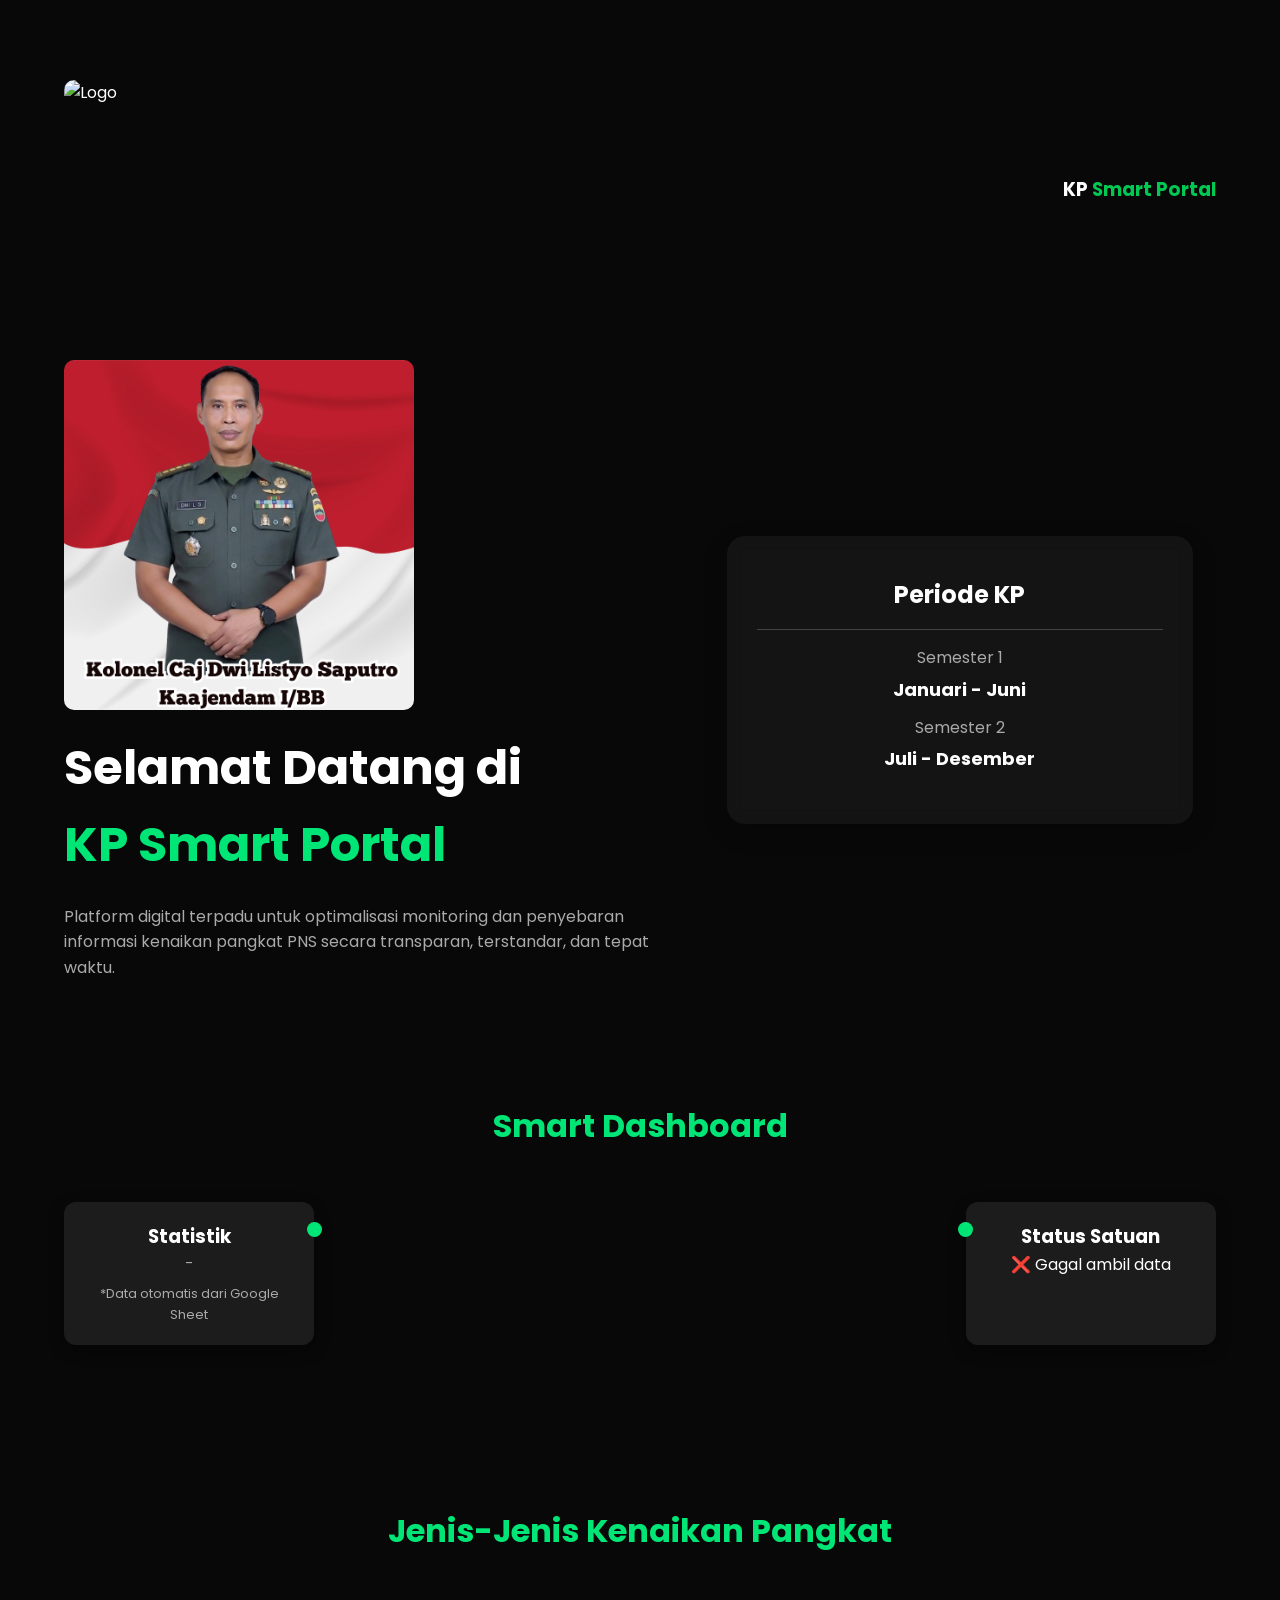
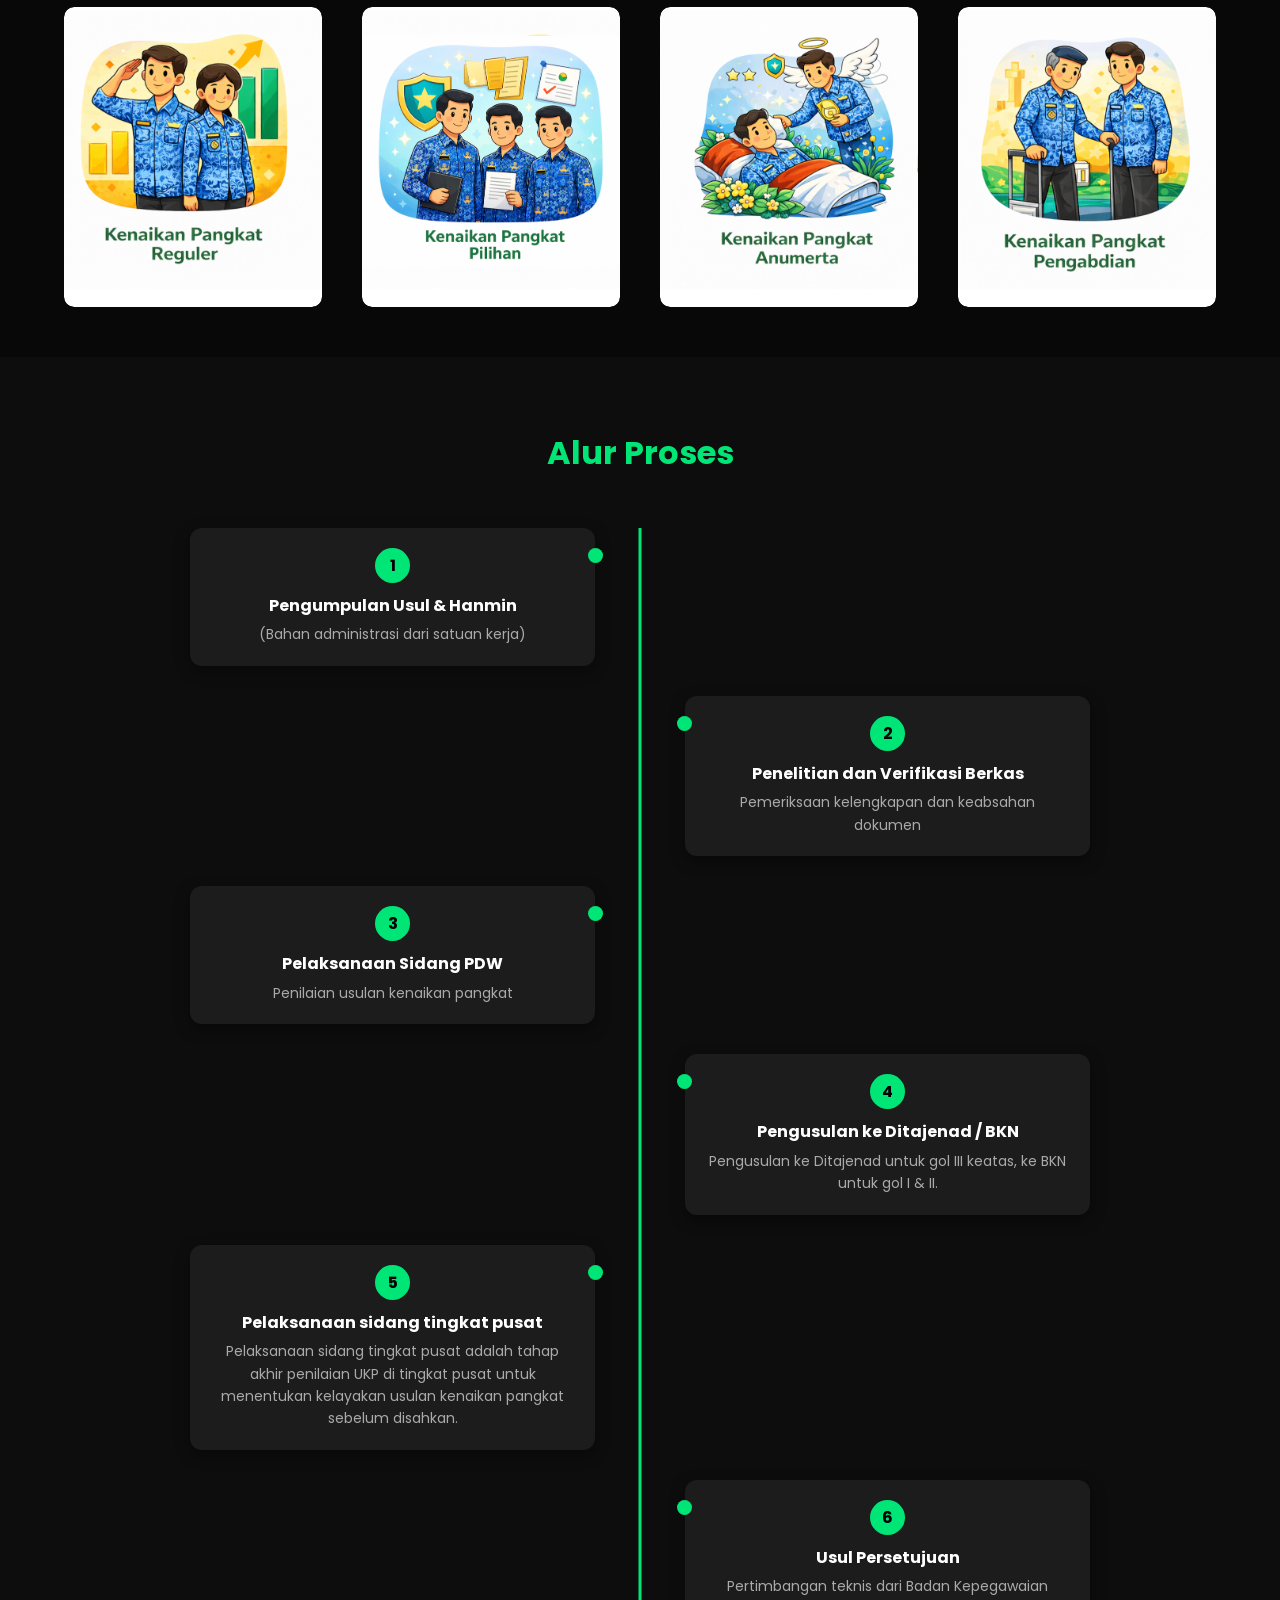
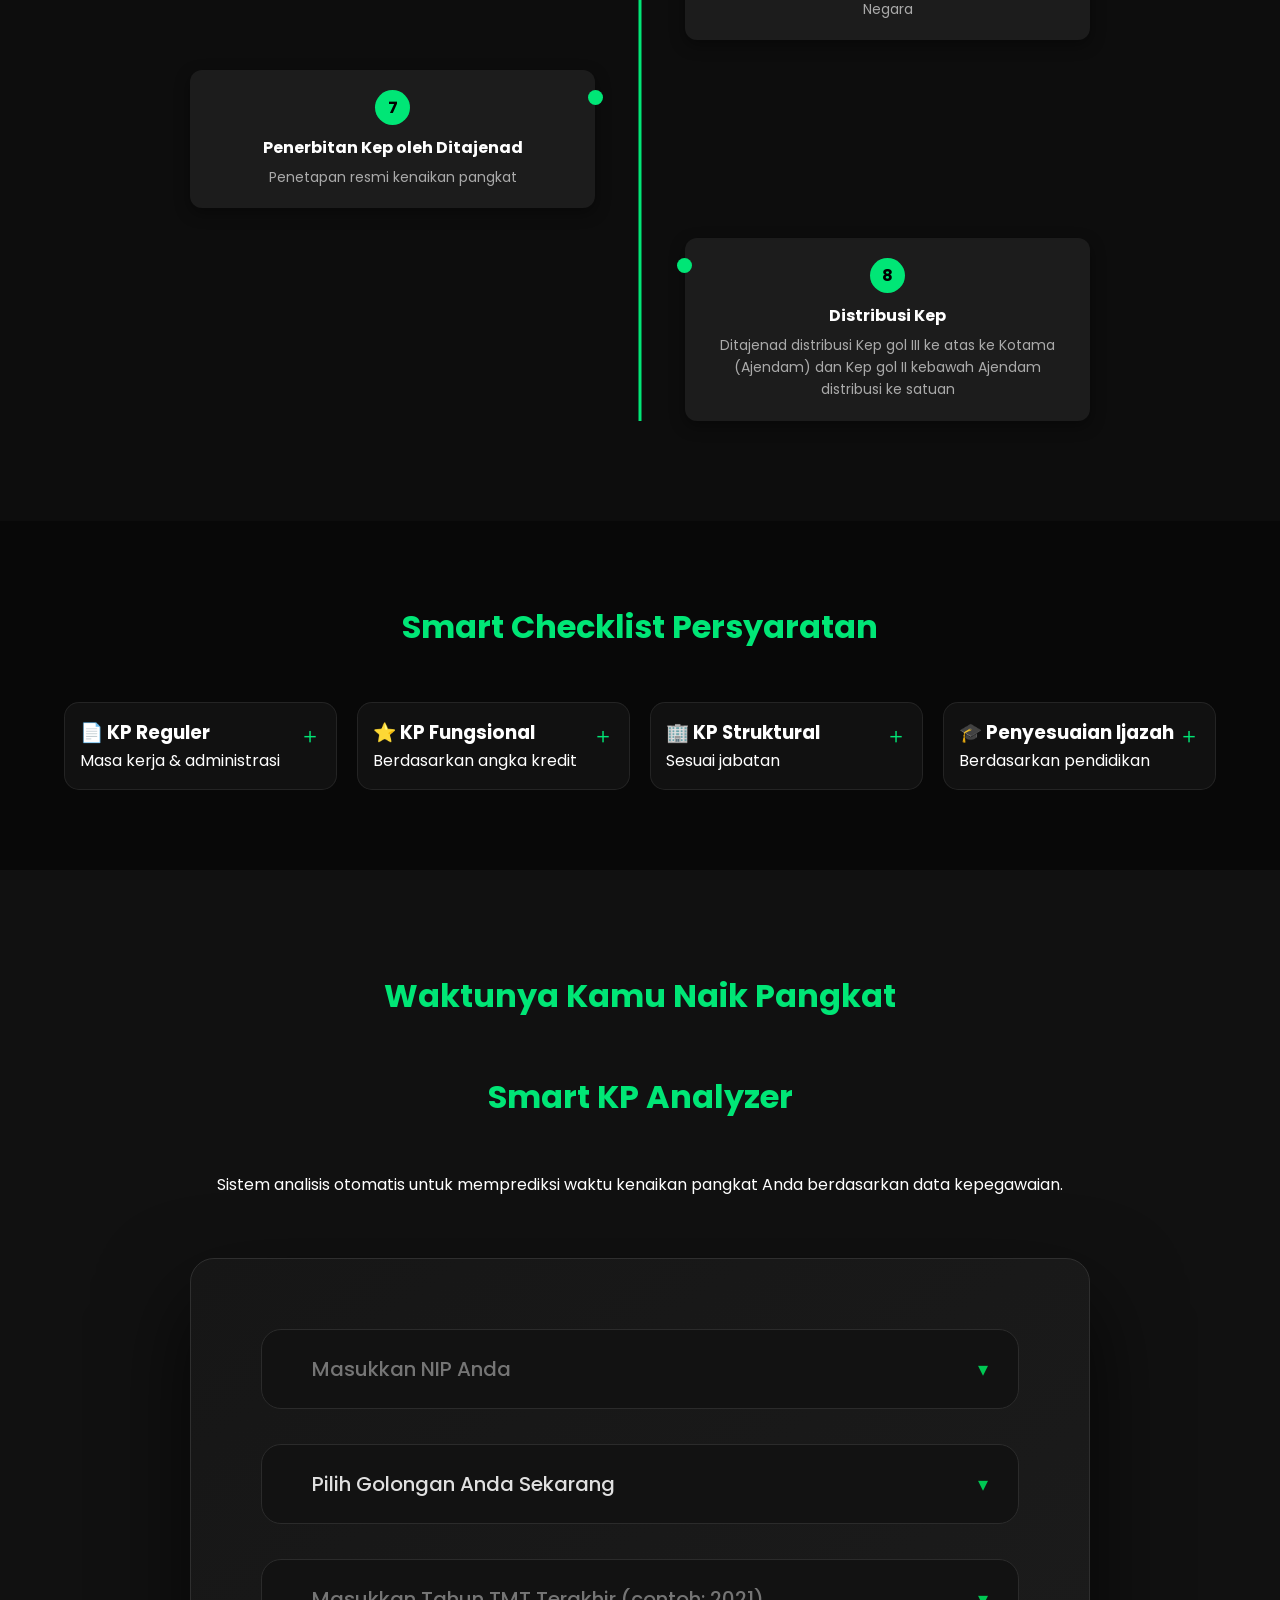
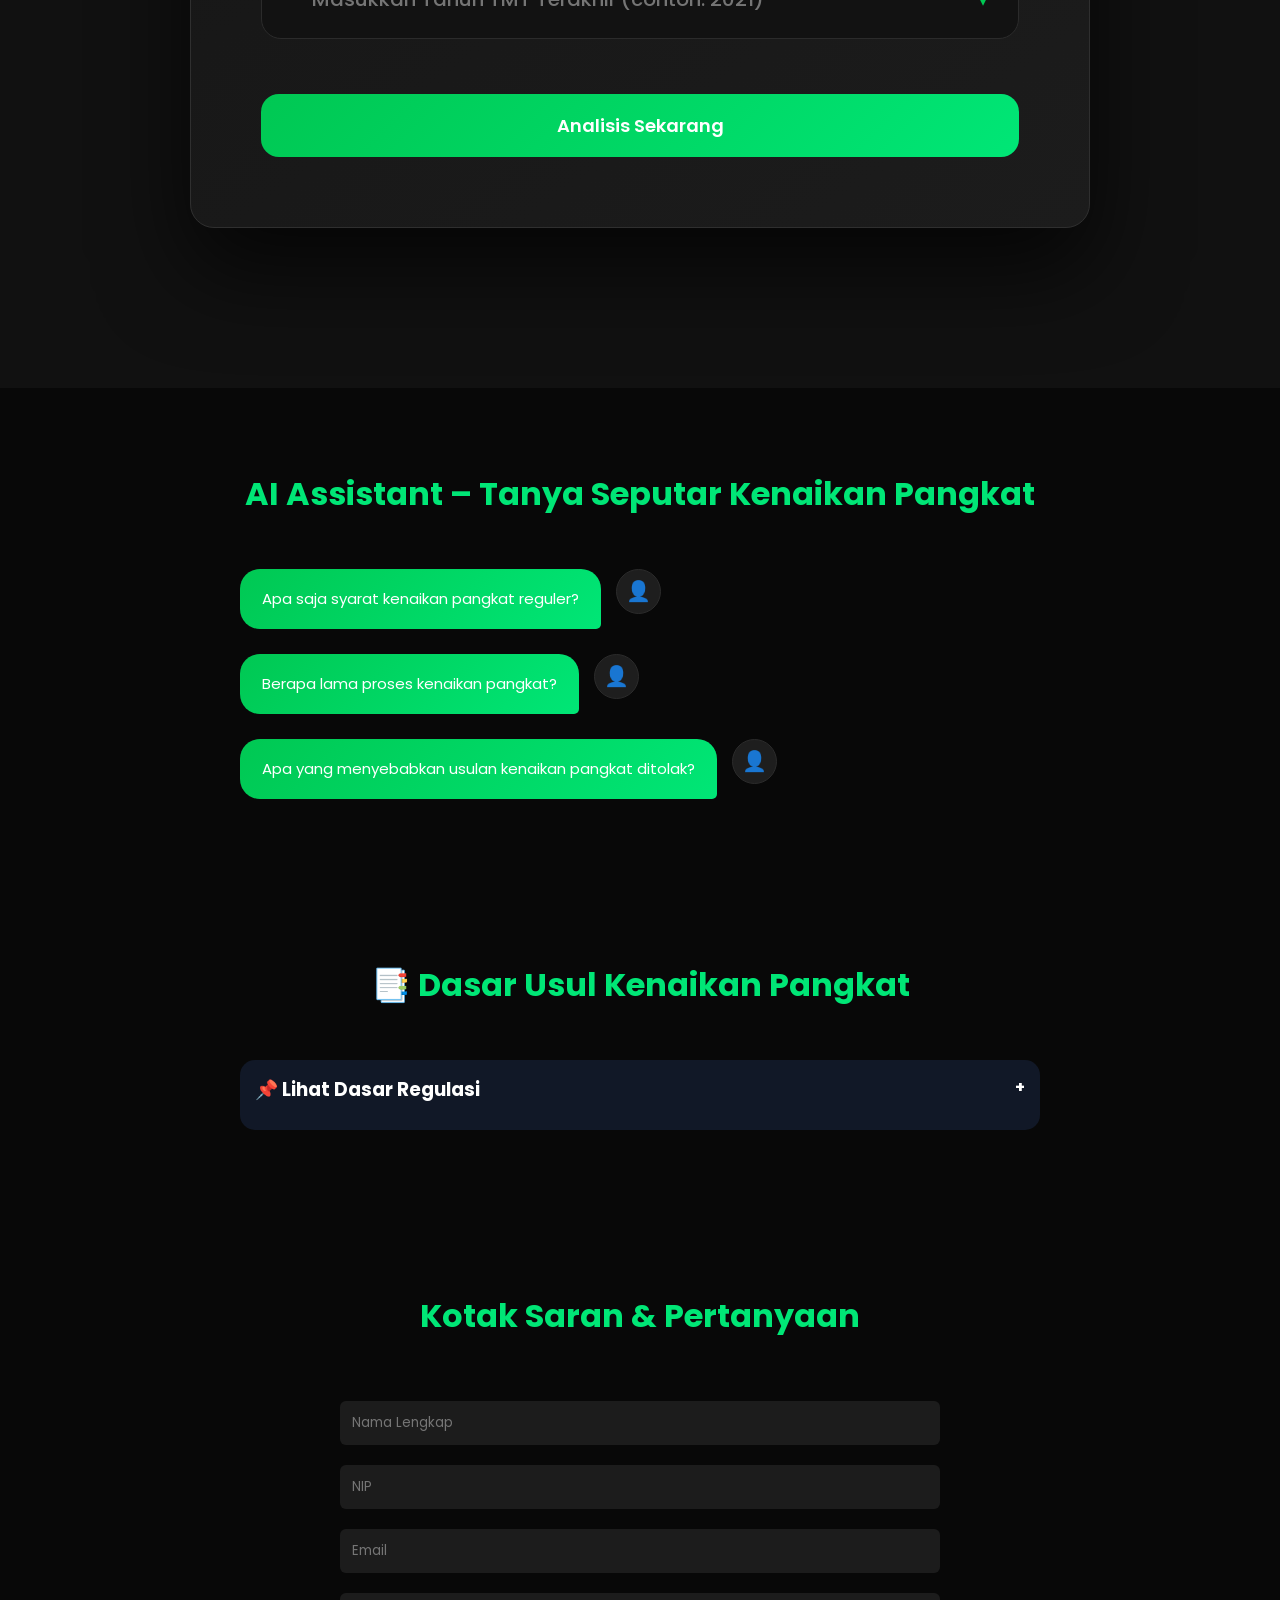
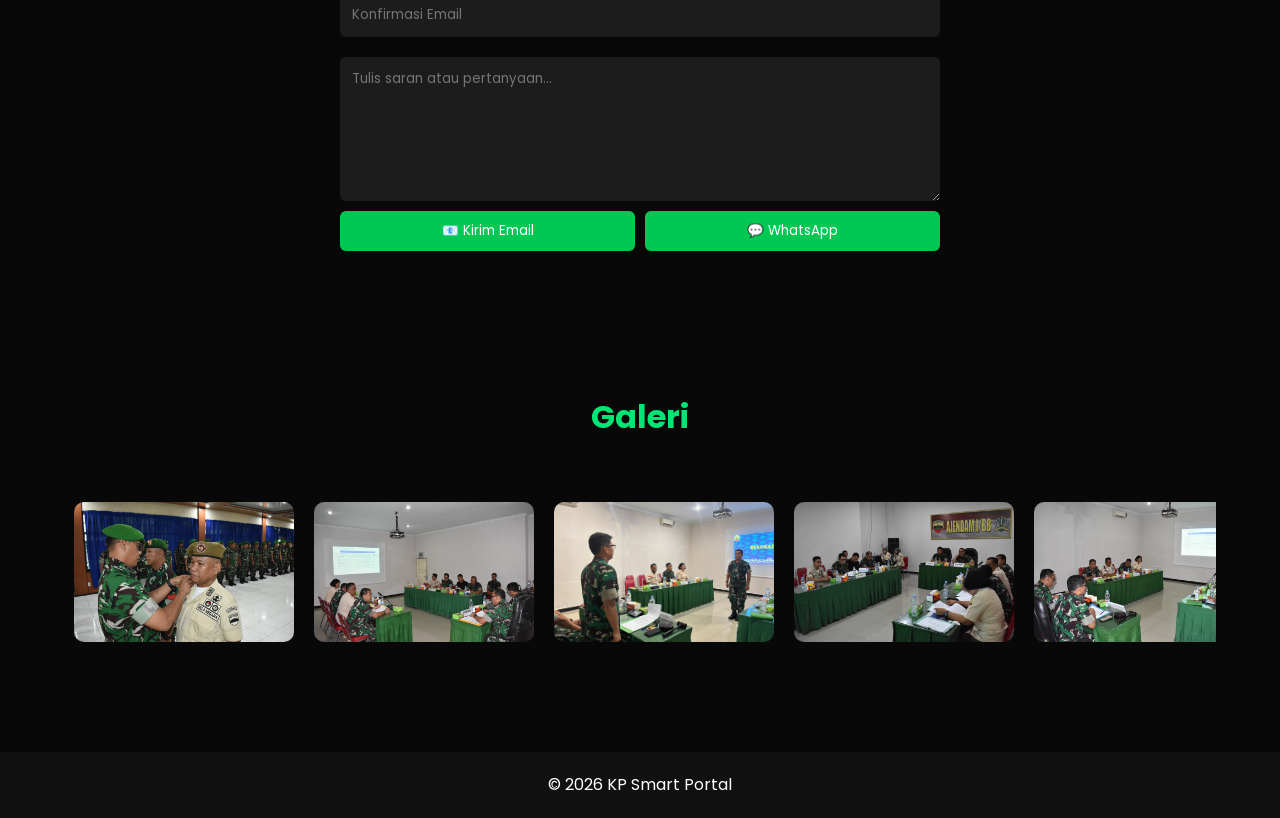
==== commit 6639a06b: "add add" ====
--- a/index.html
+++ b/index.html
@@ -44,7 +44,12 @@
     <!-- <img src="images/logo.png" alt="Logo" class="hero-img"> -->
     <img src="images/kaajen.png" alt="Ajendam" class="hero-img-kaajen">
 </div>
-        <div>UKP PNS KODAM 1/BB</div>
+        <!-- <div>UKP PNS KODAM 1/BB</div> -->
+         <title>UKP PNS Kodam I/BB - KP Smart Portal</title>
+
+<meta name="description" content="Sistem usulan kenaikan pangkat PNS Kodam I/Bukit Barisan berbasis website.">
+
+<meta name="keywords" content="UKP PNS Kodam, KP Smart Portal, kenaikan pangkat PNS">
 
         <h1>
             Selamat Datang di <br>
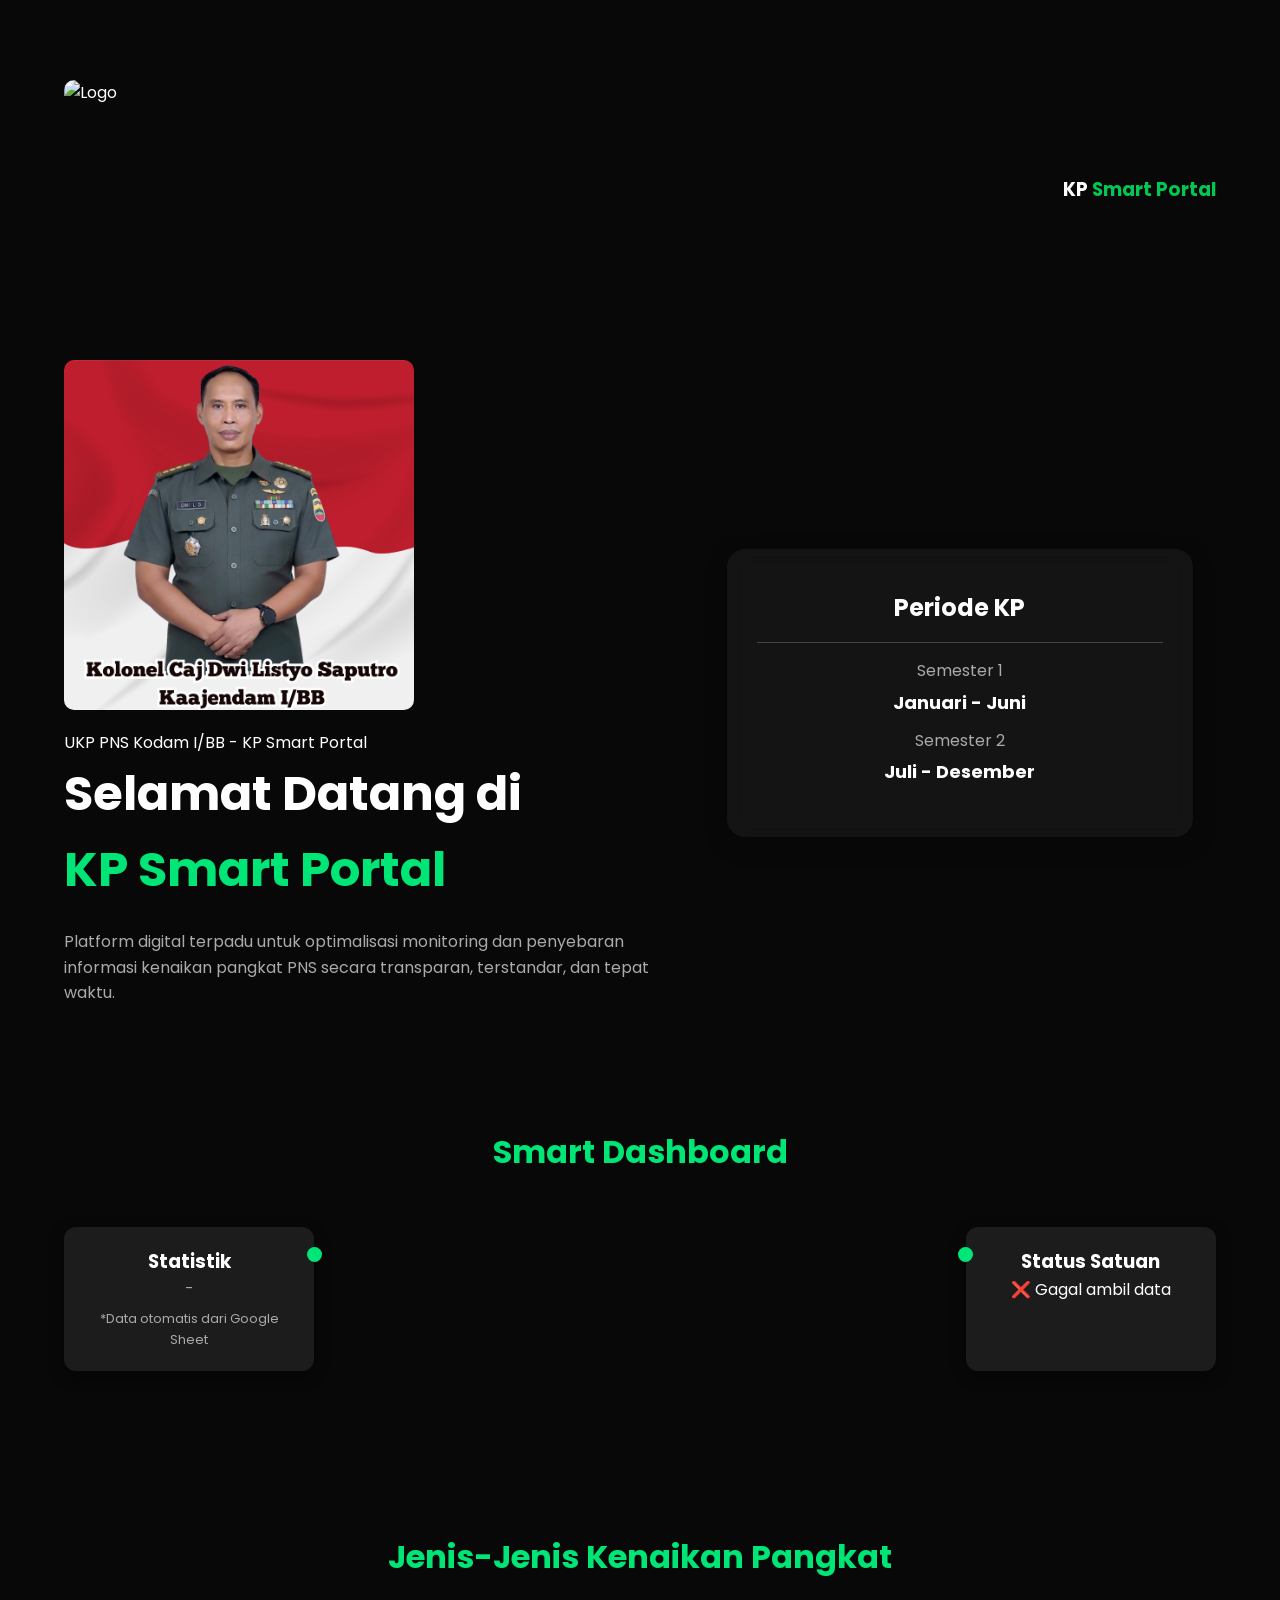
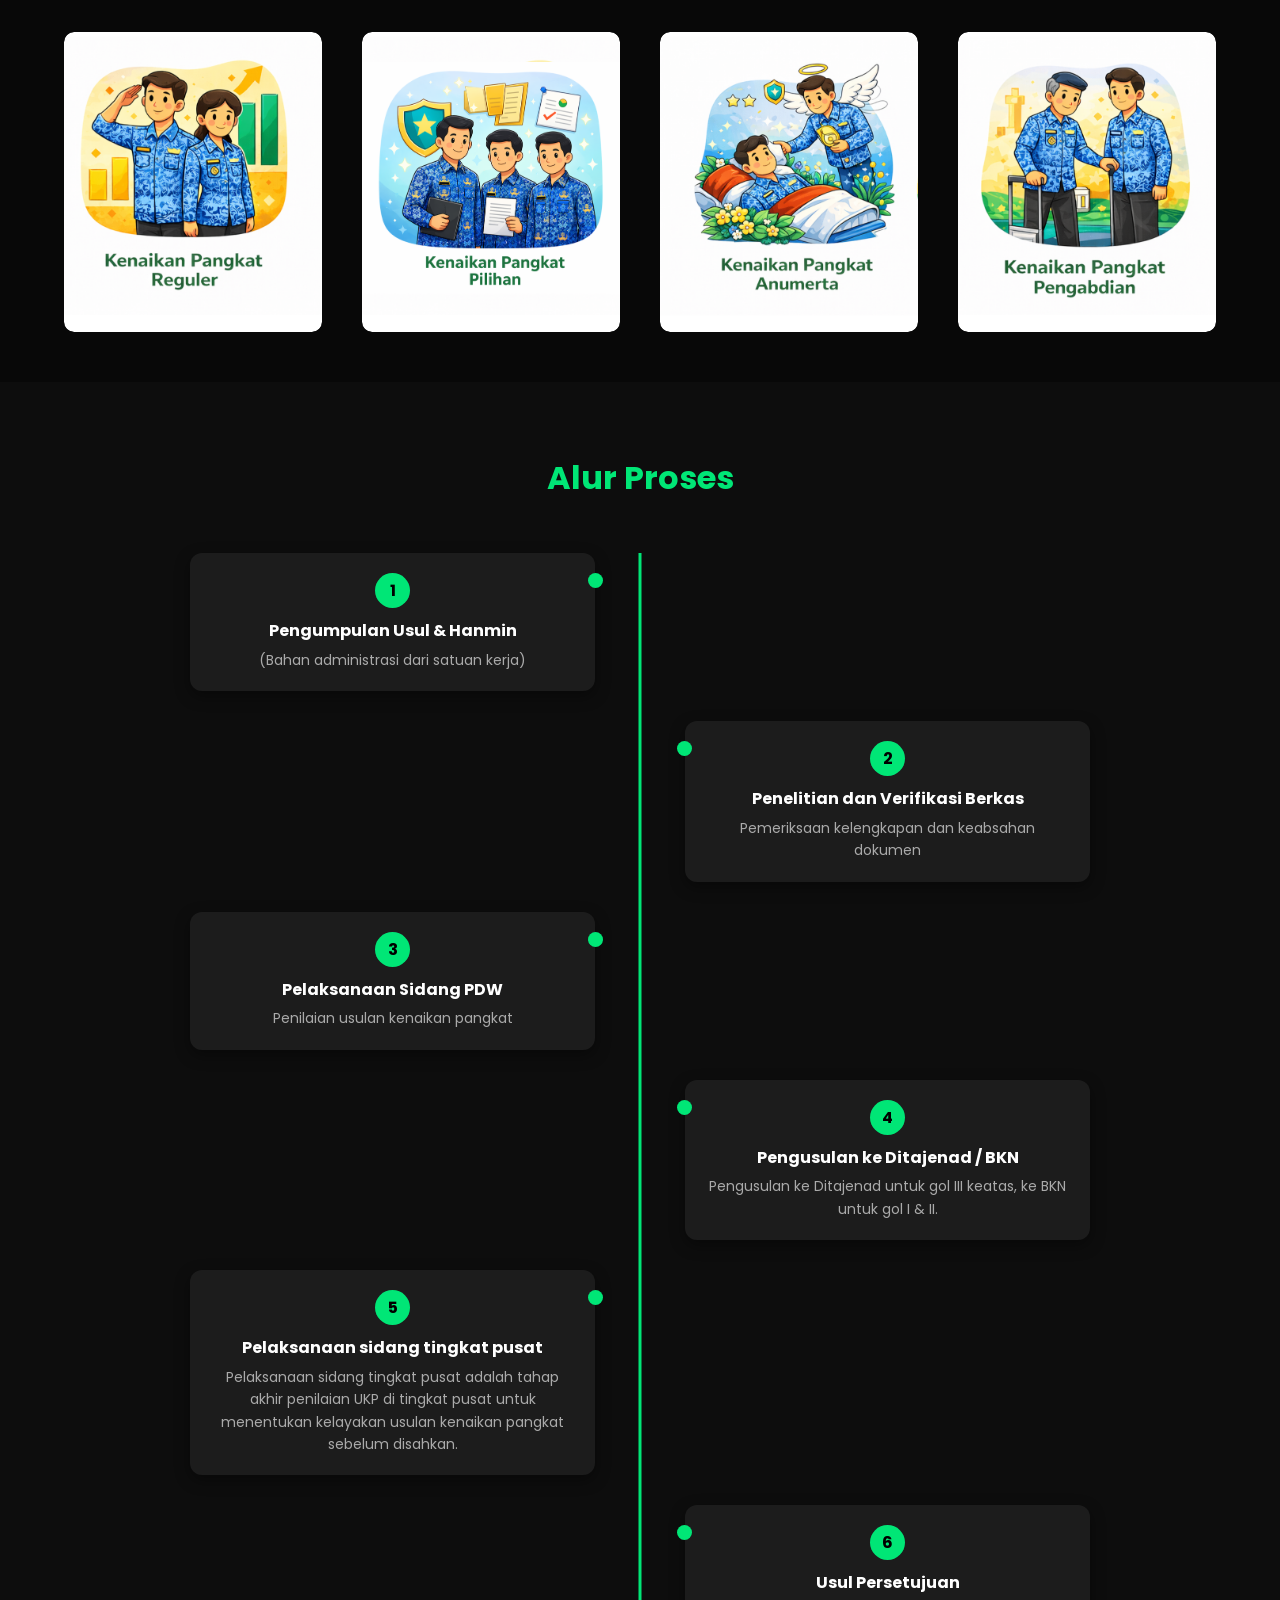
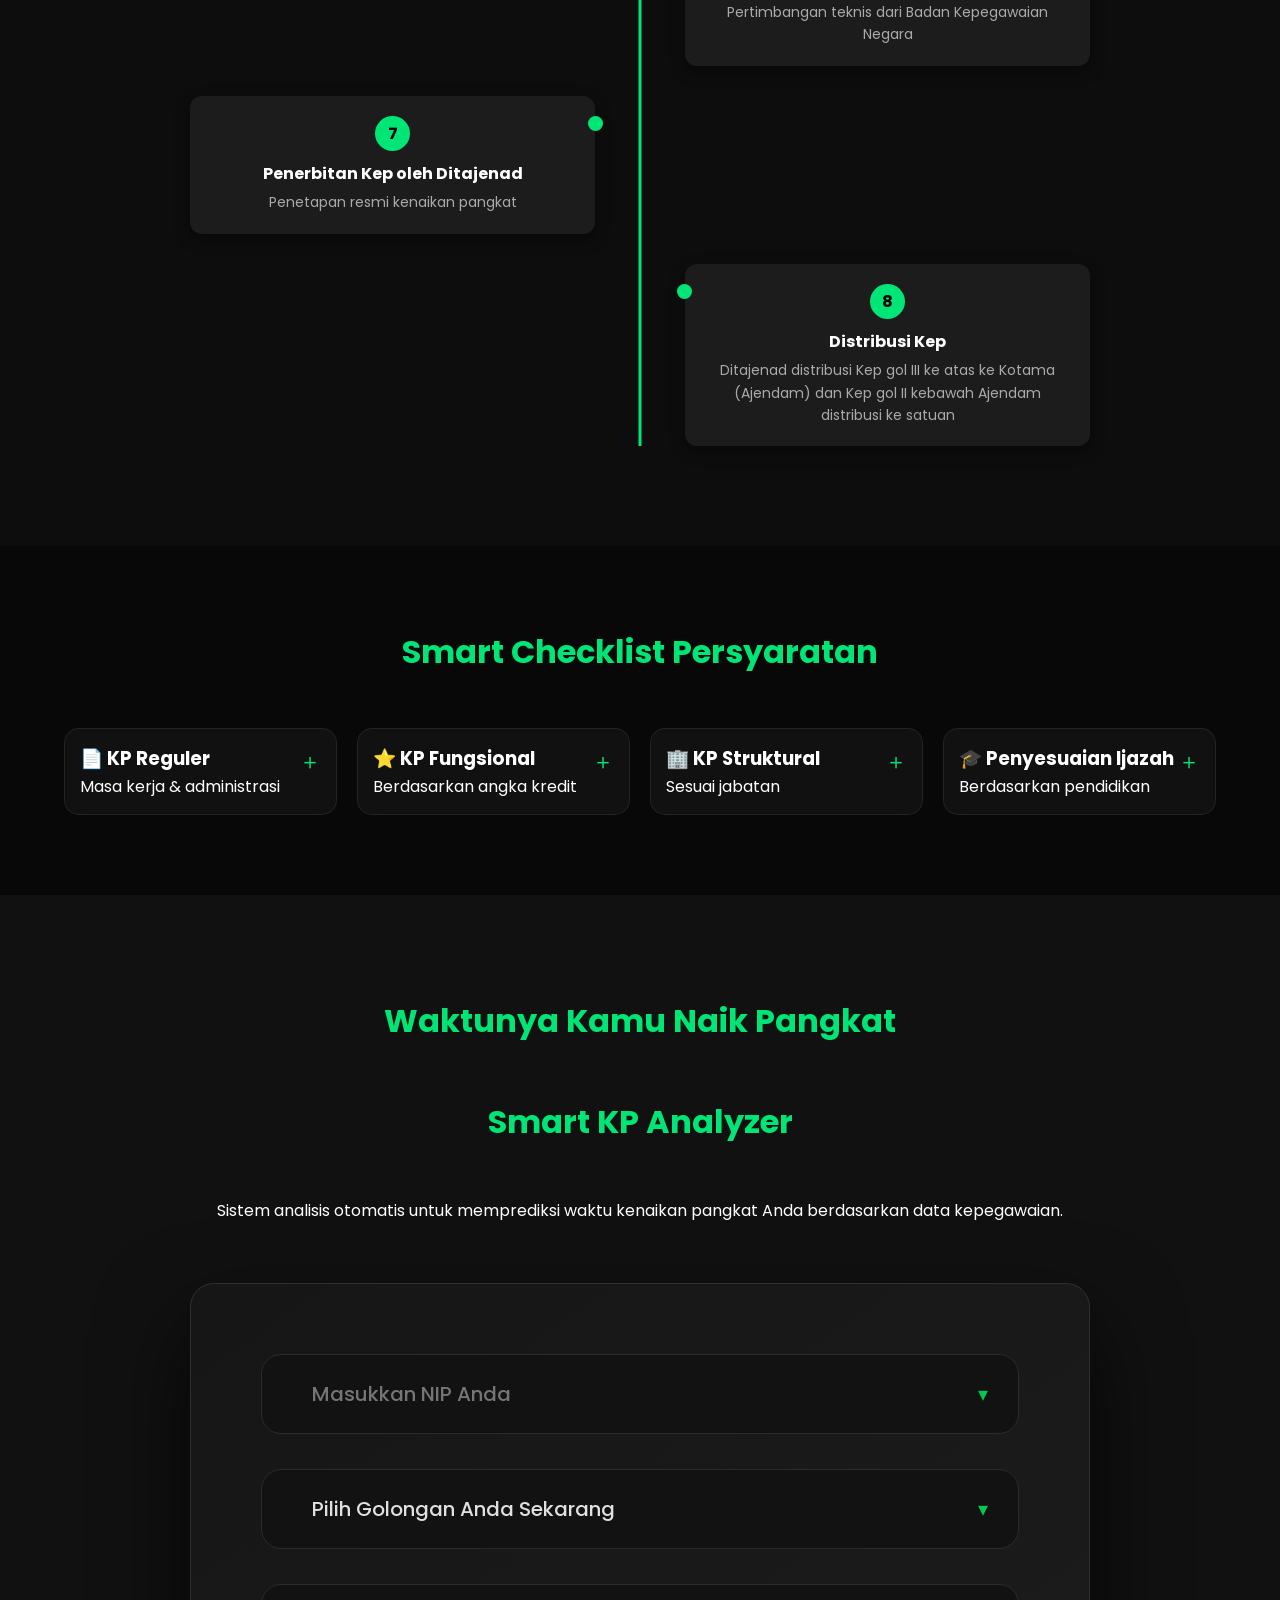
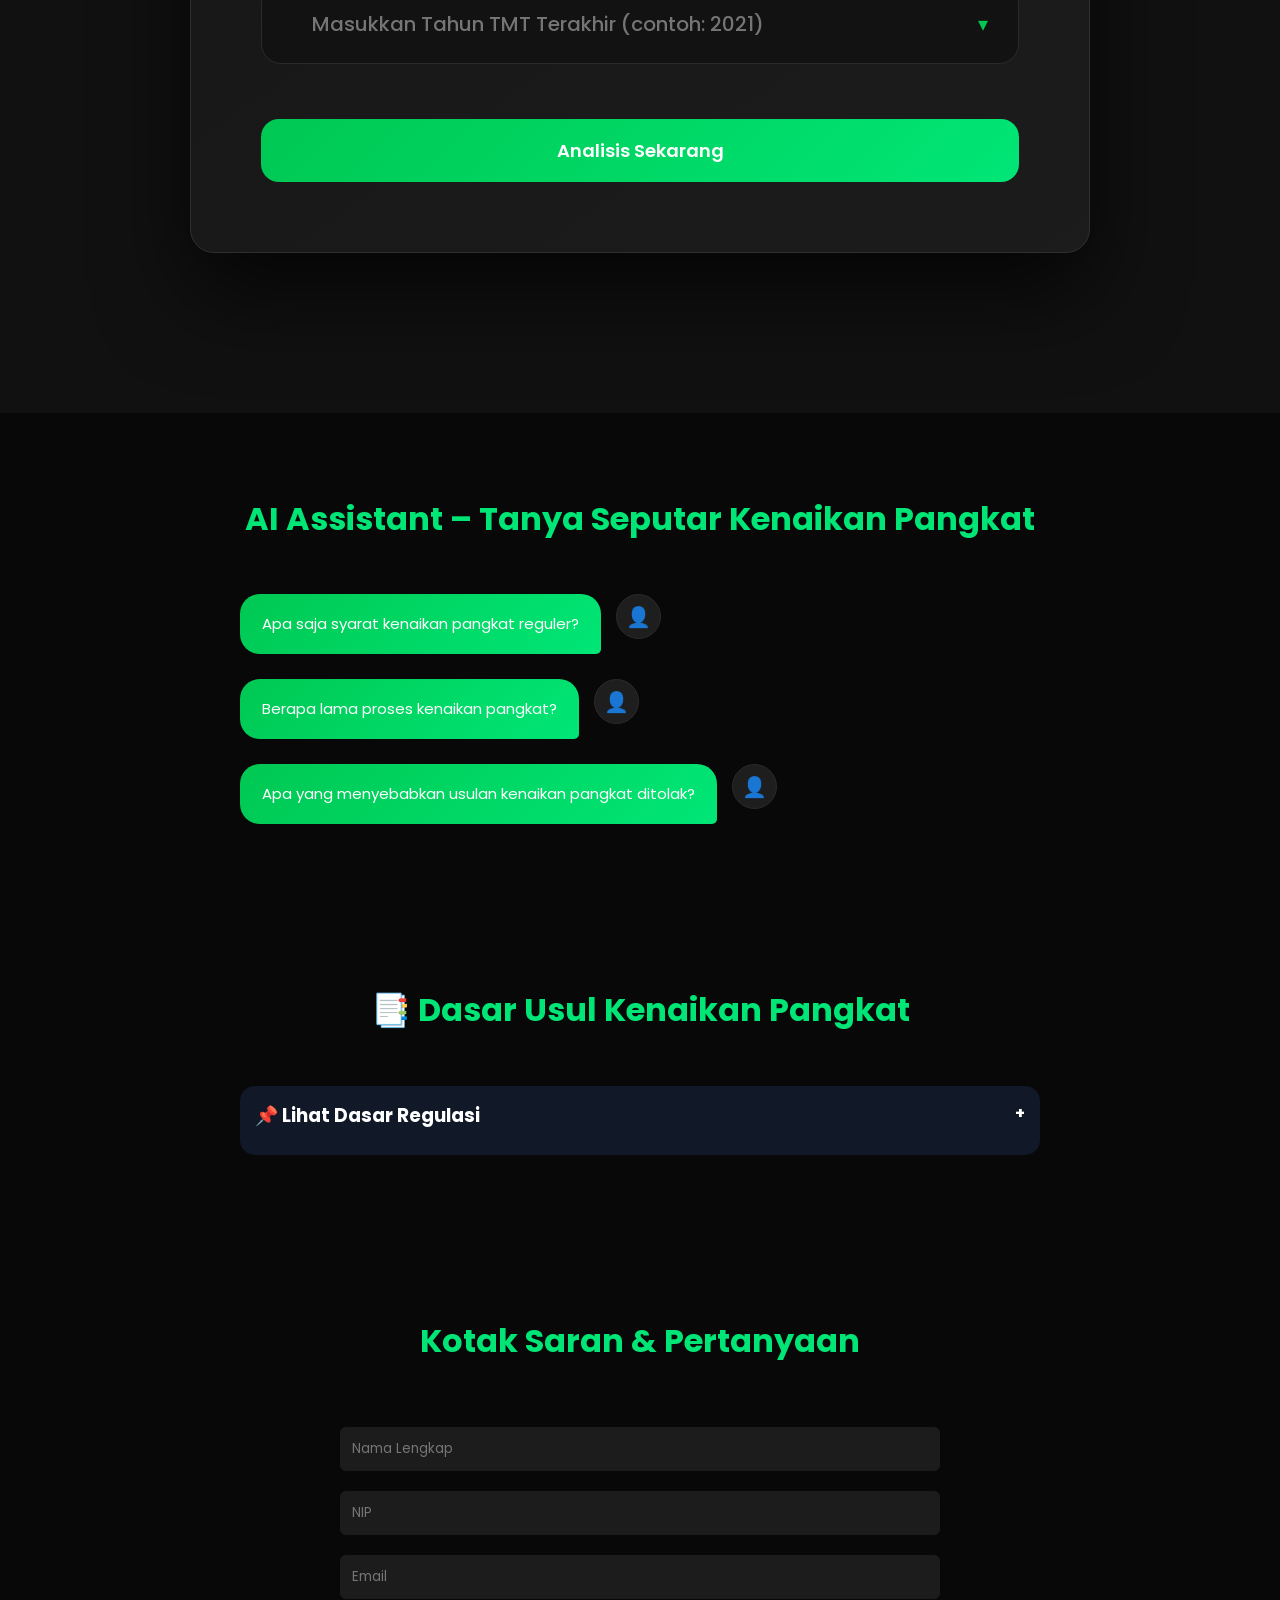
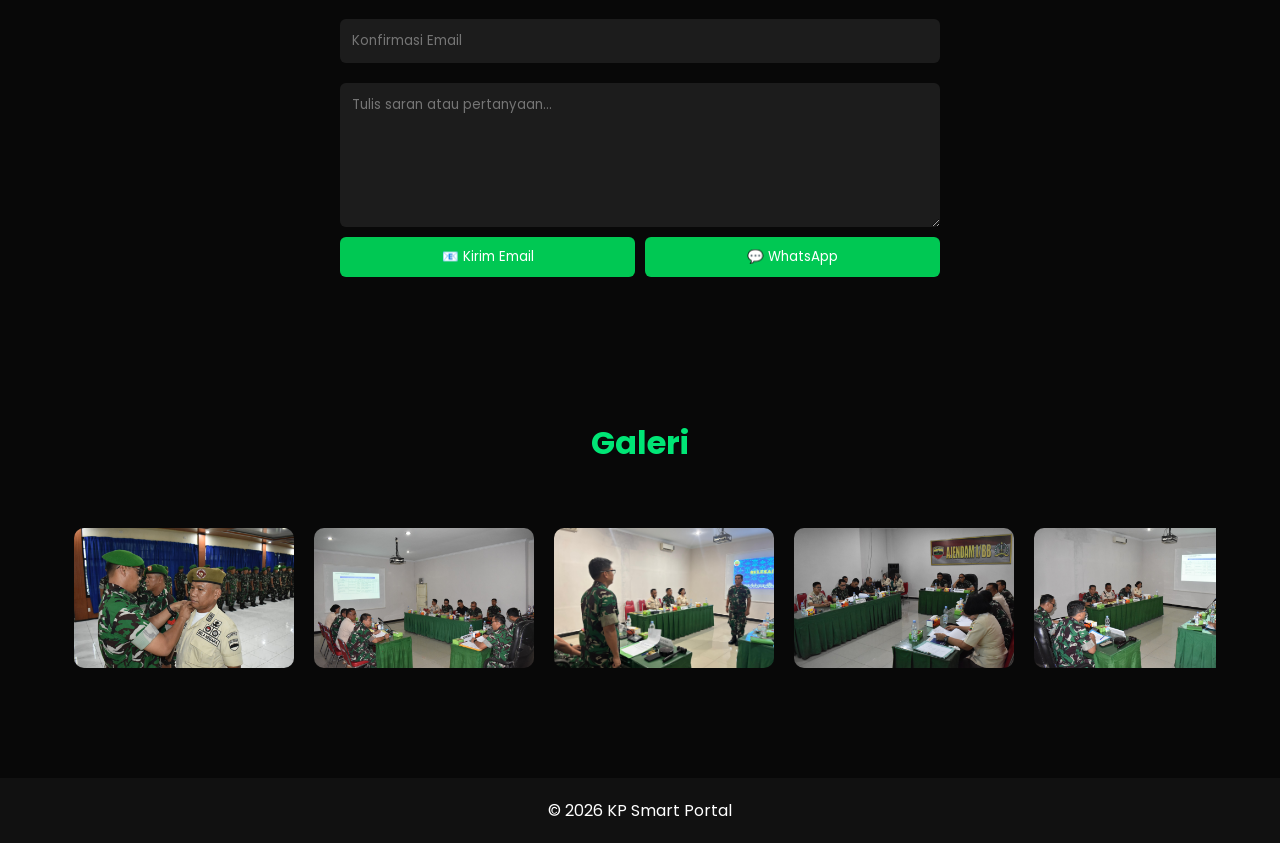
==== commit 557ed023: "add add" ====
--- a/index.html
+++ b/index.html
@@ -1,9 +1,13 @@
 <!DOCTYPE html>
 <html lang="id">
 <head>
+  <title>UKP PNS Kodam I/BB - KP Smart Portal</title>
 <meta charset="UTF-8">
 <meta name="viewport" content="width=device-width, initial-scale=1.0">
 <meta name="google-site-verification" content="FjHpEcg3Cv6Ed-tO3Q3WPu1eHy3QWZKSeTHKx17amds" />
+<meta name="description" content="Sistem usulan kenaikan pangkat PNS Kodam I/Bukit Barisan berbasis website.">
+
+<meta name="keywords" content="UKP PNS Kodam, KP Smart Portal, kenaikan pangkat PNS">
 <title>KP Smart Portal</title>
 
 <link rel="stylesheet" href="style.css">
@@ -44,12 +48,10 @@
     <!-- <img src="images/logo.png" alt="Logo" class="hero-img"> -->
     <img src="images/kaajen.png" alt="Ajendam" class="hero-img-kaajen">
 </div>
-        <!-- <div>UKP PNS KODAM 1/BB</div> -->
-         <title>UKP PNS Kodam I/BB - KP Smart Portal</title>
-
-<meta name="description" content="Sistem usulan kenaikan pangkat PNS Kodam I/Bukit Barisan berbasis website.">
-
-<meta name="keywords" content="UKP PNS Kodam, KP Smart Portal, kenaikan pangkat PNS">
+        <div>UKP PNS Kodam I/BB - KP Smart Portal</div>
+      
+
+
 
         <h1>
             Selamat Datang di <br>
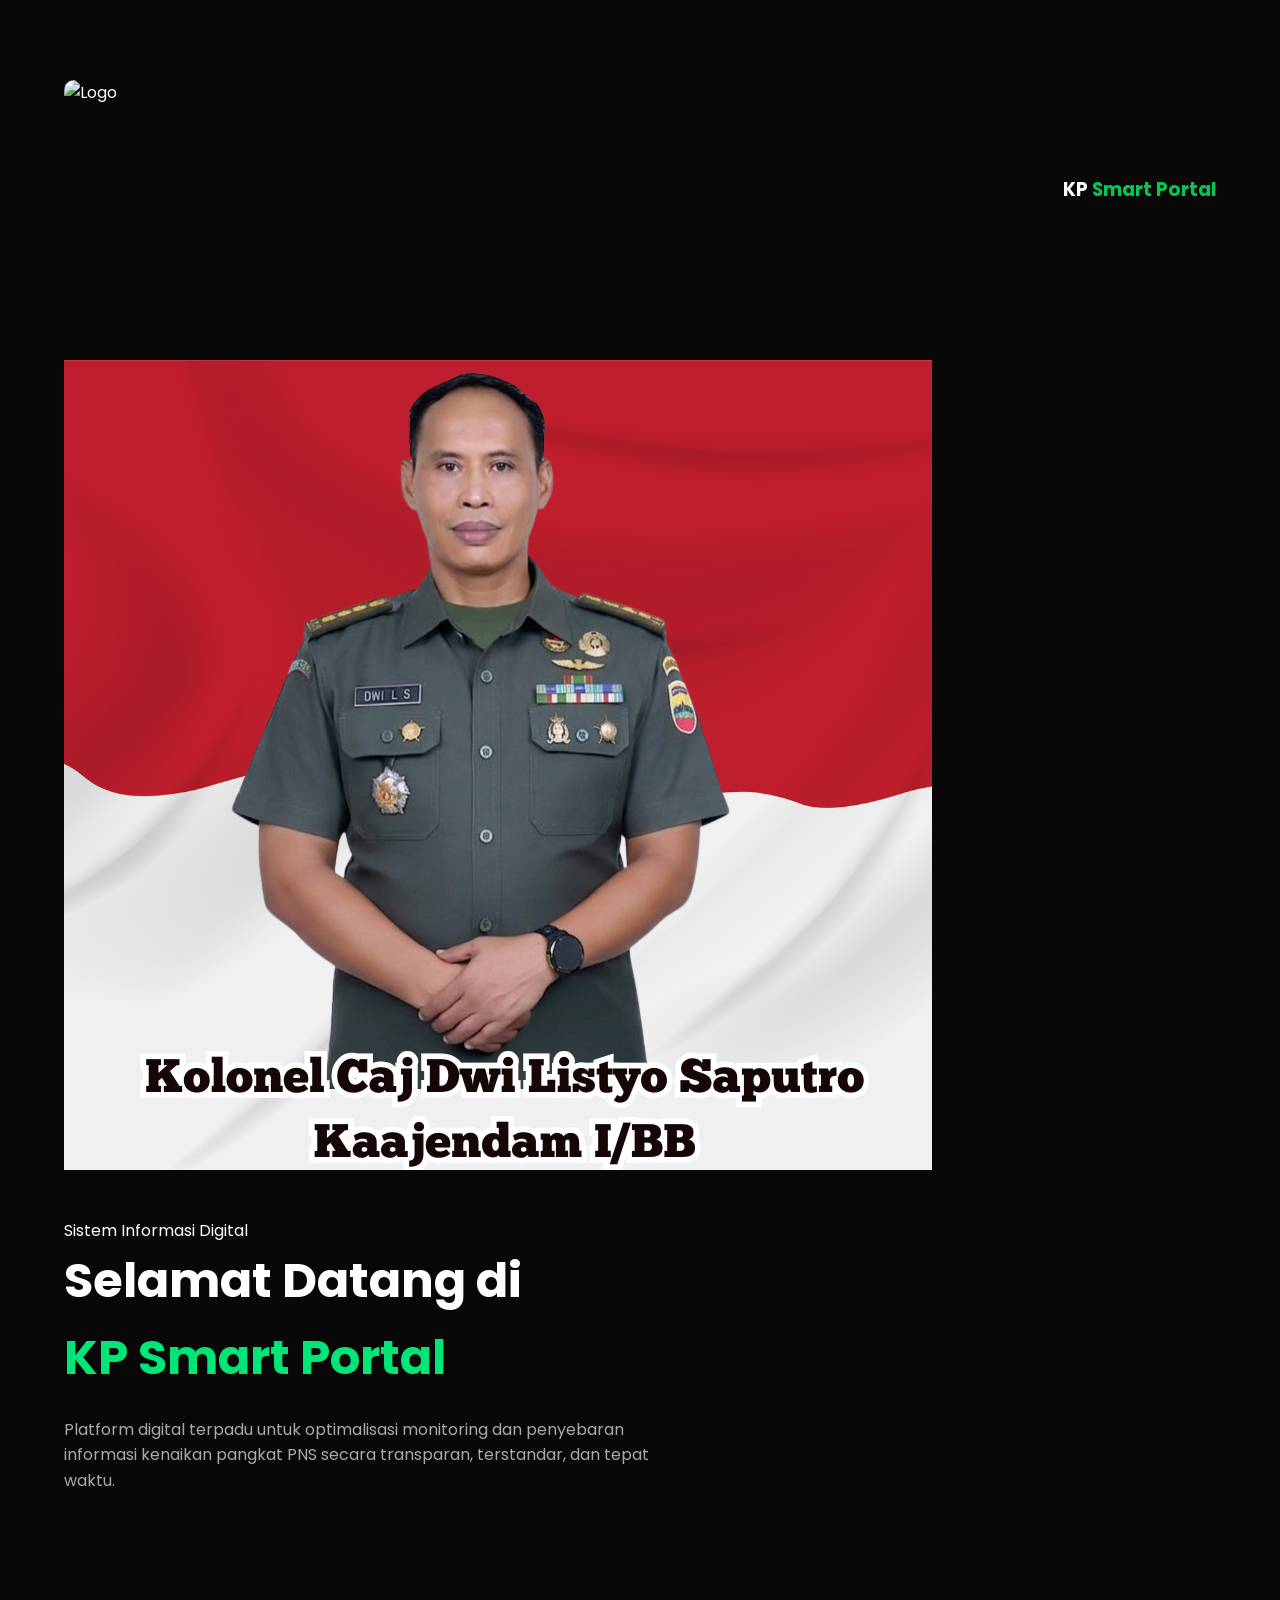
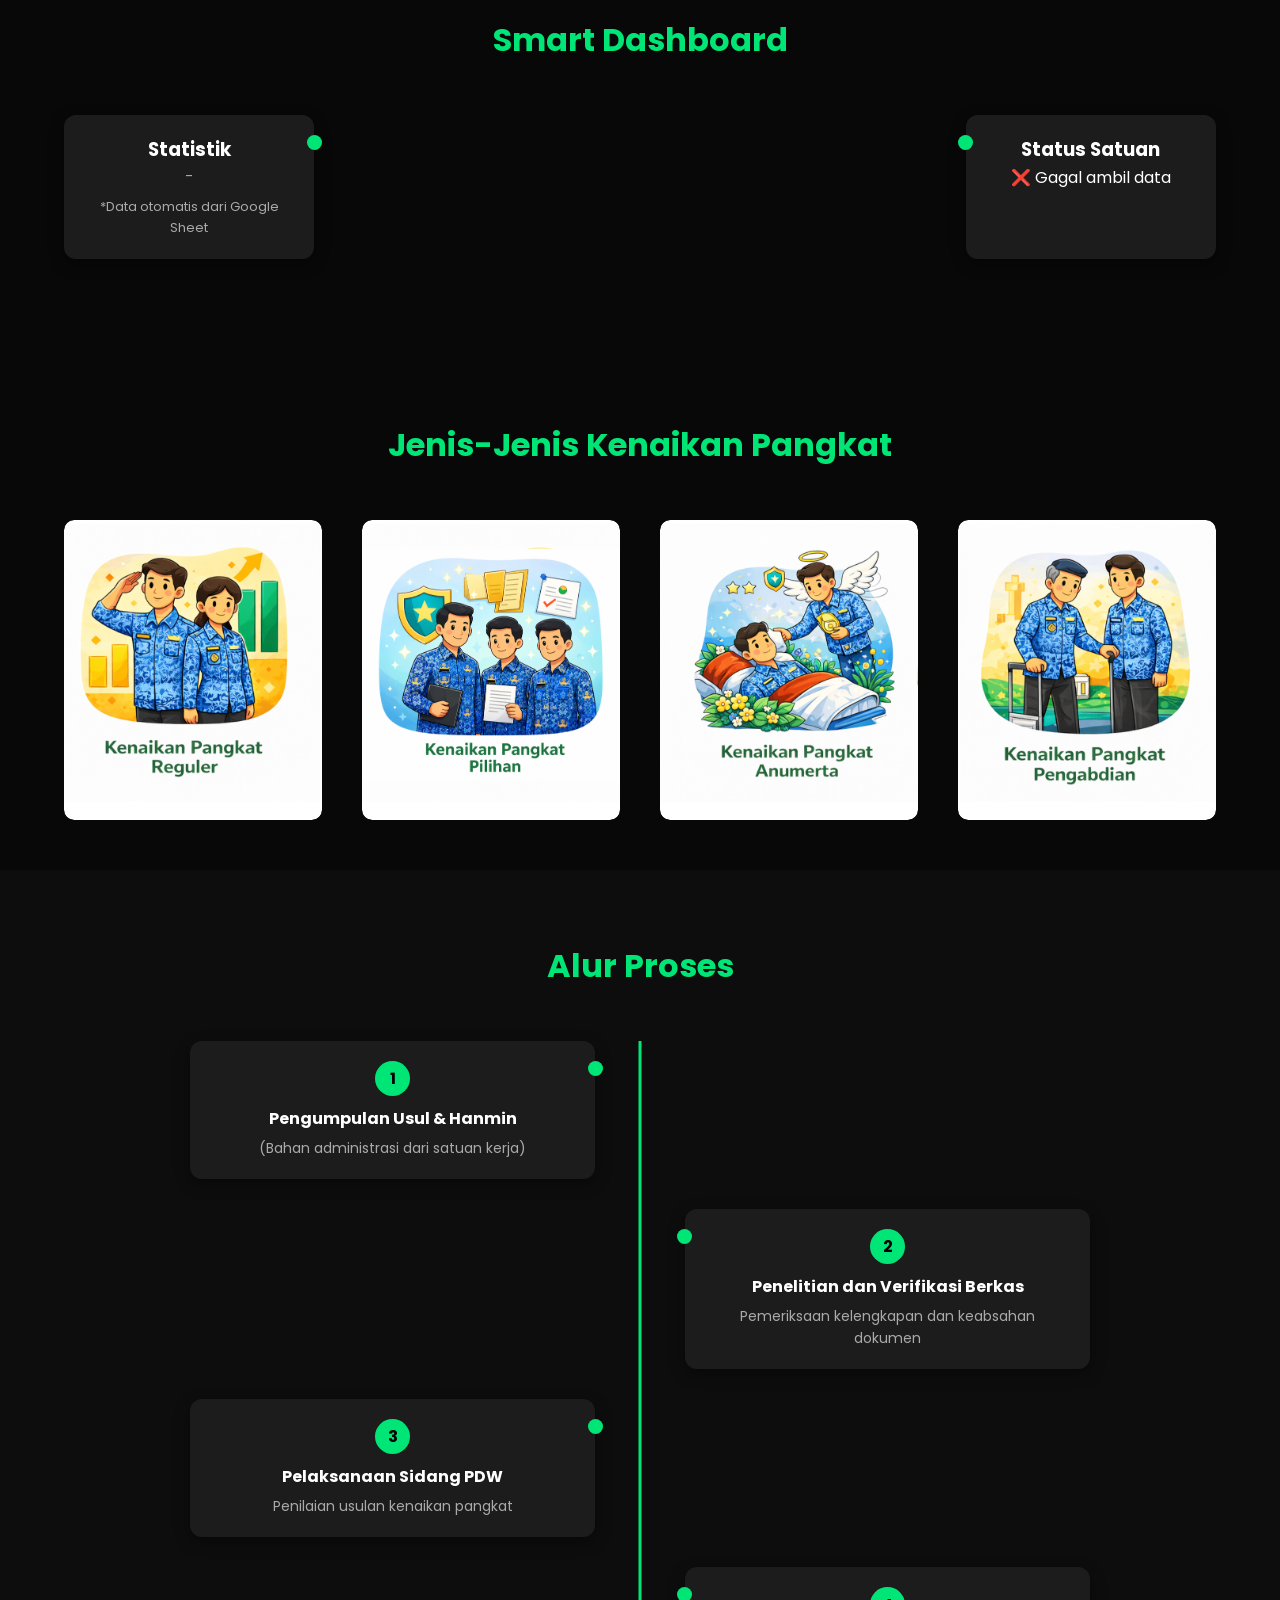
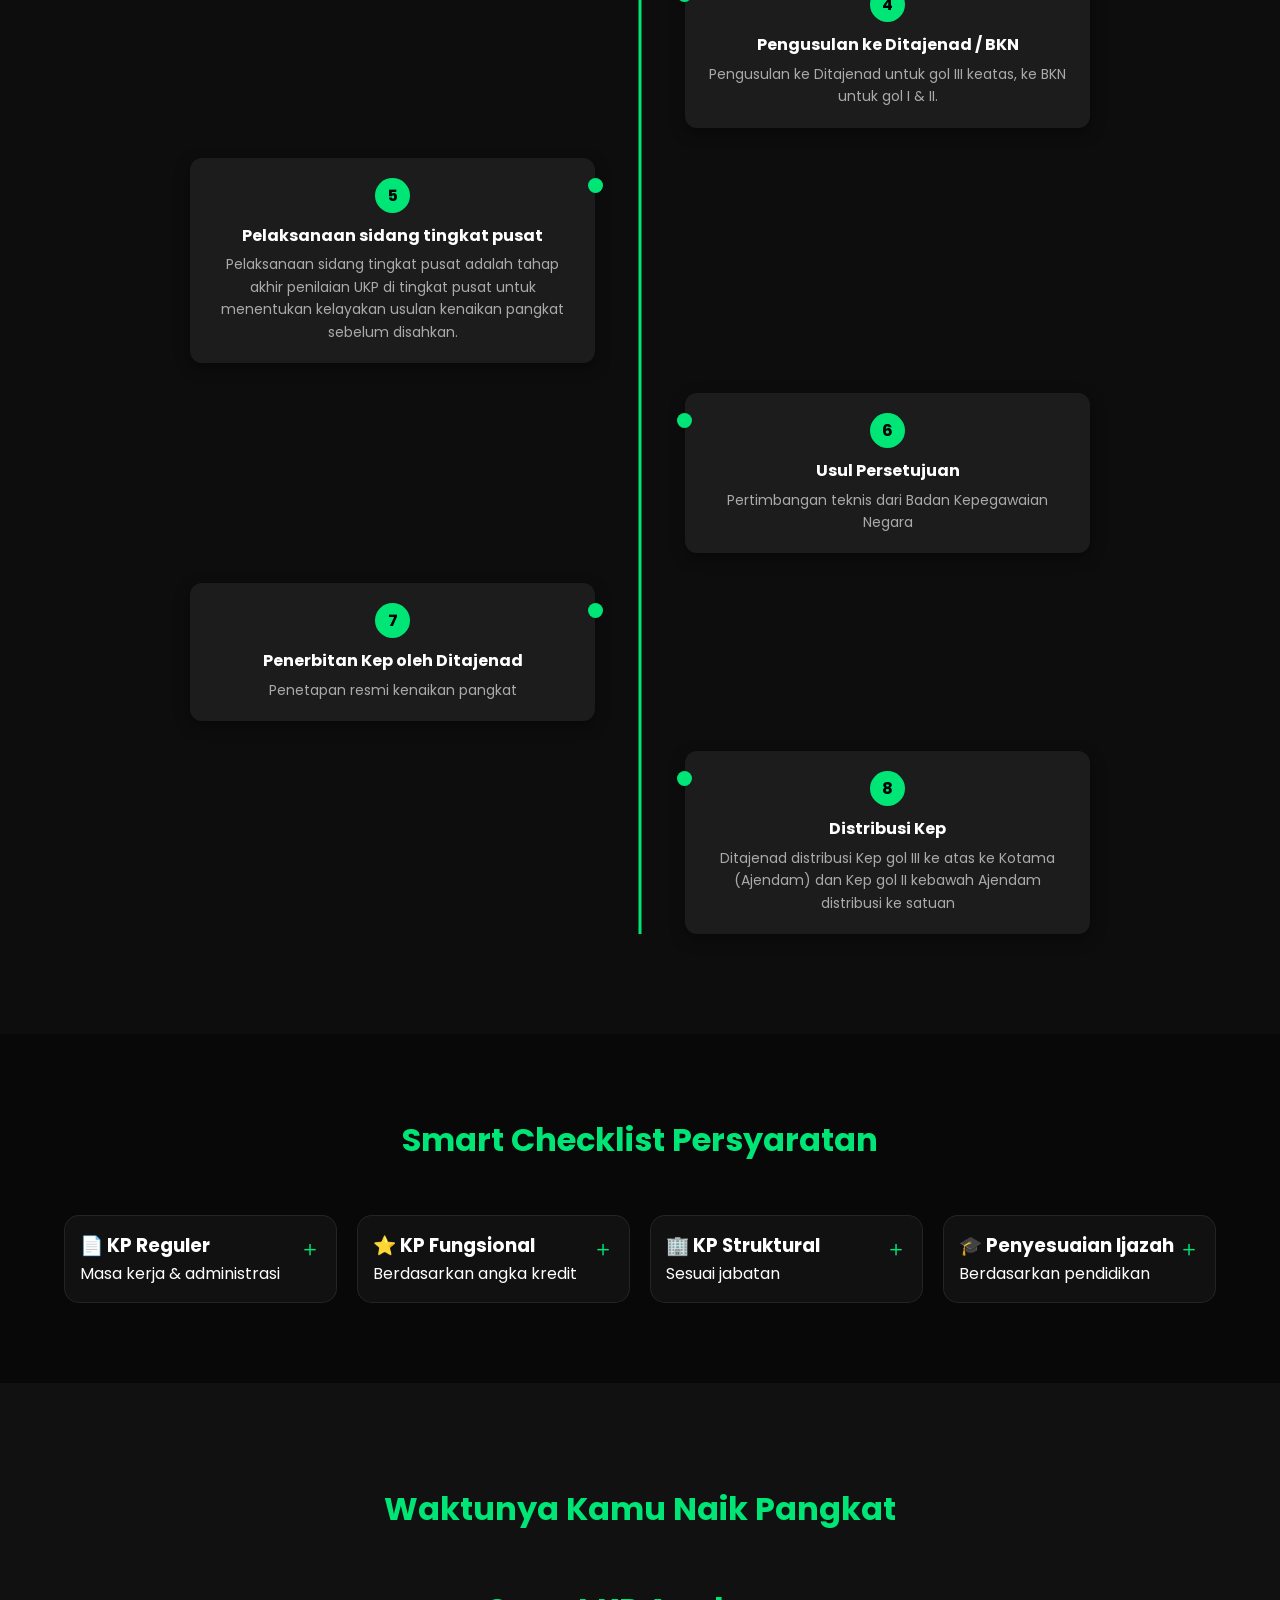
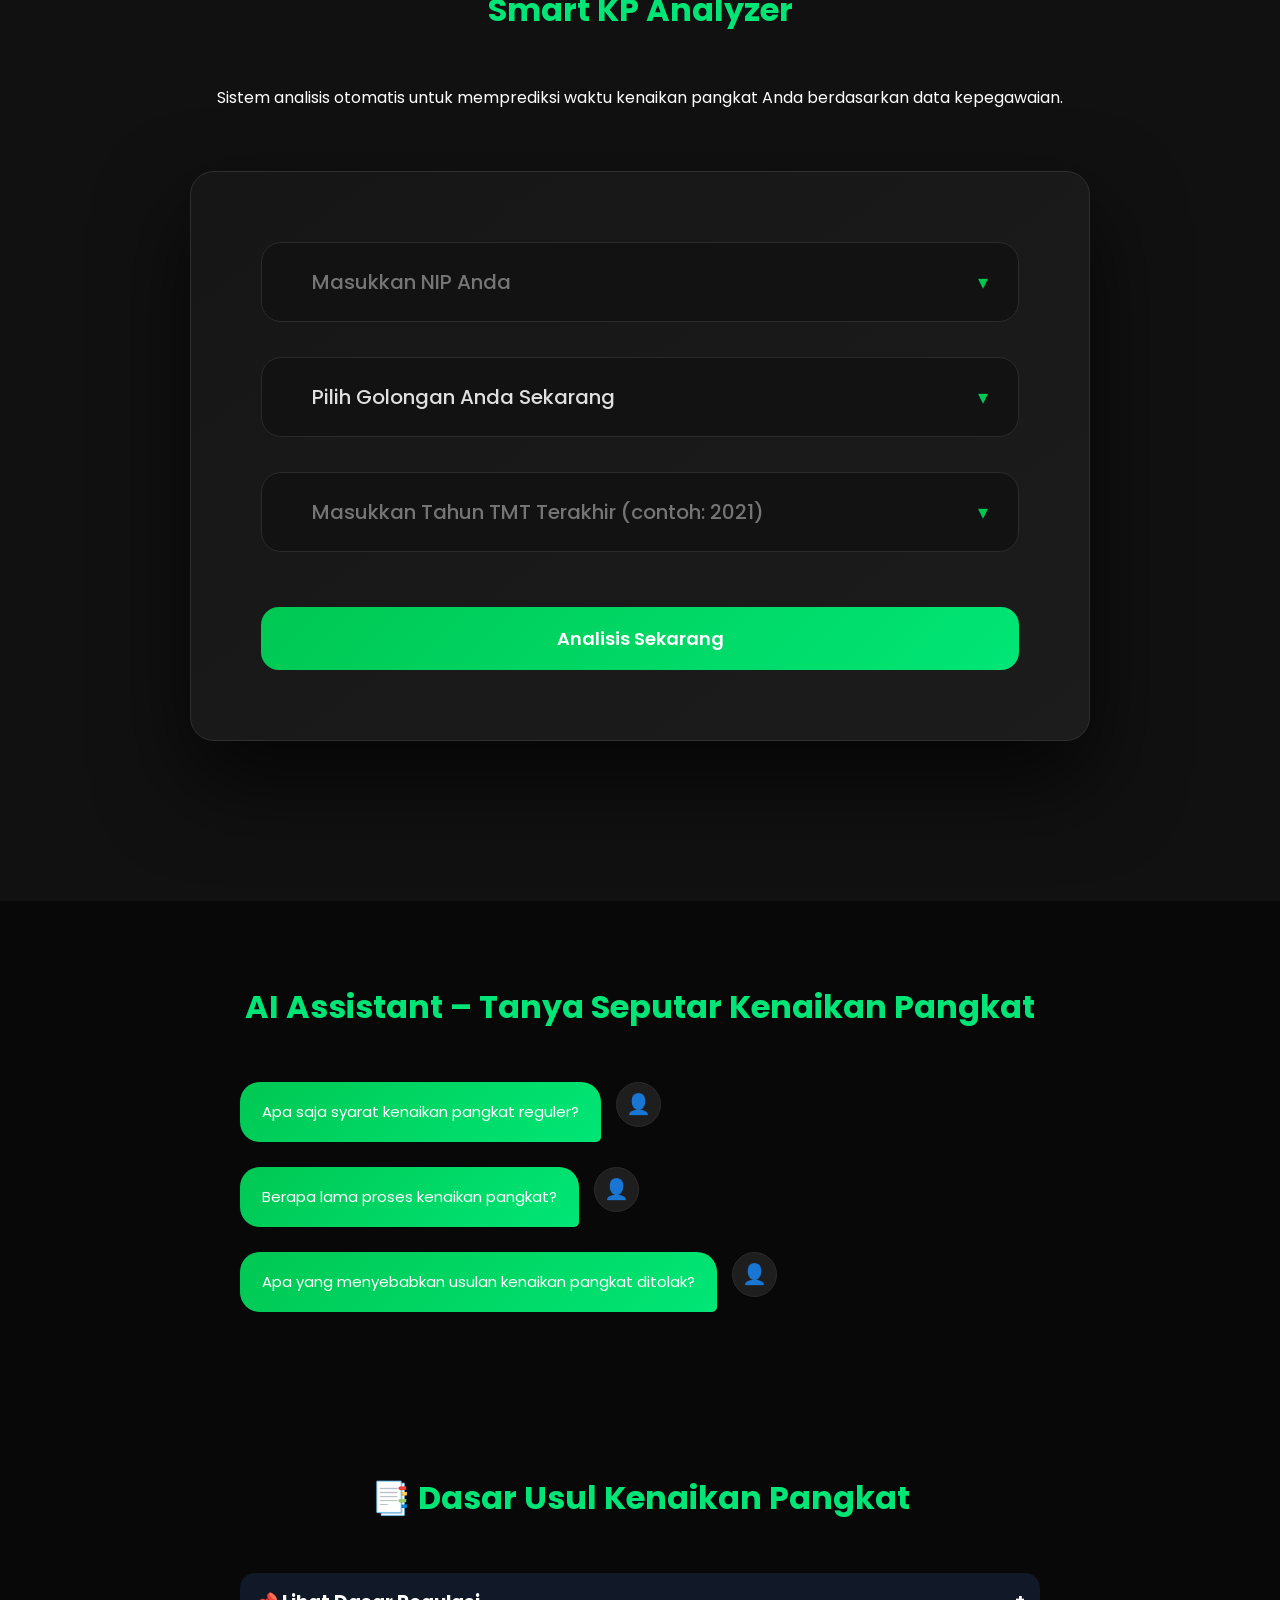
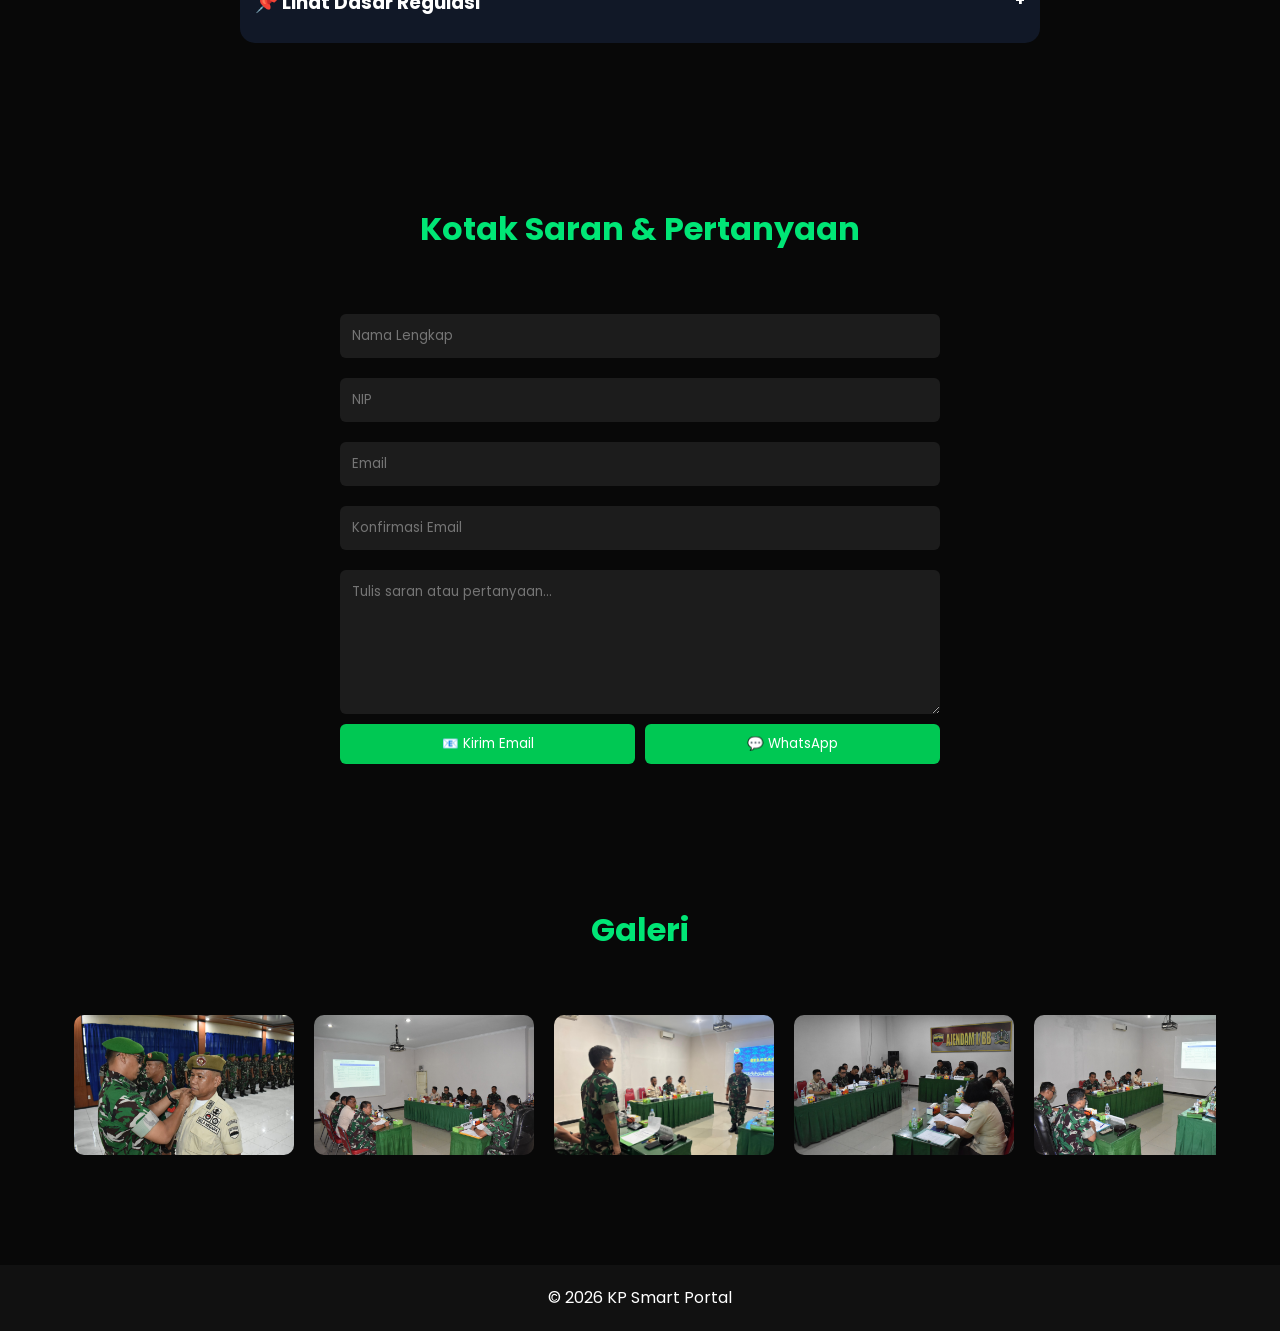
==== commit f8f5ad7c: "add add" ====
--- a/index.html
+++ b/index.html
@@ -21,71 +21,41 @@
 <section id="home">
 <div class="container">
 
-<nav>
-  <div class="hero-images">
-    <img src="images/logo.png" alt="Logo" class="hero-img-logo">
-    
-</div>
-    <h1 class="logo">KP <span>Smart Portal</span></h1>
-   
-    <!-- <ul id="sidemenu">
-        <li><a href="#home">Home</a></li>
-        <li><a href="#dashboard">Dashboard</a></li>
-        <li><a href="#alur">Alur</a></li>
-        <li><a href="#checklist">Checklist</a></li>
-        <li><a href="#faq">FAQ</a></li>
-        <li><a href="#contact">Saran</a></li>
-        <i class="fas fa-times" onclick="closemenu()"></i>
-    </ul> -->
-
-    <!-- <i class="fas fa-bars" onclick="openmenu()"></i> -->
-</nav>
-
-<div class="hero-content">
-
-    <div class="hero-text">
-      <div class="hero-images">
-    <!-- <img src="images/logo.png" alt="Logo" class="hero-img"> -->
-    <img src="images/kaajen.png" alt="Ajendam" class="hero-img-kaajen">
-</div>
-        <div>UKP PNS Kodam I/BB - KP Smart Portal</div>
-      
-
-
-
-        <h1>
-            Selamat Datang di <br>
-            <span>KP Smart Portal</span>
-        </h1>
-
-        <p class="hero-desc">
-            Platform digital terpadu untuk optimalisasi monitoring dan
-            penyebaran informasi kenaikan pangkat PNS secara transparan,
-            terstandar, dan tepat waktu.
-        </p>
-
-        <!-- <div id="countdown" class="countdown"></div>
-        <div id="warning" class="warning"></div>
-
-        <a href="#dashboard" class="btn-primary">Lihat Dashboard</a> -->
-    </div>
-
-   <div class="hero-box">
-    
-    <h3>Periode KP</h3>
-
-    <!-- <p class="status-open">2 PERIODE DALAM SETAHUN</p> -->
-
-    <hr>
-
-    <p>Semester 1</p>
-    <strong>Januari - Juni</strong>
-
-    <p style="margin-top:10px;">Semester 2</p>
-    <strong>Juli - Desember</strong>
-</div>
-
-</div>
+    <!-- NAVBAR -->
+    <nav>
+        <div class="hero-images">
+            <img src="images/logo.png" alt="Logo" class="hero-img-logo">
+        </div>
+
+        <h1 class="logo">KP <span>Smart Portal</span></h1>
+    </nav>
+
+    <!-- HERO -->
+    <div class="hero-content">
+
+        <!-- GAMBAR -->
+        <div class="hero-image">
+            <img src="images/kaajen.png" alt="Ajendam">
+        </div>
+
+        <!-- TEKS -->
+        <div class="hero-text">
+            <div class="sub-title">Sistem Informasi Digital</div>
+
+            <h1>
+                Selamat Datang di <br>
+                <span>KP Smart Portal</span>
+            </h1>
+
+            <p class="hero-desc">
+                Platform digital terpadu untuk optimalisasi monitoring dan
+                penyebaran informasi kenaikan pangkat PNS secara transparan,
+                terstandar, dan tepat waktu.
+            </p>
+        </div>
+
+    </div>
+
 </div>
 </section>
 <!-- ================= DASHBOARD ================= -->
